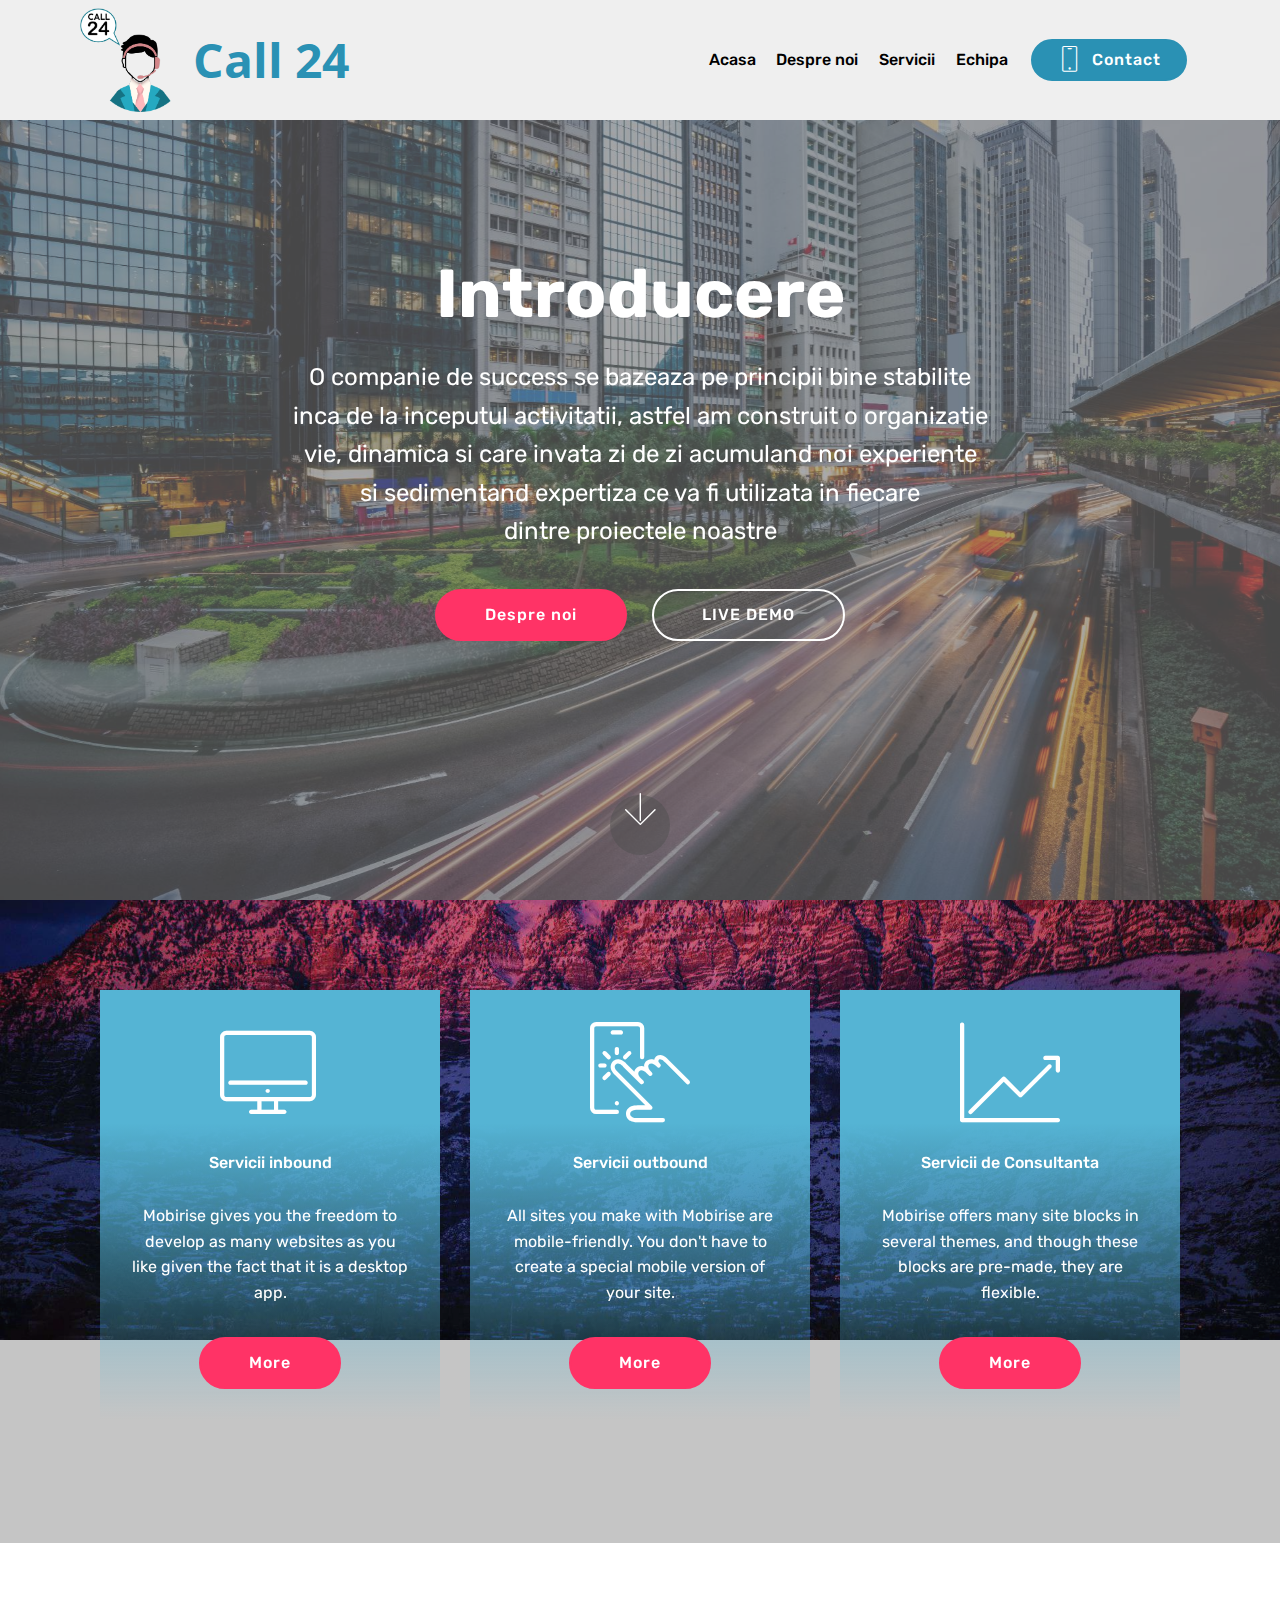
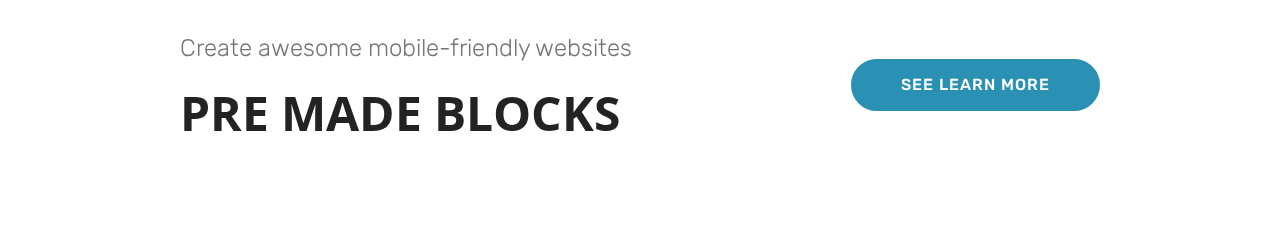
==== index.html @ bb1910de "create github pages" ====
<!DOCTYPE html>
<html>
<head>
  <!-- Site made with Mobirise Website Builder v4.4.1, https://mobirise.com -->
  <meta charset="UTF-8">
  <meta http-equiv="X-UA-Compatible" content="IE=edge">
  <meta name="generator" content="Mobirise v4.4.1, mobirise.com">
  <meta name="viewport" content="width=device-width, initial-scale=1">
  <link rel="shortcut icon" href="assets/images/logo-2-1500x1500.png" type="image/x-icon">
  <meta name="description" content="">
  <title>Home</title>
  <link rel="stylesheet" href="assets/web/assets/mobirise-icons/mobirise-icons.css">
  <link rel="stylesheet" href="assets/tether/tether.min.css">
  <link rel="stylesheet" href="assets/bootstrap/css/bootstrap.min.css">
  <link rel="stylesheet" href="assets/bootstrap/css/bootstrap-grid.min.css">
  <link rel="stylesheet" href="assets/bootstrap/css/bootstrap-reboot.min.css">
  <link rel="stylesheet" href="assets/dropdown/css/style.css">
  <link rel="stylesheet" href="assets/theme/css/style.css">
  <link rel="stylesheet" href="assets/mobirise/css/mbr-additional.css" type="text/css">
  
  
  
</head>
<body>
<section class="menu cid-qBas9Ush9Q" once="menu" id="menu2-4" data-rv-view="145">

    

    <nav class="navbar navbar-expand beta-menu navbar-dropdown align-items-center navbar-fixed-top navbar-toggleable-sm">
        <button class="navbar-toggler navbar-toggler-right" type="button" data-toggle="collapse" data-target="#navbarSupportedContent" aria-controls="navbarSupportedContent" aria-expanded="false" aria-label="Toggle navigation">
            <div class="hamburger">
                <span></span>
                <span></span>
                <span></span>
                <span></span>
            </div>
        </button>
        <div class="menu-logo">
            <div class="navbar-brand">
                <span class="navbar-logo">
                    <a href="https://mobirise.com">
                        <img src="assets/images/logo-2-1500x1500.png" alt="Mobirise" title="" media-simple="true" style="height: 6.5rem;">
                    </a>
                </span>
                <span class="navbar-caption-wrap"><a class="navbar-caption text-primary display-2" href="https://mobirise.com">Call 24</a></span>
            </div>
        </div>
        <div class="collapse navbar-collapse" id="navbarSupportedContent">
            <ul class="navbar-nav nav-dropdown" data-app-modern-menu="true"><li class="nav-item">
                    <a class="nav-link link text-black display-4" href="index.html">Acasa</a>
                </li>
                <li class="nav-item">
                    <a class="nav-link link text-black display-4" href="page1.html">Despre noi</a>
                </li><li class="nav-item"><a class="nav-link link text-black display-4" href="page3.html">Servicii</a></li><li class="nav-item"><a class="nav-link link text-black display-4" href="page2.html">Echipa</a></li></ul>
            <div class="navbar-buttons mbr-section-btn"><a class="btn btn-sm btn-primary display-4" href="page4.html">
                    <span class="btn-icon mbri-mobile mbr-iconfont mbr-iconfont-btn">
                    </span>Contact</a></div>
        </div>
    </nav>
</section>

<section class="engine"><a href="https://mobirise.co/a">free web page builder</a></section><section class="cid-qBateHZd2d mbr-fullscreen mbr-parallax-background" id="header2-6" data-rv-view="147">

    

    <div class="mbr-overlay" style="opacity: 0.6; background-color: rgb(118, 118, 118);"></div>

    <div class="container align-center">
        <div class="row justify-content-md-center">
            <div class="mbr-white col-md-10">
                <h1 class="mbr-section-title mbr-bold pb-3 mbr-fonts-style display-1">
                    Introducere</h1>
                
                <p class="mbr-text pb-3 mbr-fonts-style display-5">O companie de success se bazeaza pe principii bine stabilite
<br>inca de la inceputul activitatii, astfel am construit o organizatie
<br>vie, dinamica si care invata zi de zi acumuland noi experiente
<br>si sedimentand expertiza ce va fi utilizata in fiecare
<br>dintre proiectele noastre</p>
                <div class="mbr-section-btn"><a class="btn btn-md btn-secondary display-4" href="page1.html#features11-b">Despre noi</a>
                    <a class="btn btn-md btn-white-outline display-4" href="https://mobirise.com">LIVE DEMO</a></div>
            </div>
        </div>
    </div>
    <div class="mbr-arrow hidden-sm-down" aria-hidden="true">
        <a href="#next">
            <i class="mbri-down mbr-iconfont"></i>
        </a>
    </div>
</section>

<section class="features8 cid-qBavAEVb17 mbr-parallax-background" id="features8-c" data-rv-view="150">

    

    <div class="mbr-overlay" style="opacity: 0.2; background-color: rgb(35, 35, 35);">
    </div>

    <div class="container">
        <div class="media-container-row">

            <div class="card  col-12 col-md-6 col-lg-4">
                <div class="card-img">
                    <span class="mbri-desktop mbr-iconfont" media-simple="true"></span>
                </div>
                <div class="card-box align-center">
                    <h4 class="card-title mbr-fonts-style display-7">Servicii inbound</h4>
                    <p class="mbr-text mbr-fonts-style display-7">
                       Mobirise gives you the freedom to develop as many websites as you like given the fact that it is a desktop app.
                    </p>
                    <div class="mbr-section-btn text-center">
                        <a href="https://mobirise.com" class="btn btn-secondary display-4">
                            More
                        </a>
                    </div>
                </div>
            </div>

            <div class="card  col-12 col-md-6 col-lg-4">
                <div class="card-img">
                    <span class="mbri-touch mbr-iconfont" media-simple="true"></span>
                </div>
                <div class="card-box align-center">
                    <h4 class="card-title mbr-fonts-style display-7">Servicii outbound</h4>
                    <p class="mbr-text mbr-fonts-style display-7">
                       All sites you make with Mobirise are mobile-friendly. You don't have to create a special mobile version of your site.
                    </p>
                    <div class="mbr-section-btn text-center">
                        <a href="https://mobirise.com" class="btn btn-secondary display-4">
                            More
                        </a>
                    </div>
                </div>
            </div>

            <div class="card  col-12 col-md-6 col-lg-4">
                <div class="card-img">
                    <span class="mbr-iconfont mbri-growing-chart" media-simple="true"></span>
                </div>
                <div class="card-box align-center">
                    <h4 class="card-title mbr-fonts-style display-7">Servicii de Consultanta</h4>
                    <p class="mbr-text mbr-fonts-style display-7">
                       Mobirise offers many site blocks in several themes, and though these blocks are pre-made, they are flexible.
                    </p>
                    <div class="mbr-section-btn text-center">
                        <a href="https://mobirise.com" class="btn btn-secondary display-4">
                            More
                        </a>
                    </div>
                </div>
            </div>

            
        </div>
    </div>
</section>

<section class="mbr-section info1 cid-qBavGnkipW" id="info1-d" data-rv-view="153">

    

    
    <div class="container">
        <div class="row justify-content-center content-row">
            <div class="media-container-column title col-12 col-lg-7 col-md-6">
                <h3 class="mbr-section-subtitle align-left mbr-light pb-3 mbr-fonts-style display-5">
                    Create awesome mobile-friendly websites
                </h3>
                <h2 class="align-left mbr-bold mbr-fonts-style display-2">
                    PRE MADE BLOCKS
                </h2>
            </div>
            <div class="media-container-column col-12 col-lg-3 col-md-4">
                <div class="mbr-section-btn align-right py-4">
                    <a class="btn btn-primary display-4" href="https://mobirise.com">SEE LEARN MORE</a>
                </div>
            </div>
        </div>
    </div>
</section>


  <script src="assets/web/assets/jquery/jquery.min.js"></script>
  <script src="assets/popper/popper.min.js"></script>
  <script src="assets/tether/tether.min.js"></script>
  <script src="assets/bootstrap/js/bootstrap.min.js"></script>
  <script src="assets/smooth-scroll/smooth-scroll.js"></script>
  <script src="assets/dropdown/js/script.min.js"></script>
  <script src="assets/touch-swipe/jquery.touch-swipe.min.js"></script>
  <script src="assets/jarallax/jarallax.min.js"></script>
  <script src="assets/theme/js/script.js"></script>
  
  
</body>
</html>
---- assets/web/assets/mobirise-icons/mobirise-icons.css ----
@font-face {
  font-family: 'MobiriseIcons';
  src:  url('mobirise-icons.eot?spat4u');
  src:  url('mobirise-icons.eot?spat4u#iefix') format('embedded-opentype'),
    url('mobirise-icons.ttf?spat4u') format('truetype'),
    url('mobirise-icons.woff?spat4u') format('woff'),
    url('mobirise-icons.svg?spat4u#MobiriseIcons') format('svg');
  font-weight: normal;
  font-style: normal;
}

[class^="mbri-"], [class*=" mbri-"] {
  /* use !important to prevent issues with browser extensions that change fonts */
  font-family: MobiriseIcons !important;
  speak: none;
  font-style: normal;
  font-weight: normal;
  font-variant: normal;
  text-transform: none;
  line-height: 1;

  /* Better Font Rendering =========== */
  -webkit-font-smoothing: antialiased;
  -moz-osx-font-smoothing: grayscale;
}

.mbri-add-submenu:before {
  content: "\e900";
}
.mbri-alert:before {
  content: "\e901";
}
.mbri-align-center:before {
  content: "\e902";
}
.mbri-align-justify:before {
  content: "\e903";
}
.mbri-align-left:before {
  content: "\e904";
}
.mbri-align-right:before {
  content: "\e905";
}
.mbri-android:before {
  content: "\e906";
}
.mbri-apple:before {
  content: "\e907";
}
.mbri-arrow-down:before {
  content: "\e908";
}
.mbri-arrow-next:before {
  content: "\e909";
}
.mbri-arrow-prev:before {
  content: "\e90a";
}
.mbri-arrow-up:before {
  content: "\e90b";
}
.mbri-bold:before {
  content: "\e90c";
}
.mbri-bookmark:before {
  content: "\e90d";
}
.mbri-bootstrap:before {
  content: "\e90e";
}
.mbri-briefcase:before {
  content: "\e90f";
}
.mbri-browse:before {
  content: "\e910";
}
.mbri-bulleted-list:before {
  content: "\e911";
}
.mbri-calendar:before {
  content: "\e912";
}
.mbri-camera:before {
  content: "\e913";
}
.mbri-cart-add:before {
  content: "\e914";
}
.mbri-cart-full:before {
  content: "\e915";
}
.mbri-cash:before {
  content: "\e916";
}
.mbri-change-style:before {
  content: "\e917";
}
.mbri-chat:before {
  content: "\e918";
}
.mbri-clock:before {
  content: "\e919";
}
.mbri-close:before {
  content: "\e91a";
}
.mbri-cloud:before {
  content: "\e91b";
}
.mbri-code:before {
  content: "\e91c";
}
.mbri-contact-form:before {
  content: "\e91d";
}
.mbri-credit-card:before {
  content: "\e91e";
}
.mbri-cursor-click:before {
  content: "\e91f";
}
.mbri-cust-feedback:before {
  content: "\e920";
}
.mbri-database:before {
  content: "\e921";
}
.mbri-delivery:before {
  content: "\e922";
}
.mbri-desktop:before {
  content: "\e923";
}
.mbri-devices:before {
  content: "\e924";
}
.mbri-down:before {
  content: "\e925";
}
.mbri-download:before {
  content: "\e989";
}
.mbri-drag-n-drop:before {
  content: "\e927";
}
.mbri-drag-n-drop2:before {
  content: "\e928";
}
.mbri-edit:before {
  content: "\e929";
}
.mbri-edit2:before {
  content: "\e92a";
}
.mbri-error:before {
  content: "\e92b";
}
.mbri-extension:before {
  content: "\e92c";
}
.mbri-features:before {
  content: "\e92d";
}
.mbri-file:before {
  content: "\e92e";
}
.mbri-flag:before {
  content: "\e92f";
}
.mbri-folder:before {
  content: "\e930";
}
.mbri-gift:before {
  content: "\e931";
}
.mbri-github:before {
  content: "\e932";
}
.mbri-globe:before {
  content: "\e933";
}
.mbri-globe-2:before {
  content: "\e934";
}
.mbri-growing-chart:before {
  content: "\e935";
}
.mbri-hearth:before {
  content: "\e936";
}
.mbri-help:before {
  content: "\e937";
}
.mbri-home:before {
  content: "\e938";
}
.mbri-hot-cup:before {
  content: "\e939";
}
.mbri-idea:before {
  content: "\e93a";
}
.mbri-image-gallery:before {
  content: "\e93b";
}
.mbri-image-slider:before {
  content: "\e93c";
}
.mbri-info:before {
  content: "\e93d";
}
.mbri-italic:before {
  content: "\e93e";
}
.mbri-key:before {
  content: "\e93f";
}
.mbri-laptop:before {
  content: "\e940";
}
.mbri-layers:before {
  content: "\e941";
}
.mbri-left-right:before {
  content: "\e942";
}
.mbri-left:before {
  content: "\e943";
}
.mbri-letter:before {
  content: "\e944";
}
.mbri-like:before {
  content: "\e945";
}
.mbri-link:before {
  content: "\e946";
}
.mbri-lock:before {
  content: "\e947";
}
.mbri-login:before {
  content: "\e948";
}
.mbri-logout:before {
  content: "\e949";
}
.mbri-magic-stick:before {
  content: "\e94a";
}
.mbri-map-pin:before {
  content: "\e94b";
}
.mbri-menu:before {
  content: "\e94c";
}
.mbri-mobile:before {
  content: "\e94d";
}
.mbri-mobile2:before {
  content: "\e94e";
}
.mbri-mobirise:before {
  content: "\e94f";
}
.mbri-more-horizontal:before {
  content: "\e950";
}
.mbri-more-vertical:before {
  content: "\e951";
}
.mbri-music:before {
  content: "\e952";
}
.mbri-new-file:before {
  content: "\e953";
}
.mbri-numbered-list:before {
  content: "\e954";
}
.mbri-opened-folder:before {
  content: "\e955";
}
.mbri-pages:before {
  content: "\e956";
}
.mbri-paper-plane:before {
  content: "\e957";
}
.mbri-paperclip:before {
  content: "\e958";
}
.mbri-photo:before {
  content: "\e959";
}
.mbri-photos:before {
  content: "\e95a";
}
.mbri-pin:before {
  content: "\e95b";
}
.mbri-play:before {
  content: "\e95c";
}
.mbri-plus:before {
  content: "\e95d";
}
.mbri-preview:before {
  content: "\e95e";
}
.mbri-print:before {
  content: "\e95f";
}
.mbri-protect:before {
  content: "\e960";
}
.mbri-question:before {
  content: "\e961";
}
.mbri-quote-left:before {
  content: "\e962";
}
.mbri-quote-right:before {
  content: "\e963";
}
.mbri-refresh:before {
  content: "\e964";
}
.mbri-responsive:before {
  content: "\e965";
}
.mbri-right:before {
  content: "\e966";
}
.mbri-rocket:before {
  content: "\e967";
}
.mbri-sad-face:before {
  content: "\e968";
}
.mbri-sale:before {
  content: "\e969";
}
.mbri-save:before {
  content: "\e96a";
}
.mbri-search:before {
  content: "\e96b";
}
.mbri-setting:before {
  content: "\e96c";
}
.mbri-setting2:before {
  content: "\e96d";
}
.mbri-setting3:before {
  content: "\e96e";
}
.mbri-share:before {
  content: "\e96f";
}
.mbri-shopping-bag:before {
  content: "\e970";
}
.mbri-shopping-basket:before {
  content: "\e971";
}
.mbri-shopping-cart:before {
  content: "\e972";
}
.mbri-sites:before {
  content: "\e973";
}
.mbri-smile-face:before {
  content: "\e974";
}
.mbri-speed:before {
  content: "\e975";
}
.mbri-star:before {
  content: "\e976";
}
.mbri-success:before {
  content: "\e977";
}
.mbri-sun:before {
  content: "\e978";
}
.mbri-sun2:before {
  content: "\e979";
}
.mbri-tablet:before {
  content: "\e97a";
}
.mbri-tablet-vertical:before {
  content: "\e97b";
}
.mbri-target:before {
  content: "\e97c";
}
.mbri-timer:before {
  content: "\e97d";
}
.mbri-to-ftp:before {
  content: "\e97e";
}
.mbri-to-local-drive:before {
  content: "\e97f";
}
.mbri-touch-swipe:before {
  content: "\e980";
}
.mbri-touch:before {
  content: "\e981";
}
.mbri-trash:before {
  content: "\e982";
}
.mbri-underline:before {
  content: "\e983";
}
.mbri-unlink:before {
  content: "\e984";
}
.mbri-unlock:before {
  content: "\e985";
}
.mbri-up-down:before {
  content: "\e986";
}
.mbri-up:before {
  content: "\e987";
}
.mbri-update:before {
  content: "\e988";
}
.mbri-upload:before {
 content: "\e926"; 
}
.mbri-user:before {
  content: "\e98a";
}
.mbri-user2:before {
  content: "\e98b";
}
.mbri-users:before {
  content: "\e98c";
}
.mbri-video:before {
  content: "\e98d";
}
.mbri-video-play:before {
  content: "\e98e";
}
.mbri-watch:before {
  content: "\e98f";
}
.mbri-website-theme:before {
  content: "\e990";
}
.mbri-wifi:before {
  content: "\e991";
}
.mbri-windows:before {
  content: "\e992";
}
.mbri-zoom-out:before {
  content: "\e993";
}
.mbri-redo:before {
  content: "\e994";
}
.mbri-undo:before {
  content: "\e995";
}
---- assets/dropdown/css/style.css ----
.navbar-dropdown {
  left: 0;
  padding: 0;
  position: absolute;
  right: 0;
  top: 0;
  transition: all 0.45s ease;
  z-index: 1030;
  background: #282828; }
  .navbar-dropdown .navbar-logo {
    margin-right: 0.8rem;
    transition: margin 0.3s ease-in-out;
    vertical-align: middle; }
    .navbar-dropdown .navbar-logo img {
      height: 3.125rem;
      transition: all 0.3s ease-in-out; }
    .navbar-dropdown .navbar-logo.mbr-iconfont {
      font-size: 3.125rem;
      line-height: 3.125rem; }
  .navbar-dropdown .navbar-caption {
    font-weight: 700;
    white-space: normal;
    vertical-align: -4px;
    line-height: 3.125rem !important; }
    .navbar-dropdown .navbar-caption, .navbar-dropdown .navbar-caption:hover {
      color: inherit;
      text-decoration: none; }
  .navbar-dropdown .mbr-iconfont + .navbar-caption {
    vertical-align: -1px; }
  .navbar-dropdown.navbar-fixed-top {
    position: fixed; }
  .navbar-dropdown .navbar-brand span {
    vertical-align: -4px; }
  .navbar-dropdown.bg-color.transparent {
    background: none; }
  .navbar-dropdown.navbar-short .navbar-brand {
    padding: 0.625rem 0; }
    .navbar-dropdown.navbar-short .navbar-brand span {
      vertical-align: -1px; }
  .navbar-dropdown.navbar-short .navbar-caption {
    line-height: 2.375rem !important;
    vertical-align: -2px; }
  .navbar-dropdown.navbar-short .navbar-logo {
    margin-right: 0.5rem; }
    .navbar-dropdown.navbar-short .navbar-logo img {
      height: 2.375rem; }
    .navbar-dropdown.navbar-short .navbar-logo.mbr-iconfont {
      font-size: 2.375rem;
      line-height: 2.375rem; }
  .navbar-dropdown.navbar-short .mbr-table-cell {
    height: 3.625rem; }
  .navbar-dropdown .navbar-close {
    left: 0.6875rem;
    position: fixed;
    top: 0.75rem;
    z-index: 1000; }
  .navbar-dropdown .hamburger-icon {
    content: "";
    display: inline-block;
    vertical-align: middle;
    width: 16px;
    -webkit-box-shadow: 0 -6px 0 1px #282828,0 0 0 1px #282828,0 6px 0 1px #282828;
    -moz-box-shadow: 0 -6px 0 1px #282828,0 0 0 1px #282828,0 6px 0 1px #282828;
    box-shadow: 0 -6px 0 1px #282828,0 0 0 1px #282828,0 6px 0 1px #282828; }

.dropdown-menu .dropdown-toggle[data-toggle="dropdown-submenu"]::after {
  border-bottom: 0.35em solid transparent;
  border-left: 0.35em solid;
  border-right: 0;
  border-top: 0.35em solid transparent;
  margin-left: 0.3rem; }

.dropdown-menu .dropdown-item:focus {
  outline: 0; }

.nav-dropdown {
  font-size: 0.75rem;
  font-weight: 500;
  height: auto !important; }
  .nav-dropdown .nav-btn {
    padding-left: 1rem; }
  .nav-dropdown .link {
    margin: .667em 1.667em;
    font-weight: 500;
    padding: 0;
    transition: color .2s ease-in-out; }
    .nav-dropdown .link.dropdown-toggle {
      margin-right: 2.583em; }
      .nav-dropdown .link.dropdown-toggle::after {
        margin-left: .25rem;
        border-top: 0.35em solid;
        border-right: 0.35em solid transparent;
        border-left: 0.35em solid transparent;
        border-bottom: 0; }
      .nav-dropdown .link.dropdown-toggle[aria-expanded="true"] {
        margin: 0;
        padding: 0.667em 3.263em  0.667em 1.667em; }
  .nav-dropdown .link::after,
  .nav-dropdown .dropdown-item::after {
    color: inherit; }
  .nav-dropdown .btn {
    font-size: 0.75rem;
    font-weight: 700;
    letter-spacing: 0;
    margin-bottom: 0;
    padding-left: 1.25rem;
    padding-right: 1.25rem; }
  .nav-dropdown .dropdown-menu {
    border-radius: 0;
    border: 0;
    left: 0;
    margin: 0;
    padding-bottom: 1.25rem;
    padding-top: 1.25rem;
    position: relative; }
  .nav-dropdown .dropdown-submenu {
    margin-left: 0.125rem;
    top: 0; }
  .nav-dropdown .dropdown-item {
    font-weight: 500;
    line-height: 2;
    padding: 0.3846em 4.615em 0.3846em 1.5385em;
    position: relative;
    transition: color .2s ease-in-out, background-color .2s ease-in-out; }
    .nav-dropdown .dropdown-item::after {
      margin-top: -0.3077em;
      position: absolute;
      right: 1.1538em;
      top: 50%; }
    .nav-dropdown .dropdown-item:focus, .nav-dropdown .dropdown-item:hover {
      background: none; }

@media (max-width: 767px) {
  .nav-dropdown.navbar-toggleable-sm {
    bottom: 0;
    display: none;
    left: 0;
    overflow-x: hidden;
    position: fixed;
    top: 0;
    transform: translateX(-100%);
    -ms-transform: translateX(-100%);
    -webkit-transform: translateX(-100%);
    width: 18.75rem;
    z-index: 999; } }
.nav-dropdown.navbar-toggleable-xl {
  bottom: 0;
  display: none;
  left: 0;
  overflow-x: hidden;
  position: fixed;
  top: 0;
  transform: translateX(-100%);
  -ms-transform: translateX(-100%);
  -webkit-transform: translateX(-100%);
  width: 18.75rem;
  z-index: 999; }

.nav-dropdown-sm {
  display: block !important;
  overflow-x: hidden;
  overflow: auto;
  padding-top: 3.875rem; }
  .nav-dropdown-sm::after {
    content: "";
    display: block;
    height: 3rem;
    width: 100%; }
  .nav-dropdown-sm.collapse.in ~ .navbar-close {
    display: block !important; }
  .nav-dropdown-sm.collapsing, .nav-dropdown-sm.collapse.in {
    transform: translateX(0);
    -ms-transform: translateX(0);
    -webkit-transform: translateX(0);
    transition: all 0.25s ease-out;
    -webkit-transition: all 0.25s ease-out;
    background: #282828; }
  .nav-dropdown-sm.collapsing[aria-expanded="false"] {
    transform: translateX(-100%);
    -ms-transform: translateX(-100%);
    -webkit-transform: translateX(-100%); }
  .nav-dropdown-sm .nav-item {
    display: block;
    margin-left: 0 !important;
    padding-left: 0; }
  .nav-dropdown-sm .link,
  .nav-dropdown-sm .dropdown-item {
    border-top: 1px dotted rgba(255, 255, 255, 0.1);
    font-size: 0.8125rem;
    line-height: 1.6;
    margin: 0 !important;
    padding: 0.875rem 2.4rem 0.875rem 1.5625rem !important;
    position: relative;
    white-space: normal; }
    .nav-dropdown-sm .link:focus, .nav-dropdown-sm .link:hover,
    .nav-dropdown-sm .dropdown-item:focus,
    .nav-dropdown-sm .dropdown-item:hover {
      background: rgba(0, 0, 0, 0.2) !important;
      color: #c0a375; }
  .nav-dropdown-sm .nav-btn {
    position: relative;
    padding: 1.5625rem 1.5625rem 0 1.5625rem; }
    .nav-dropdown-sm .nav-btn::before {
      border-top: 1px dotted rgba(255, 255, 255, 0.1);
      content: "";
      left: 0;
      position: absolute;
      top: 0;
      width: 100%; }
    .nav-dropdown-sm .nav-btn + .nav-btn {
      padding-top: 0.625rem; }
      .nav-dropdown-sm .nav-btn + .nav-btn::before {
        display: none; }
  .nav-dropdown-sm .btn {
    padding: 0.625rem 0; }
  .nav-dropdown-sm .dropdown-toggle[data-toggle="dropdown-submenu"]::after {
    margin-left: .25rem;
    border-top: 0.35em solid;
    border-right: 0.35em solid transparent;
    border-left: 0.35em solid transparent;
    border-bottom: 0; }
  .nav-dropdown-sm .dropdown-toggle[data-toggle="dropdown-submenu"][aria-expanded="true"]::after {
    border-top: 0;
    border-right: 0.35em solid transparent;
    border-left: 0.35em solid transparent;
    border-bottom: 0.35em solid; }
  .nav-dropdown-sm .dropdown-menu {
    margin: 0;
    padding: 0;
    position: relative;
    top: 0;
    left: 0;
    width: 100%;
    border: 0;
    float: none;
    border-radius: 0;
    background: none; }
  .nav-dropdown-sm .dropdown-submenu {
    left: 100%;
    margin-left: 0.125rem;
    margin-top: -1.25rem;
    top: 0; }

.navbar-toggleable-sm .nav-dropdown .dropdown-menu {
  position: absolute; }

.navbar-toggleable-sm .nav-dropdown .dropdown-submenu {
  left: 100%;
  margin-left: 0.125rem;
  margin-top: -1.25rem;
  top: 0; }

.navbar-toggleable-sm.opened .nav-dropdown .dropdown-menu {
  position: relative; }

.navbar-toggleable-sm.opened .nav-dropdown .dropdown-submenu {
  left: 0;
  margin-left: 00rem;
  margin-top: 0rem;
  top: 0; }

.is-builder .nav-dropdown.collapsing {
  transition: none !important; }

/*# sourceMappingURL=style.css.map */
---- assets/theme/css/style.css ----
/*!
 * Mobirise v4 theme (https://mobirise.com/)
 * Copyright 2017 Mobirise
 */
section {
  background-color: #eeeeee; }

section,
.container,
.container-fluid {
  position: relative;
  word-wrap: break-word; }

a.mbr-iconfont:hover {
  text-decoration: none; }

.article .lead p, .article .lead ul, .article .lead ol, .article .lead pre, .article .lead blockquote {
  margin-bottom: 0; }

a {
  font-style: normal;
  font-weight: 400;
  cursor: pointer; }
  a, a:hover {
    text-decoration: none; }

figure {
  margin-bottom: 0; }

body {
  color: #232323; }

h1, h2, h3, h4, h5, h6,
.h1, .h2, .h3, .h4, .h5, .h6,
.display-1, .display-2, .display-3, .display-4 {
  line-height: 1;
  word-break: break-word;
  word-wrap: break-word; }

b, strong {
  font-weight: bold; }

blockquote {
  padding: 10px 0 10px 20px;
  position: relative;
  border-left: 2px solid;
  border-color: #ff3366; }

input:-webkit-autofill, input:-webkit-autofill:hover, input:-webkit-autofill:focus, input:-webkit-autofill:active {
  transition-delay: 9999s;
  transition-property: background-color, color; }

textarea[type="hidden"] {
  display: none; }

body {
  position: relative; }

section {
  background-position: 50% 50%;
  background-repeat: no-repeat;
  background-size: cover; }
  section .mbr-background-video,
  section .mbr-background-video-preview {
    position: absolute;
    bottom: 0;
    left: 0;
    right: 0;
    top: 0; }

.hidden {
  visibility: hidden; }

.mbr-z-index20 {
  z-index: 20; }

/*! Base colors */
.mbr-white {
  color: #ffffff; }

.mbr-black {
  color: #000000; }

.mbr-bg-white {
  background-color: #ffffff; }

.mbr-bg-black {
  background-color: #000000; }

/*! Text-aligns */
.align-left {
  text-align: left; }

.align-center {
  text-align: center; }

.align-right {
  text-align: right; }

@media (max-width: 767px) {
  .align-left, .align-center, .align-right, .mbr-section-btn, .mbr-section-title {
    text-align: center; } }
/*! Font-weight  */
.mbr-light {
  font-weight: 300; }

.mbr-regular {
  font-weight: 400; }

.mbr-semibold {
  font-weight: 500; }

.mbr-bold {
  font-weight: 700; }

/*! Media  */
.media-size-item {
  -webkit-flex: 1 1 auto;
  -moz-flex: 1 1 auto;
  -ms-flex: 1 1 auto;
  -o-flex: 1 1 auto;
  flex: 1 1 auto; }

.media-content {
  -webkit-flex-basis: 100%;
  flex-basis: 100%; }

.media-container-row {
  display: -ms-flexbox;
  display: -webkit-flex;
  display: flex;
  -webkit-flex-direction: row;
  -ms-flex-direction: row;
  flex-direction: row;
  -webkit-flex-wrap: wrap;
  -ms-flex-wrap: wrap;
  flex-wrap: wrap;
  -webkit-justify-content: center;
  -ms-flex-pack: center;
  justify-content: center;
  -webkit-align-content: center;
  -ms-flex-line-pack: center;
  align-content: center;
  -webkit-align-items: start;
  -ms-flex-align: start;
  align-items: start; }
  .media-container-row .media-size-item {
    width: 400px; }

.media-container-column {
  display: -ms-flexbox;
  display: -webkit-flex;
  display: flex;
  -webkit-flex-direction: column;
  -ms-flex-direction: column;
  flex-direction: column;
  -webkit-flex-wrap: wrap;
  -ms-flex-wrap: wrap;
  flex-wrap: wrap;
  -webkit-justify-content: center;
  -ms-flex-pack: center;
  justify-content: center;
  -webkit-align-content: center;
  -ms-flex-line-pack: center;
  align-content: center;
  -webkit-align-items: stretch;
  -ms-flex-align: stretch;
  align-items: stretch; }
  .media-container-column > * {
    width: 100%; }

@media (min-width: 992px) {
  .media-container-row {
    -webkit-flex-wrap: nowrap;
    -ms-flex-wrap: nowrap;
    flex-wrap: nowrap; } }
figure {
  overflow: hidden; }

figure[mbr-media-size] {
  transition: width 0.1s; }

.mbr-figure img, .mbr-figure iframe {
  display: block;
  width: 100%; }

.card {
  background-color: transparent;
  border: none; }

.card-img {
  text-align: center;
  flex-shrink: 0; }

.media {
  max-width: 100%;
  margin: 0 auto; }

.mbr-figure {
  -ms-flex-item-align: center;
  -ms-grid-row-align: center;
  -webkit-align-self: center;
  align-self: center; }

.media-container > div {
  max-width: 100%; }

.mbr-figure img, .card-img img {
  width: 100%; }

@media (max-width: 991px) {
  .media-size-item {
    width: auto !important; }

  .media {
    width: auto; }

  .mbr-figure {
    width: 100% !important; } }
/*! Buttons */
.mbr-section-btn {
  margin-left: -.25rem;
  margin-right: -.25rem;
  font-size: 0; }

nav .mbr-section-btn {
  margin-left: 0rem;
  margin-right: 0rem; }

/*! Btn icon margin */
.btn .mbr-iconfont, .btn.btn-sm .mbr-iconfont {
  cursor: pointer;
  margin-right: 0.5rem; }

.btn.btn-md .mbr-iconfont, .btn.btn-md .mbr-iconfont {
  margin-right: 0.8rem; }

.mbr-regular {
  font-weight: 400; }

.mbr-semibold {
  font-weight: 500; }

.mbr-bold {
  font-weight: 700; }

[type="submit"] {
  -webkit-appearance: none; }

/*! Full-screen */
.mbr-fullscreen .mbr-overlay {
  min-height: 100vh; }

.mbr-fullscreen {
  display: flex;
  display: -webkit-flex;
  display: -moz-flex;
  display: -ms-flex;
  display: -o-flex;
  align-items: center;
  -webkit-align-items: center;
  min-height: 100vh;
  padding-top: 3rem;
  padding-bottom: 3rem; }

/*! Map */
.map {
  height: 25rem;
  position: relative; }
  .map iframe {
    width: 100%;
    height: 100%; }

/* Form */
.form-asterisk {
  font-family: initial;
  position: absolute;
  top: -2px;
  font-weight: normal; }

/*! Scroll to top arrow */
.mbr-arrow-up {
  bottom: 25px;
  right: 90px;
  position: fixed;
  text-align: right;
  z-index: 5000;
  color: #ffffff;
  font-size: 32px;
  transform: rotate(180deg);
  -webkit-transform: rotate(180deg); }

.mbr-arrow-up a {
  background: rgba(0, 0, 0, 0.2);
  border-radius: 3px;
  color: #fff;
  display: inline-block;
  height: 60px;
  width: 60px;
  outline-style: none !important;
  position: relative;
  text-decoration: none;
  transition: all .3s ease-in-out;
  cursor: pointer;
  text-align: center; }
  .mbr-arrow-up a:hover {
    background-color: rgba(0, 0, 0, 0.4); }
  .mbr-arrow-up a i {
    line-height: 60px; }

.mbr-arrow-up-icon {
  display: block;
  color: #fff; }

.mbr-arrow-up-icon::before {
  content: "\203a";
  display: inline-block;
  font-family: serif;
  font-size: 32px;
  line-height: 1;
  font-style: normal;
  position: relative;
  top: 6px;
  left: -4px;
  -webkit-transform: rotate(-90deg);
  transform: rotate(-90deg); }

/*! Arrow Down */
.mbr-arrow {
  position: absolute;
  bottom: 45px;
  left: 50%;
  width: 60px;
  height: 60px;
  cursor: pointer;
  background-color: rgba(80, 80, 80, 0.5);
  border-radius: 50%;
  -webkit-transform: translateX(-50%);
  transform: translateX(-50%); }
  .mbr-arrow > a {
    display: inline-block;
    text-decoration: none;
    outline-style: none;
    -webkit-animation: arrowdown 1.7s ease-in-out infinite;
    animation: arrowdown 1.7s ease-in-out infinite; }
    .mbr-arrow > a > i {
      position: absolute;
      top: -2px;
      left: 15px;
      font-size: 2rem; }

@keyframes arrowdown {
  0% {
    transform: translateY(0px);
    -webkit-transform: translateY(0px); }
  50% {
    transform: translateY(-5px);
    -webkit-transform: translateY(-5px); }
  100% {
    transform: translateY(0px);
    -webkit-transform: translateY(0px); } }
@-webkit-keyframes arrowdown {
  0% {
    transform: translateY(0px);
    -webkit-transform: translateY(0px); }
  50% {
    transform: translateY(-5px);
    -webkit-transform: translateY(-5px); }
  100% {
    transform: translateY(0px);
    -webkit-transform: translateY(0px); } }
@media (max-width: 500px) {
  .mbr-arrow-up {
    left: 50%;
    right: auto;
    transform: translateX(-50%) rotate(180deg);
    -webkit-transform: translateX(-50%) rotate(180deg); } }
/*Gradients animation*/
@keyframes gradient-animation {
  from {
    background-position: 0% 100%;
    animation-timing-function: ease-in-out; }
  to {
    background-position: 100% 0%;
    animation-timing-function: ease-in-out; } }
@-webkit-keyframes gradient-animation {
  from {
    background-position: 0% 100%;
    animation-timing-function: ease-in-out; }
  to {
    background-position: 100% 0%;
    animation-timing-function: ease-in-out; } }
.bg-gradient {
  background-size: 200% 200%;
  animation: gradient-animation 5s infinite alternate;
  -webkit-animation: gradient-animation 5s infinite alternate; }

.menu .navbar-brand {
  display: -webkit-flex; }
  .menu .navbar-brand span {
    display: flex;
    display: -webkit-flex; }
  .menu .navbar-brand .navbar-caption-wrap {
    display: -webkit-flex; }
  .menu .navbar-brand .navbar-logo img {
    display: -webkit-flex; }
@media (min-width: 768px) and (max-width: 991px) {
  .menu .navbar-toggleable-sm .navbar-nav {
    display: -webkit-box;
    display: -webkit-flex;
    display: -ms-flexbox; } }
@media (min-width: 992px) {
  .menu .navbar-nav.nav-dropdown {
    display: -webkit-flex; }
  .menu .navbar-toggleable-sm .navbar-collapse {
    display: -webkit-flex !important; } }

/*# sourceMappingURL=style.css.map */
.engine {
	position: absolute;
	text-indent: -2400px;
	text-align: center;
	padding: 0;
	top: 0;
	left: -2400px;
}
---- assets/mobirise/css/mbr-additional.css ----
@import url(https://fonts.googleapis.com/css?family=Rubik:300,300i,400,400i,500,500i,700,700i,900,900i);
@import url(https://fonts.googleapis.com/css?family=Open+Sans:300,300i,400,400i,600,600i,700,700i,800,800i);





body {
  font-style: normal;
  line-height: 1.5;
}
.mbr-section-title {
  font-style: normal;
  line-height: 1.2;
}
.mbr-section-subtitle {
  line-height: 1.3;
}
.mbr-text {
  font-style: normal;
  line-height: 1.6;
}
.display-1 {
  font-family: 'Rubik', sans-serif;
  font-size: 4.25rem;
}
.display-1 > .mbr-iconfont {
  font-size: 6.8rem;
}
.display-2 {
  font-family: 'Open Sans', sans-serif;
  font-size: 3rem;
}
.display-2 > .mbr-iconfont {
  font-size: 4.8rem;
}
.display-4 {
  font-family: 'Rubik', sans-serif;
  font-size: 1rem;
}
.display-4 > .mbr-iconfont {
  font-size: 1.6rem;
}
.display-5 {
  font-family: 'Rubik', sans-serif;
  font-size: 1.5rem;
}
.display-5 > .mbr-iconfont {
  font-size: 2.4rem;
}
.display-7 {
  font-family: 'Rubik', sans-serif;
  font-size: 1rem;
}
.display-7 > .mbr-iconfont {
  font-size: 1.6rem;
}
/* ---- Fluid typography for mobile devices ---- */
/* 1.4 - font scale ratio ( bootstrap == 1.42857 ) */
/* 100vw - current viewport width */
/* (48 - 20)  48 == 48rem == 768px, 20 == 20rem == 320px(minimal supported viewport) */
/* 0.65 - min scale variable, may vary */
@media (max-width: 768px) {
  .display-1 {
    font-size: 3.4rem;
    font-size: calc( 2.1374999999999997rem + (4.25 - 2.1374999999999997) * ((100vw - 20rem) / (48 - 20)));
    line-height: calc( 1.4 * (2.1374999999999997rem + (4.25 - 2.1374999999999997) * ((100vw - 20rem) / (48 - 20))));
  }
  .display-2 {
    font-size: 2.4rem;
    font-size: calc( 1.7rem + (3 - 1.7) * ((100vw - 20rem) / (48 - 20)));
    line-height: calc( 1.4 * (1.7rem + (3 - 1.7) * ((100vw - 20rem) / (48 - 20))));
  }
  .display-4 {
    font-size: 0.8rem;
    font-size: calc( 1rem + (1 - 1) * ((100vw - 20rem) / (48 - 20)));
    line-height: calc( 1.4 * (1rem + (1 - 1) * ((100vw - 20rem) / (48 - 20))));
  }
  .display-5 {
    font-size: 1.2rem;
    font-size: calc( 1.175rem + (1.5 - 1.175) * ((100vw - 20rem) / (48 - 20)));
    line-height: calc( 1.4 * (1.175rem + (1.5 - 1.175) * ((100vw - 20rem) / (48 - 20))));
  }
}
/* Buttons */
.btn {
  font-weight: 500;
  border-width: 2px;
  font-style: normal;
  letter-spacing: 1px;
  margin: .4rem .8rem;
  white-space: normal;
  -webkit-transition: all 0.3s ease-in-out;
  -moz-transition: all 0.3s ease-in-out;
  transition: all 0.3s ease-in-out;
  padding: 1rem 3rem;
  border-radius: 3px;
  display: inline-flex;
  align-items: center;
  justify-content: center;
  word-break: break-word;
}
.btn-sm {
  font-weight: 500;
  letter-spacing: 1px;
  -webkit-transition: all 0.3s ease-in-out;
  -moz-transition: all 0.3s ease-in-out;
  transition: all 0.3s ease-in-out;
  padding: 0.6rem 1.5rem;
  border-radius: 3px;
}
.btn-md {
  font-weight: 500;
  letter-spacing: 1px;
  margin: .4rem .8rem !important;
  -webkit-transition: all 0.3s ease-in-out;
  -moz-transition: all 0.3s ease-in-out;
  transition: all 0.3s ease-in-out;
  padding: 1rem 3rem;
  border-radius: 3px;
}
.btn-lg {
  font-weight: 500;
  letter-spacing: 1px;
  margin: .4rem .8rem !important;
  -webkit-transition: all 0.3s ease-in-out;
  -moz-transition: all 0.3s ease-in-out;
  transition: all 0.3s ease-in-out;
  padding: 1.2rem 3.2rem;
  border-radius: 3px;
}
.bg-primary {
  background-color: #2a91b4 !important;
}
.bg-success {
  background-color: #f7ed4a !important;
}
.bg-info {
  background-color: #82786e !important;
}
.bg-warning {
  background-color: #879a9f !important;
}
.bg-danger {
  background-color: #b1a374 !important;
}
.btn-primary,
.btn-primary:active {
  background-color: #2a91b4;
  border-color: #2a91b4;
  color: #ffffff;
}
.btn-primary:hover,
.btn-primary:focus,
.btn-primary.focus,
.btn-primary.active {
  color: #ffffff;
  background-color: #1c5f76;
  border-color: #1c5f76;
}
.btn-primary.disabled,
.btn-primary:disabled {
  color: #ffffff !important;
  background-color: #1c5f76 !important;
  border-color: #1c5f76 !important;
}
.btn-secondary,
.btn-secondary:active {
  background-color: #ff3366;
  border-color: #ff3366;
  color: #ffffff;
}
.btn-secondary:hover,
.btn-secondary:focus,
.btn-secondary.focus,
.btn-secondary.active {
  color: #ffffff;
  background-color: #e50039;
  border-color: #e50039;
}
.btn-secondary.disabled,
.btn-secondary:disabled {
  color: #ffffff !important;
  background-color: #e50039 !important;
  border-color: #e50039 !important;
}
.btn-info,
.btn-info:active {
  background-color: #82786e;
  border-color: #82786e;
  color: #ffffff;
}
.btn-info:hover,
.btn-info:focus,
.btn-info.focus,
.btn-info.active {
  color: #ffffff;
  background-color: #59524b;
  border-color: #59524b;
}
.btn-info.disabled,
.btn-info:disabled {
  color: #ffffff !important;
  background-color: #59524b !important;
  border-color: #59524b !important;
}
.btn-success,
.btn-success:active {
  background-color: #f7ed4a;
  border-color: #f7ed4a;
  color: #ffffff;
}
.btn-success:hover,
.btn-success:focus,
.btn-success.focus,
.btn-success.active {
  color: #ffffff;
  background-color: #eadd0a;
  border-color: #eadd0a;
}
.btn-success.disabled,
.btn-success:disabled {
  color: #ffffff !important;
  background-color: #eadd0a !important;
  border-color: #eadd0a !important;
}
.btn-warning,
.btn-warning:active {
  background-color: #879a9f;
  border-color: #879a9f;
  color: #ffffff;
}
.btn-warning:hover,
.btn-warning:focus,
.btn-warning.focus,
.btn-warning.active {
  color: #ffffff;
  background-color: #617479;
  border-color: #617479;
}
.btn-warning.disabled,
.btn-warning:disabled {
  color: #ffffff !important;
  background-color: #617479 !important;
  border-color: #617479 !important;
}
.btn-danger,
.btn-danger:active {
  background-color: #b1a374;
  border-color: #b1a374;
  color: #ffffff;
}
.btn-danger:hover,
.btn-danger:focus,
.btn-danger.focus,
.btn-danger.active {
  color: #ffffff;
  background-color: #8b7d4e;
  border-color: #8b7d4e;
}
.btn-danger.disabled,
.btn-danger:disabled {
  color: #ffffff !important;
  background-color: #8b7d4e !important;
  border-color: #8b7d4e !important;
}
.btn-white {
  color: #333333 !important;
}
.btn-white,
.btn-white:active {
  background-color: #ffffff;
  border-color: #ffffff;
  color: #ffffff;
}
.btn-white:hover,
.btn-white:focus,
.btn-white.focus,
.btn-white.active {
  color: #ffffff;
  background-color: #d4d4d4;
  border-color: #d4d4d4;
}
.btn-white.disabled,
.btn-white:disabled {
  color: #ffffff !important;
  background-color: #d4d4d4 !important;
  border-color: #d4d4d4 !important;
}
.btn-black,
.btn-black:active {
  background-color: #333333;
  border-color: #333333;
  color: #ffffff;
}
.btn-black:hover,
.btn-black:focus,
.btn-black.focus,
.btn-black.active {
  color: #ffffff;
  background-color: #0d0d0d;
  border-color: #0d0d0d;
}
.btn-black.disabled,
.btn-black:disabled {
  color: #ffffff !important;
  background-color: #0d0d0d !important;
  border-color: #0d0d0d !important;
}
.btn-primary-outline,
.btn-primary-outline:active {
  background: none;
  border-color: #174e61;
  color: #174e61;
}
.btn-primary-outline:hover,
.btn-primary-outline:focus,
.btn-primary-outline.focus,
.btn-primary-outline.active {
  color: #ffffff;
  background-color: #2a91b4;
  border-color: #2a91b4;
}
.btn-primary-outline.disabled,
.btn-primary-outline:disabled {
  color: #ffffff !important;
  background-color: #2a91b4 !important;
  border-color: #2a91b4 !important;
}
.btn-secondary-outline,
.btn-secondary-outline:active {
  background: none;
  border-color: #cc0033;
  color: #cc0033;
}
.btn-secondary-outline:hover,
.btn-secondary-outline:focus,
.btn-secondary-outline.focus,
.btn-secondary-outline.active {
  color: #ffffff;
  background-color: #ff3366;
  border-color: #ff3366;
}
.btn-secondary-outline.disabled,
.btn-secondary-outline:disabled {
  color: #ffffff !important;
  background-color: #ff3366 !important;
  border-color: #ff3366 !important;
}
.btn-info-outline,
.btn-info-outline:active {
  background: none;
  border-color: #4b453f;
  color: #4b453f;
}
.btn-info-outline:hover,
.btn-info-outline:focus,
.btn-info-outline.focus,
.btn-info-outline.active {
  color: #ffffff;
  background-color: #82786e;
  border-color: #82786e;
}
.btn-info-outline.disabled,
.btn-info-outline:disabled {
  color: #ffffff !important;
  background-color: #82786e !important;
  border-color: #82786e !important;
}
.btn-success-outline,
.btn-success-outline:active {
  background: none;
  border-color: #d2c609;
  color: #d2c609;
}
.btn-success-outline:hover,
.btn-success-outline:focus,
.btn-success-outline.focus,
.btn-success-outline.active {
  color: #ffffff;
  background-color: #f7ed4a;
  border-color: #f7ed4a;
}
.btn-success-outline.disabled,
.btn-success-outline:disabled {
  color: #ffffff !important;
  background-color: #f7ed4a !important;
  border-color: #f7ed4a !important;
}
.btn-warning-outline,
.btn-warning-outline:active {
  background: none;
  border-color: #55666b;
  color: #55666b;
}
.btn-warning-outline:hover,
.btn-warning-outline:focus,
.btn-warning-outline.focus,
.btn-warning-outline.active {
  color: #ffffff;
  background-color: #879a9f;
  border-color: #879a9f;
}
.btn-warning-outline.disabled,
.btn-warning-outline:disabled {
  color: #ffffff !important;
  background-color: #879a9f !important;
  border-color: #879a9f !important;
}
.btn-danger-outline,
.btn-danger-outline:active {
  background: none;
  border-color: #7a6e45;
  color: #7a6e45;
}
.btn-danger-outline:hover,
.btn-danger-outline:focus,
.btn-danger-outline.focus,
.btn-danger-outline.active {
  color: #ffffff;
  background-color: #b1a374;
  border-color: #b1a374;
}
.btn-danger-outline.disabled,
.btn-danger-outline:disabled {
  color: #ffffff !important;
  background-color: #b1a374 !important;
  border-color: #b1a374 !important;
}
.btn-black-outline,
.btn-black-outline:active {
  background: none;
  border-color: #000000;
  color: #000000;
}
.btn-black-outline:hover,
.btn-black-outline:focus,
.btn-black-outline.focus,
.btn-black-outline.active {
  color: #ffffff;
  background-color: #333333;
  border-color: #333333;
}
.btn-black-outline.disabled,
.btn-black-outline:disabled {
  color: #ffffff !important;
  background-color: #333333 !important;
  border-color: #333333 !important;
}
.btn-white-outline,
.btn-white-outline:active,
.btn-white-outline.active {
  background: none;
  border-color: #ffffff;
  color: #ffffff;
}
.btn-white-outline:hover,
.btn-white-outline:focus,
.btn-white-outline.focus {
  color: #333333;
  background-color: #ffffff;
  border-color: #ffffff;
}
.text-primary {
  color: #2a91b4 !important;
}
.text-secondary {
  color: #ff3366 !important;
}
.text-success {
  color: #f7ed4a !important;
}
.text-info {
  color: #82786e !important;
}
.text-warning {
  color: #879a9f !important;
}
.text-danger {
  color: #b1a374 !important;
}
.text-white {
  color: #ffffff !important;
}
.text-black {
  color: #000000 !important;
}
a.text-primary:hover,
a.text-primary:focus {
  color: #174e61 !important;
}
a.text-secondary:hover,
a.text-secondary:focus {
  color: #cc0033 !important;
}
a.text-success:hover,
a.text-success:focus {
  color: #d2c609 !important;
}
a.text-info:hover,
a.text-info:focus {
  color: #4b453f !important;
}
a.text-warning:hover,
a.text-warning:focus {
  color: #55666b !important;
}
a.text-danger:hover,
a.text-danger:focus {
  color: #7a6e45 !important;
}
a.text-white:hover,
a.text-white:focus {
  color: #b3b3b3 !important;
}
a.text-black:hover,
a.text-black:focus {
  color: #4d4d4d !important;
}
.alert-success {
  background-color: #70c770;
}
.alert-info {
  background-color: #82786e;
}
.alert-warning {
  background-color: #879a9f;
}
.alert-danger {
  background-color: #b1a374;
}
.mbr-section-btn a.btn:not(.btn-form) {
  border-radius: 100px;
}
.mbr-section-btn a.btn:not(.btn-form):hover {
  box-shadow: 0 10px 40px 0 rgba(0, 0, 0, 0.2);
}
.mbr-gallery-filter li a {
  border-radius: 100px !important;
}
.mbr-gallery-filter li.active .btn {
  background-color: #2a91b4;
  border-color: #2a91b4;
  color: #ffffff;
}
.mbr-gallery-filter li.active .btn:focus {
  box-shadow: none;
}
.nav-tabs .nav-link {
  border-radius: 100px !important;
}
.btn-form {
  border-radius: 0;
}
.btn-form:hover {
  cursor: pointer;
}
a,
a:hover {
  color: #2a91b4;
}
.mbr-plan-header.bg-primary .mbr-plan-subtitle,
.mbr-plan-header.bg-primary .mbr-plan-price-desc {
  color: #7dc7e1;
}
.mbr-plan-header.bg-success .mbr-plan-subtitle,
.mbr-plan-header.bg-success .mbr-plan-price-desc {
  color: #ffffff;
}
.mbr-plan-header.bg-info .mbr-plan-subtitle,
.mbr-plan-header.bg-info .mbr-plan-price-desc {
  color: #beb8b2;
}
.mbr-plan-header.bg-warning .mbr-plan-subtitle,
.mbr-plan-header.bg-warning .mbr-plan-price-desc {
  color: #ced6d8;
}
.mbr-plan-header.bg-danger .mbr-plan-subtitle,
.mbr-plan-header.bg-danger .mbr-plan-price-desc {
  color: #dfd9c6;
}
/* Scroll to top button*/
.scrollToTop_wraper {
  opacity: 0 !important;
}
/* Others*/
.note-check a[data-value=Rubik] {
  font-style: normal;
}
.mbr-arrow a {
  color: #ffffff;
}
.form-control-label {
  position: relative;
  cursor: pointer;
  margin-bottom: .357em;
  padding: 0;
}
.alert {
  color: #ffffff;
  border-radius: 0;
  border: 0;
  font-size: .875rem;
  line-height: 1.5;
  margin-bottom: 1.875rem;
  padding: 1.25rem;
  position: relative;
}
.alert.alert-form::after {
  background-color: inherit;
  bottom: -7px;
  content: "";
  display: block;
  height: 14px;
  left: 50%;
  margin-left: -7px;
  position: absolute;
  transform: rotate(45deg);
  width: 14px;
}
.form-control {
  background-color: #f5f5f5;
  box-shadow: none;
  color: #565656;
  font-family: 'Rubik', sans-serif;
  font-size: 1rem;
  line-height: 1.43;
  min-height: 3.5em;
  padding: 1.07em .5em;
}
.form-control > .mbr-iconfont {
  font-size: 1.6rem;
}
.form-control,
.form-control:focus {
  border: 1px solid #e8e8e8;
}
.form-active .form-control:invalid {
  border-color: red;
}
.mbr-overlay {
  background-color: #000;
  bottom: 0;
  left: 0;
  opacity: .5;
  position: absolute;
  right: 0;
  top: 0;
  z-index: 0;
}
blockquote {
  font-style: italic;
  padding: 10px 0 10px 20px;
  font-size: 1.09rem;
  position: relative;
  border-color: #2a91b4;
  border-width: 3px;
}
ul,
ol,
pre,
blockquote {
  margin-bottom: 2.3125rem;
}
pre {
  background: #f4f4f4;
  padding: 10px 24px;
  white-space: pre-wrap;
}
.inactive {
  -webkit-user-select: none;
  -moz-user-select: none;
  -ms-user-select: none;
  user-select: none;
  pointer-events: none;
  -webkit-user-drag: none;
  user-drag: none;
}
.mbr-section__comments .row {
  justify-content: center;
}
/* Forms */
.mbr-form .btn {
  margin: .4rem 0;
}
.mbr-form .input-group-btn a.btn {
  border-radius: 100px !important;
}
.mbr-form .input-group-btn a.btn:hover {
  box-shadow: 0 10px 40px 0 rgba(0, 0, 0, 0.2);
}
.mbr-form .input-group-btn button[type="submit"] {
  border-radius: 100px !important;
  padding: 1rem 3rem;
}
.mbr-form .input-group-btn button[type="submit"]:hover {
  box-shadow: 0 10px 40px 0 rgba(0, 0, 0, 0.2);
}
.form2 .form-control {
  border-top-left-radius: 100px;
  border-bottom-left-radius: 100px;
}
.form2 .input-group-btn a.btn {
  border-top-left-radius: 0 !important;
  border-bottom-left-radius: 0 !important;
}
.form2 .input-group-btn button[type="submit"] {
  border-top-left-radius: 0 !important;
  border-bottom-left-radius: 0 !important;
}
.form3 input[type="email"] {
  border-radius: 100px !important;
}
@media (max-width: 349px) {
  .form2 input[type="email"] {
    border-radius: 100px !important;
  }
  .form2 .input-group-btn a.btn {
    border-radius: 100px !important;
  }
  .form2 .input-group-btn button[type="submit"] {
    border-radius: 100px !important;
  }
}
@media (max-width: 767px) {
  .btn {
    font-size: .75rem !important;
  }
  .btn .mbr-iconfont {
    font-size: 1rem !important;
  }
}
/* Social block */
.btn-social {
  font-size: 20px;
  border-radius: 50%;
  padding: 0;
  width: 44px;
  height: 44px;
  line-height: 44px;
  text-align: center;
  position: relative;
  border: 2px solid #c0a375;
  border-color: #2a91b4;
  color: #232323;
  cursor: pointer;
}
.btn-social i {
  top: 0;
  line-height: 44px;
  width: 44px;
}
.btn-social:hover {
  color: #fff;
  background: #2a91b4;
}
.btn-social + .btn {
  margin-left: .1rem;
}
/* Footer */
.mbr-footer-content li::before,
.mbr-footer .mbr-contacts li::before {
  background: #2a91b4;
}
.mbr-footer-content li a:hover,
.mbr-footer .mbr-contacts li a:hover {
  color: #2a91b4;
}
.footer3 input[type="email"],
.footer4 input[type="email"] {
  border-radius: 100px !important;
}
.footer3 .input-group-btn a.btn,
.footer4 .input-group-btn a.btn {
  border-radius: 100px !important;
}
.footer3 .input-group-btn button[type="submit"],
.footer4 .input-group-btn button[type="submit"] {
  border-radius: 100px !important;
}
/* Headers*/
.header13 .form-inline input[type="email"],
.header14 .form-inline input[type="email"] {
  border-radius: 100px;
}
.header13 .form-inline input[type="text"],
.header14 .form-inline input[type="text"] {
  border-radius: 100px;
}
.header13 .form-inline input[type="tel"],
.header14 .form-inline input[type="tel"] {
  border-radius: 100px;
}
.header13 .form-inline a.btn,
.header14 .form-inline a.btn {
  border-radius: 100px;
}
.header13 .form-inline button,
.header14 .form-inline button {
  border-radius: 100px !important;
}
.offset-1 {
  margin-left: 8.33333%;
}
.offset-2 {
  margin-left: 16.66667%;
}
.offset-3 {
  margin-left: 25%;
}
.offset-4 {
  margin-left: 33.33333%;
}
.offset-5 {
  margin-left: 41.66667%;
}
.offset-6 {
  margin-left: 50%;
}
.offset-7 {
  margin-left: 58.33333%;
}
.offset-8 {
  margin-left: 66.66667%;
}
.offset-9 {
  margin-left: 75%;
}
.offset-10 {
  margin-left: 83.33333%;
}
.offset-11 {
  margin-left: 91.66667%;
}
@media (min-width: 576px) {
  .offset-sm-0 {
    margin-left: 0%;
  }
  .offset-sm-1 {
    margin-left: 8.33333%;
  }
  .offset-sm-2 {
    margin-left: 16.66667%;
  }
  .offset-sm-3 {
    margin-left: 25%;
  }
  .offset-sm-4 {
    margin-left: 33.33333%;
  }
  .offset-sm-5 {
    margin-left: 41.66667%;
  }
  .offset-sm-6 {
    margin-left: 50%;
  }
  .offset-sm-7 {
    margin-left: 58.33333%;
  }
  .offset-sm-8 {
    margin-left: 66.66667%;
  }
  .offset-sm-9 {
    margin-left: 75%;
  }
  .offset-sm-10 {
    margin-left: 83.33333%;
  }
  .offset-sm-11 {
    margin-left: 91.66667%;
  }
}
@media (min-width: 768px) {
  .offset-md-0 {
    margin-left: 0%;
  }
  .offset-md-1 {
    margin-left: 8.33333%;
  }
  .offset-md-2 {
    margin-left: 16.66667%;
  }
  .offset-md-3 {
    margin-left: 25%;
  }
  .offset-md-4 {
    margin-left: 33.33333%;
  }
  .offset-md-5 {
    margin-left: 41.66667%;
  }
  .offset-md-6 {
    margin-left: 50%;
  }
  .offset-md-7 {
    margin-left: 58.33333%;
  }
  .offset-md-8 {
    margin-left: 66.66667%;
  }
  .offset-md-9 {
    margin-left: 75%;
  }
  .offset-md-10 {
    margin-left: 83.33333%;
  }
  .offset-md-11 {
    margin-left: 91.66667%;
  }
}
@media (min-width: 992px) {
  .offset-lg-0 {
    margin-left: 0%;
  }
  .offset-lg-1 {
    margin-left: 8.33333%;
  }
  .offset-lg-2 {
    margin-left: 16.66667%;
  }
  .offset-lg-3 {
    margin-left: 25%;
  }
  .offset-lg-4 {
    margin-left: 33.33333%;
  }
  .offset-lg-5 {
    margin-left: 41.66667%;
  }
  .offset-lg-6 {
    margin-left: 50%;
  }
  .offset-lg-7 {
    margin-left: 58.33333%;
  }
  .offset-lg-8 {
    margin-left: 66.66667%;
  }
  .offset-lg-9 {
    margin-left: 75%;
  }
  .offset-lg-10 {
    margin-left: 83.33333%;
  }
  .offset-lg-11 {
    margin-left: 91.66667%;
  }
}
@media (min-width: 1200px) {
  .offset-xl-0 {
    margin-left: 0%;
  }
  .offset-xl-1 {
    margin-left: 8.33333%;
  }
  .offset-xl-2 {
    margin-left: 16.66667%;
  }
  .offset-xl-3 {
    margin-left: 25%;
  }
  .offset-xl-4 {
    margin-left: 33.33333%;
  }
  .offset-xl-5 {
    margin-left: 41.66667%;
  }
  .offset-xl-6 {
    margin-left: 50%;
  }
  .offset-xl-7 {
    margin-left: 58.33333%;
  }
  .offset-xl-8 {
    margin-left: 66.66667%;
  }
  .offset-xl-9 {
    margin-left: 75%;
  }
  .offset-xl-10 {
    margin-left: 83.33333%;
  }
  .offset-xl-11 {
    margin-left: 91.66667%;
  }
}
.navbar-toggler {
  -webkit-align-self: flex-start;
  -ms-flex-item-align: start;
  align-self: flex-start;
  padding: 0.25rem 0.75rem;
  font-size: 1.25rem;
  line-height: 1;
  background: transparent;
  border: 1px solid transparent;
  -webkit-border-radius: 0.25rem;
  border-radius: 0.25rem;
}
.navbar-toggler:focus,
.navbar-toggler:hover {
  text-decoration: none;
}
.navbar-toggler-icon {
  display: inline-block;
  width: 1.5em;
  height: 1.5em;
  vertical-align: middle;
  content: "";
  background: no-repeat center center;
  -webkit-background-size: 100% 100%;
  -o-background-size: 100% 100%;
  background-size: 100% 100%;
}
.navbar-toggler-left {
  position: absolute;
  left: 1rem;
}
.navbar-toggler-right {
  position: absolute;
  right: 1rem;
}
@media (max-width: 575px) {
  .navbar-toggleable .navbar-nav .dropdown-menu {
    position: static;
    float: none;
  }
  .navbar-toggleable > .container {
    padding-right: 0;
    padding-left: 0;
  }
}
@media (min-width: 576px) {
  .navbar-toggleable {
    -webkit-box-orient: horizontal;
    -webkit-box-direction: normal;
    -webkit-flex-direction: row;
    -ms-flex-direction: row;
    flex-direction: row;
    -webkit-flex-wrap: nowrap;
    -ms-flex-wrap: nowrap;
    flex-wrap: nowrap;
    -webkit-box-align: center;
    -webkit-align-items: center;
    -ms-flex-align: center;
    align-items: center;
  }
  .navbar-toggleable .navbar-nav {
    -webkit-box-orient: horizontal;
    -webkit-box-direction: normal;
    -webkit-flex-direction: row;
    -ms-flex-direction: row;
    flex-direction: row;
  }
  .navbar-toggleable .navbar-nav .nav-link {
    padding-right: .5rem;
    padding-left: .5rem;
  }
  .navbar-toggleable > .container {
    display: -webkit-box;
    display: -webkit-flex;
    display: -ms-flexbox;
    display: flex;
    -webkit-flex-wrap: nowrap;
    -ms-flex-wrap: nowrap;
    flex-wrap: nowrap;
    -webkit-box-align: center;
    -webkit-align-items: center;
    -ms-flex-align: center;
    align-items: center;
  }
  .navbar-toggleable .navbar-collapse {
    display: -webkit-box !important;
    display: -webkit-flex !important;
    display: -ms-flexbox !important;
    display: flex !important;
    width: 100%;
  }
  .navbar-toggleable .navbar-toggler {
    display: none;
  }
}
@media (max-width: 767px) {
  .navbar-toggleable-sm .navbar-nav .dropdown-menu {
    position: static;
    float: none;
  }
  .navbar-toggleable-sm > .container {
    padding-right: 0;
    padding-left: 0;
  }
}
@media (min-width: 768px) {
  .navbar-toggleable-sm {
    -webkit-box-orient: horizontal;
    -webkit-box-direction: normal;
    -webkit-flex-direction: row;
    -ms-flex-direction: row;
    flex-direction: row;
    -webkit-flex-wrap: nowrap;
    -ms-flex-wrap: nowrap;
    flex-wrap: nowrap;
    -webkit-box-align: center;
    -webkit-align-items: center;
    -ms-flex-align: center;
    align-items: center;
  }
  .navbar-toggleable-sm .navbar-nav {
    -webkit-box-orient: horizontal;
    -webkit-box-direction: normal;
    -webkit-flex-direction: row;
    -ms-flex-direction: row;
    flex-direction: row;
  }
  .navbar-toggleable-sm .navbar-nav .nav-link {
    padding-right: .5rem;
    padding-left: .5rem;
  }
  .navbar-toggleable-sm > .container {
    display: -webkit-box;
    display: -webkit-flex;
    display: -ms-flexbox;
    display: flex;
    -webkit-flex-wrap: nowrap;
    -ms-flex-wrap: nowrap;
    flex-wrap: nowrap;
    -webkit-box-align: center;
    -webkit-align-items: center;
    -ms-flex-align: center;
    align-items: center;
  }
  .navbar-toggleable-sm .navbar-collapse {
    display: -webkit-box !important;
    display: -webkit-flex !important;
    display: -ms-flexbox !important;
    display: flex !important;
    width: 100%;
  }
  .navbar-toggleable-sm .navbar-toggler {
    display: none;
  }
}
@media (max-width: 991px) {
  .navbar-toggleable-md .navbar-nav .dropdown-menu {
    position: static;
    float: none;
  }
  .navbar-toggleable-md > .container {
    padding-right: 0;
    padding-left: 0;
  }
}
@media (min-width: 992px) {
  .navbar-toggleable-md {
    -webkit-box-orient: horizontal;
    -webkit-box-direction: normal;
    -webkit-flex-direction: row;
    -ms-flex-direction: row;
    flex-direction: row;
    -webkit-flex-wrap: nowrap;
    -ms-flex-wrap: nowrap;
    flex-wrap: nowrap;
    -webkit-box-align: center;
    -webkit-align-items: center;
    -ms-flex-align: center;
    align-items: center;
  }
  .navbar-toggleable-md .navbar-nav {
    -webkit-box-orient: horizontal;
    -webkit-box-direction: normal;
    -webkit-flex-direction: row;
    -ms-flex-direction: row;
    flex-direction: row;
  }
  .navbar-toggleable-md .navbar-nav .nav-link {
    padding-right: .5rem;
    padding-left: .5rem;
  }
  .navbar-toggleable-md > .container {
    display: -webkit-box;
    display: -webkit-flex;
    display: -ms-flexbox;
    display: flex;
    -webkit-flex-wrap: nowrap;
    -ms-flex-wrap: nowrap;
    flex-wrap: nowrap;
    -webkit-box-align: center;
    -webkit-align-items: center;
    -ms-flex-align: center;
    align-items: center;
  }
  .navbar-toggleable-md .navbar-collapse {
    display: -webkit-box !important;
    display: -webkit-flex !important;
    display: -ms-flexbox !important;
    display: flex !important;
    width: 100%;
  }
  .navbar-toggleable-md .navbar-toggler {
    display: none;
  }
}
@media (max-width: 1199px) {
  .navbar-toggleable-lg .navbar-nav .dropdown-menu {
    position: static;
    float: none;
  }
  .navbar-toggleable-lg > .container {
    padding-right: 0;
    padding-left: 0;
  }
}
@media (min-width: 1200px) {
  .navbar-toggleable-lg {
    -webkit-box-orient: horizontal;
    -webkit-box-direction: normal;
    -webkit-flex-direction: row;
    -ms-flex-direction: row;
    flex-direction: row;
    -webkit-flex-wrap: nowrap;
    -ms-flex-wrap: nowrap;
    flex-wrap: nowrap;
    -webkit-box-align: center;
    -webkit-align-items: center;
    -ms-flex-align: center;
    align-items: center;
  }
  .navbar-toggleable-lg .navbar-nav {
    -webkit-box-orient: horizontal;
    -webkit-box-direction: normal;
    -webkit-flex-direction: row;
    -ms-flex-direction: row;
    flex-direction: row;
  }
  .navbar-toggleable-lg .navbar-nav .nav-link {
    padding-right: .5rem;
    padding-left: .5rem;
  }
  .navbar-toggleable-lg > .container {
    display: -webkit-box;
    display: -webkit-flex;
    display: -ms-flexbox;
    display: flex;
    -webkit-flex-wrap: nowrap;
    -ms-flex-wrap: nowrap;
    flex-wrap: nowrap;
    -webkit-box-align: center;
    -webkit-align-items: center;
    -ms-flex-align: center;
    align-items: center;
  }
  .navbar-toggleable-lg .navbar-collapse {
    display: -webkit-box !important;
    display: -webkit-flex !important;
    display: -ms-flexbox !important;
    display: flex !important;
    width: 100%;
  }
  .navbar-toggleable-lg .navbar-toggler {
    display: none;
  }
}
.navbar-toggleable-xl {
  -webkit-box-orient: horizontal;
  -webkit-box-direction: normal;
  -webkit-flex-direction: row;
  -ms-flex-direction: row;
  flex-direction: row;
  -webkit-flex-wrap: nowrap;
  -ms-flex-wrap: nowrap;
  flex-wrap: nowrap;
  -webkit-box-align: center;
  -webkit-align-items: center;
  -ms-flex-align: center;
  align-items: center;
}
.navbar-toggleable-xl .navbar-nav .dropdown-menu {
  position: static;
  float: none;
}
.navbar-toggleable-xl > .container {
  padding-right: 0;
  padding-left: 0;
}
.navbar-toggleable-xl .navbar-nav {
  -webkit-box-orient: horizontal;
  -webkit-box-direction: normal;
  -webkit-flex-direction: row;
  -ms-flex-direction: row;
  flex-direction: row;
}
.navbar-toggleable-xl .navbar-nav .nav-link {
  padding-right: .5rem;
  padding-left: .5rem;
}
.navbar-toggleable-xl > .container {
  display: -webkit-box;
  display: -webkit-flex;
  display: -ms-flexbox;
  display: flex;
  -webkit-flex-wrap: nowrap;
  -ms-flex-wrap: nowrap;
  flex-wrap: nowrap;
  -webkit-box-align: center;
  -webkit-align-items: center;
  -ms-flex-align: center;
  align-items: center;
}
.navbar-toggleable-xl .navbar-collapse {
  display: -webkit-box !important;
  display: -webkit-flex !important;
  display: -ms-flexbox !important;
  display: flex !important;
  width: 100%;
}
.navbar-toggleable-xl .navbar-toggler {
  display: none;
}
.card-img {
  width: auto;
}
.menu .navbar.collapsed:not(.beta-menu) {
  flex-direction: column;
}
.carousel-item.active,
.carousel-item-next,
.carousel-item-prev {
  display: -webkit-box;
  display: -webkit-flex;
  display: -ms-flexbox;
  display: flex;
}
.note-air-layout .dropup .dropdown-menu,
.note-air-layout .navbar-fixed-bottom .dropdown .dropdown-menu {
  bottom: initial !important;
}
html,
body {
  height: auto;
  min-height: 100vh;
}
.cid-qBas9Ush9Q .navbar {
  background: #efefef;
  transition: none;
  min-height: 77px;
  padding: .5rem 0;
}
.cid-qBas9Ush9Q .navbar-dropdown.bg-color.transparent.opened {
  background: #efefef;
}
.cid-qBas9Ush9Q a {
  font-style: normal;
}
.cid-qBas9Ush9Q .nav-item span {
  padding-right: 0.4em;
  line-height: 0.5em;
  vertical-align: text-bottom;
  position: relative;
  text-decoration: none;
}
.cid-qBas9Ush9Q .nav-item a {
  display: flex;
  align-items: center;
  justify-content: center;
  padding: 0.7rem 0 !important;
  margin: 0rem .65rem !important;
}
.cid-qBas9Ush9Q .nav-item:focus,
.cid-qBas9Ush9Q .nav-link:focus {
  outline: none;
}
.cid-qBas9Ush9Q .btn {
  padding: 0.4rem 1.5rem;
  display: inline-flex;
  align-items: center;
}
.cid-qBas9Ush9Q .btn .mbr-iconfont {
  font-size: 1.6rem;
}
.cid-qBas9Ush9Q .menu-logo {
  margin-right: auto;
}
.cid-qBas9Ush9Q .menu-logo .navbar-brand {
  display: flex;
  margin-left: 5rem;
  padding: 0;
  transition: padding .2s;
  min-height: 3.8rem;
  align-items: center;
}
.cid-qBas9Ush9Q .menu-logo .navbar-brand .navbar-caption-wrap {
  display: flex;
  -webkit-align-items: center;
  align-items: center;
  word-break: break-word;
  min-width: 7rem;
  margin: .3rem 0;
}
.cid-qBas9Ush9Q .menu-logo .navbar-brand .navbar-caption-wrap .navbar-caption {
  line-height: 1.2rem !important;
  padding-right: 2rem;
}
.cid-qBas9Ush9Q .menu-logo .navbar-brand .navbar-logo {
  font-size: 4rem;
  transition: font-size 0.25s;
}
.cid-qBas9Ush9Q .menu-logo .navbar-brand .navbar-logo img {
  display: flex;
}
.cid-qBas9Ush9Q .menu-logo .navbar-brand .navbar-logo .mbr-iconfont {
  transition: font-size 0.25s;
}
.cid-qBas9Ush9Q .navbar-toggleable-sm .navbar-collapse {
  justify-content: flex-end;
  -webkit-justify-content: flex-end;
  padding-right: 5rem;
  width: auto;
}
.cid-qBas9Ush9Q .navbar-toggleable-sm .navbar-collapse .navbar-nav {
  flex-wrap: wrap;
  -webkit-flex-wrap: wrap;
  padding-left: 0;
}
.cid-qBas9Ush9Q .navbar-toggleable-sm .navbar-collapse .navbar-nav .nav-item {
  -webkit-align-self: center;
  align-self: center;
}
.cid-qBas9Ush9Q .navbar-toggleable-sm .navbar-collapse .navbar-buttons {
  padding-left: 0;
  padding-bottom: 0;
}
.cid-qBas9Ush9Q .dropdown .dropdown-menu {
  background: #efefef;
  display: none;
  position: absolute;
  min-width: 5rem;
  padding-top: 1.4rem;
  padding-bottom: 1.4rem;
  text-align: left;
}
.cid-qBas9Ush9Q .dropdown .dropdown-menu .dropdown-item {
  width: auto;
  padding: 0.235em 1.5385em 0.235em 1.5385em !important;
}
.cid-qBas9Ush9Q .dropdown .dropdown-menu .dropdown-item::after {
  right: 0.5rem;
}
.cid-qBas9Ush9Q .dropdown .dropdown-menu .dropdown-submenu {
  margin: 0;
}
.cid-qBas9Ush9Q .dropdown.open > .dropdown-menu {
  display: block;
}
.cid-qBas9Ush9Q .navbar-toggleable-sm.opened:after {
  position: absolute;
  width: 100vw;
  height: 100vh;
  content: '';
  background-color: rgba(0, 0, 0, 0.1);
  left: 0;
  bottom: 0;
  transform: translateY(100%);
  -webkit-transform: translateY(100%);
  z-index: 1000;
}
.cid-qBas9Ush9Q .navbar.navbar-short {
  min-height: 60px;
  transition: all .2s;
}
.cid-qBas9Ush9Q .navbar.navbar-short .navbar-toggler-right {
  top: 20px;
}
.cid-qBas9Ush9Q .navbar.navbar-short .navbar-logo a {
  font-size: 2.5rem !important;
  line-height: 2.5rem;
  transition: font-size 0.25s;
}
.cid-qBas9Ush9Q .navbar.navbar-short .navbar-logo a .mbr-iconfont {
  font-size: 2.5rem !important;
}
.cid-qBas9Ush9Q .navbar.navbar-short .navbar-logo a img {
  height: 3rem !important;
}
.cid-qBas9Ush9Q .navbar.navbar-short .navbar-brand {
  min-height: 3rem;
}
.cid-qBas9Ush9Q button.navbar-toggler {
  width: 31px;
  height: 18px;
  cursor: pointer;
  transition: all .2s;
  top: 1.5rem;
  right: 1rem;
}
.cid-qBas9Ush9Q button.navbar-toggler:focus {
  outline: none;
}
.cid-qBas9Ush9Q button.navbar-toggler .hamburger span {
  position: absolute;
  right: 0;
  width: 30px;
  height: 2px;
  border-right: 5px;
  background-color: #333333;
}
.cid-qBas9Ush9Q button.navbar-toggler .hamburger span:nth-child(1) {
  top: 0;
  transition: all .2s;
}
.cid-qBas9Ush9Q button.navbar-toggler .hamburger span:nth-child(2) {
  top: 8px;
  transition: all .15s;
}
.cid-qBas9Ush9Q button.navbar-toggler .hamburger span:nth-child(3) {
  top: 8px;
  transition: all .15s;
}
.cid-qBas9Ush9Q button.navbar-toggler .hamburger span:nth-child(4) {
  top: 16px;
  transition: all .2s;
}
.cid-qBas9Ush9Q nav.opened .hamburger span:nth-child(1) {
  top: 8px;
  width: 0;
  opacity: 0;
  right: 50%;
  transition: all .2s;
}
.cid-qBas9Ush9Q nav.opened .hamburger span:nth-child(2) {
  -webkit-transform: rotate(45deg);
  transform: rotate(45deg);
  transition: all .25s;
}
.cid-qBas9Ush9Q nav.opened .hamburger span:nth-child(3) {
  -webkit-transform: rotate(-45deg);
  transform: rotate(-45deg);
  transition: all .25s;
}
.cid-qBas9Ush9Q nav.opened .hamburger span:nth-child(4) {
  top: 8px;
  width: 0;
  opacity: 0;
  right: 50%;
  transition: all .2s;
}
.cid-qBas9Ush9Q .collapsed.navbar-expand {
  flex-direction: column;
}
.cid-qBas9Ush9Q .collapsed .btn {
  display: flex;
}
.cid-qBas9Ush9Q .collapsed .navbar-collapse {
  display: none !important;
  padding-right: 0 !important;
}
.cid-qBas9Ush9Q .collapsed .navbar-collapse.collapsing,
.cid-qBas9Ush9Q .collapsed .navbar-collapse.show {
  display: block !important;
}
.cid-qBas9Ush9Q .collapsed .navbar-collapse.collapsing .navbar-nav,
.cid-qBas9Ush9Q .collapsed .navbar-collapse.show .navbar-nav {
  display: block;
  text-align: center;
}
.cid-qBas9Ush9Q .collapsed .navbar-collapse.collapsing .navbar-nav .nav-item,
.cid-qBas9Ush9Q .collapsed .navbar-collapse.show .navbar-nav .nav-item {
  clear: both;
}
.cid-qBas9Ush9Q .collapsed .navbar-collapse.collapsing .navbar-buttons,
.cid-qBas9Ush9Q .collapsed .navbar-collapse.show .navbar-buttons {
  text-align: center;
}
.cid-qBas9Ush9Q .collapsed .navbar-collapse.collapsing .navbar-buttons:last-child,
.cid-qBas9Ush9Q .collapsed .navbar-collapse.show .navbar-buttons:last-child {
  margin-bottom: 1rem;
}
.cid-qBas9Ush9Q .collapsed button.navbar-toggler {
  display: block;
}
.cid-qBas9Ush9Q .collapsed .navbar-brand {
  margin-left: 1rem !important;
}
.cid-qBas9Ush9Q .collapsed .navbar-toggleable-sm {
  flex-direction: column;
  -webkit-flex-direction: column;
}
.cid-qBas9Ush9Q .collapsed .dropdown .dropdown-menu {
  width: 100%;
  text-align: center;
  position: relative;
  opacity: 0;
  display: block;
  height: 0;
  visibility: hidden;
  padding: 0;
  transition-duration: .5s;
  transition-property: opacity,padding,height;
}
.cid-qBas9Ush9Q .collapsed .dropdown.open > .dropdown-menu {
  position: relative;
  opacity: 1;
  height: auto;
  padding: 1.4rem 0;
  visibility: visible;
}
.cid-qBas9Ush9Q .collapsed .dropdown .dropdown-submenu {
  left: 0;
  text-align: center;
  width: 100%;
}
.cid-qBas9Ush9Q .collapsed .dropdown .dropdown-toggle[data-toggle="dropdown-submenu"]::after {
  margin-top: 0;
  position: inherit;
  right: 0;
  top: 50%;
  display: inline-block;
  width: 0;
  height: 0;
  margin-left: .3em;
  vertical-align: middle;
  content: "";
  border-top: .30em solid;
  border-right: .30em solid transparent;
  border-left: .30em solid transparent;
}
@media (max-width: 991px) {
  .cid-qBas9Ush9Q.navbar-expand {
    flex-direction: column;
  }
  .cid-qBas9Ush9Q img {
    height: 3.8rem !important;
  }
  .cid-qBas9Ush9Q .btn {
    display: flex;
  }
  .cid-qBas9Ush9Q button.navbar-toggler {
    display: block;
  }
  .cid-qBas9Ush9Q .navbar-brand {
    margin-left: 1rem !important;
  }
  .cid-qBas9Ush9Q .navbar-toggleable-sm {
    flex-direction: column;
    -webkit-flex-direction: column;
  }
  .cid-qBas9Ush9Q .navbar-collapse {
    display: none !important;
    padding-right: 0 !important;
  }
  .cid-qBas9Ush9Q .navbar-collapse.collapsing,
  .cid-qBas9Ush9Q .navbar-collapse.show {
    display: block !important;
  }
  .cid-qBas9Ush9Q .navbar-collapse.collapsing .navbar-nav,
  .cid-qBas9Ush9Q .navbar-collapse.show .navbar-nav {
    display: block;
    text-align: center;
  }
  .cid-qBas9Ush9Q .navbar-collapse.collapsing .navbar-nav .nav-item,
  .cid-qBas9Ush9Q .navbar-collapse.show .navbar-nav .nav-item {
    clear: both;
  }
  .cid-qBas9Ush9Q .navbar-collapse.collapsing .navbar-buttons,
  .cid-qBas9Ush9Q .navbar-collapse.show .navbar-buttons {
    text-align: center;
  }
  .cid-qBas9Ush9Q .navbar-collapse.collapsing .navbar-buttons:last-child,
  .cid-qBas9Ush9Q .navbar-collapse.show .navbar-buttons:last-child {
    margin-bottom: 1rem;
  }
  .cid-qBas9Ush9Q .dropdown .dropdown-menu {
    width: 100%;
    text-align: center;
    position: relative;
    opacity: 0;
    display: block;
    height: 0;
    visibility: hidden;
    padding: 0;
    transition-duration: .5s;
    transition-property: opacity,padding,height;
  }
  .cid-qBas9Ush9Q .dropdown.open > .dropdown-menu {
    position: relative;
    opacity: 1;
    height: auto;
    padding: 1.4rem 0;
    visibility: visible;
  }
  .cid-qBas9Ush9Q .dropdown .dropdown-submenu {
    left: 0;
    text-align: center;
    width: 100%;
  }
  .cid-qBas9Ush9Q .dropdown .dropdown-toggle[data-toggle="dropdown-submenu"]::after {
    margin-top: 0;
    position: inherit;
    right: 0;
    top: 50%;
    display: inline-block;
    width: 0;
    height: 0;
    margin-left: .3em;
    vertical-align: middle;
    content: "";
    border-top: .30em solid;
    border-right: .30em solid transparent;
    border-left: .30em solid transparent;
  }
}
@media (min-width: 767px) {
  .cid-qBas9Ush9Q .menu-logo {
    flex-shrink: 0;
  }
}
.cid-qBas9Ush9Q .navbar-collapse {
  flex-basis: auto;
}
.cid-qBateHZd2d {
  background-image: url("../../../assets/images/915-2000x1334.jpg");
}
.cid-qBavAEVb17 {
  padding-top: 90px;
  padding-bottom: 90px;
  background-image: url("../../../assets/images/background6.jpg");
}
.cid-qBavAEVb17 h4 {
  font-weight: 500;
  color: #ffffff;
}
.cid-qBavAEVb17 p {
  color: #ffffff;
}
.cid-qBavAEVb17 .card {
  margin-bottom: 2rem;
}
.cid-qBavAEVb17 .card-img {
  border-radius: 0;
  padding: 2rem 2rem 0 2rem;
  background-color: #55b4d4;
}
.cid-qBavAEVb17 .card-img span {
  font-size: 100px;
  color: #ffffff;
}
.cid-qBavAEVb17 .card-box {
  padding-bottom: 2rem;
  background-color: #55b4d4;
  background: linear-gradient(#55b4d4, transparent);
}
.cid-qBavAEVb17 .card-box .card-title {
  margin: 0;
  padding: 2rem 2rem 0 2rem;
}
.cid-qBavAEVb17 .card-box .mbr-text {
  margin-bottom: 0;
  padding: 2rem 2rem 0 2rem;
}
.cid-qBavAEVb17 .card-box .mbr-section-btn {
  padding-top: 1rem;
}
.cid-qBavAEVb17 .card-box .mbr-section-btn a {
  margin-top: 1rem;
  margin-bottom: 0;
}
.cid-qBavGnkipW {
  padding-top: 90px;
  padding-bottom: 90px;
  background-color: #ffffff;
}
.cid-qBavGnkipW .mbr-section-subtitle {
  color: #767676;
}
.cid-qBavGnkipW .btn {
  margin: 0 0 .5rem 0;
}
.cid-qBavedbnnl {
  padding-top: 90px;
  padding-bottom: 90px;
  background-color: #f9f9f9;
}
.cid-qBavedbnnl h2 {
  text-align: left;
}
.cid-qBavedbnnl h4 {
  text-align: left;
  font-weight: 500;
}
.cid-qBavedbnnl p {
  color: #767676;
  text-align: left;
}
.cid-qBavedbnnl .aside-content {
  flex-basis: 100%;
}
.cid-qBavedbnnl .block-content {
  display: -webkit-flex;
  flex-direction: column;
  -webkit-flex-direction: column;
  word-break: break-word;
}
.cid-qBavedbnnl .media {
  margin: initial;
  align-items: center;
}
.cid-qBavedbnnl .mbr-figure {
  align-self: flex-start;
  -webkit-align-self: flex-start;
  -webkit-flex-shrink: 0;
  flex-shrink: 0;
}
.cid-qBavedbnnl .card-img {
  padding-right: 2rem;
  width: auto;
}
.cid-qBavedbnnl .card-img span {
  font-size: 72px;
  color: #707070;
}
@media (min-width: 992px) {
  .cid-qBavedbnnl .mbr-figure {
    padding-right: 4rem;
  }
}
@media (max-width: 991px) {
  .cid-qBavedbnnl .mbr-figure {
    padding-right: 0;
    padding-bottom: 1rem;
    margin-bottom: 2rem;
  }
}
@media (max-width: 300px) {
  .cid-qBavedbnnl .card-img span {
    font-size: 40px !important;
  }
}
.cid-qBas9Ush9Q .navbar {
  background: #efefef;
  transition: none;
  min-height: 77px;
  padding: .5rem 0;
}
.cid-qBas9Ush9Q .navbar-dropdown.bg-color.transparent.opened {
  background: #efefef;
}
.cid-qBas9Ush9Q a {
  font-style: normal;
}
.cid-qBas9Ush9Q .nav-item span {
  padding-right: 0.4em;
  line-height: 0.5em;
  vertical-align: text-bottom;
  position: relative;
  text-decoration: none;
}
.cid-qBas9Ush9Q .nav-item a {
  display: flex;
  align-items: center;
  justify-content: center;
  padding: 0.7rem 0 !important;
  margin: 0rem .65rem !important;
}
.cid-qBas9Ush9Q .nav-item:focus,
.cid-qBas9Ush9Q .nav-link:focus {
  outline: none;
}
.cid-qBas9Ush9Q .btn {
  padding: 0.4rem 1.5rem;
  display: inline-flex;
  align-items: center;
}
.cid-qBas9Ush9Q .btn .mbr-iconfont {
  font-size: 1.6rem;
}
.cid-qBas9Ush9Q .menu-logo {
  margin-right: auto;
}
.cid-qBas9Ush9Q .menu-logo .navbar-brand {
  display: flex;
  margin-left: 5rem;
  padding: 0;
  transition: padding .2s;
  min-height: 3.8rem;
  align-items: center;
}
.cid-qBas9Ush9Q .menu-logo .navbar-brand .navbar-caption-wrap {
  display: flex;
  -webkit-align-items: center;
  align-items: center;
  word-break: break-word;
  min-width: 7rem;
  margin: .3rem 0;
}
.cid-qBas9Ush9Q .menu-logo .navbar-brand .navbar-caption-wrap .navbar-caption {
  line-height: 1.2rem !important;
  padding-right: 2rem;
}
.cid-qBas9Ush9Q .menu-logo .navbar-brand .navbar-logo {
  font-size: 4rem;
  transition: font-size 0.25s;
}
.cid-qBas9Ush9Q .menu-logo .navbar-brand .navbar-logo img {
  display: flex;
}
.cid-qBas9Ush9Q .menu-logo .navbar-brand .navbar-logo .mbr-iconfont {
  transition: font-size 0.25s;
}
.cid-qBas9Ush9Q .navbar-toggleable-sm .navbar-collapse {
  justify-content: flex-end;
  -webkit-justify-content: flex-end;
  padding-right: 5rem;
  width: auto;
}
.cid-qBas9Ush9Q .navbar-toggleable-sm .navbar-collapse .navbar-nav {
  flex-wrap: wrap;
  -webkit-flex-wrap: wrap;
  padding-left: 0;
}
.cid-qBas9Ush9Q .navbar-toggleable-sm .navbar-collapse .navbar-nav .nav-item {
  -webkit-align-self: center;
  align-self: center;
}
.cid-qBas9Ush9Q .navbar-toggleable-sm .navbar-collapse .navbar-buttons {
  padding-left: 0;
  padding-bottom: 0;
}
.cid-qBas9Ush9Q .dropdown .dropdown-menu {
  background: #efefef;
  display: none;
  position: absolute;
  min-width: 5rem;
  padding-top: 1.4rem;
  padding-bottom: 1.4rem;
  text-align: left;
}
.cid-qBas9Ush9Q .dropdown .dropdown-menu .dropdown-item {
  width: auto;
  padding: 0.235em 1.5385em 0.235em 1.5385em !important;
}
.cid-qBas9Ush9Q .dropdown .dropdown-menu .dropdown-item::after {
  right: 0.5rem;
}
.cid-qBas9Ush9Q .dropdown .dropdown-menu .dropdown-submenu {
  margin: 0;
}
.cid-qBas9Ush9Q .dropdown.open > .dropdown-menu {
  display: block;
}
.cid-qBas9Ush9Q .navbar-toggleable-sm.opened:after {
  position: absolute;
  width: 100vw;
  height: 100vh;
  content: '';
  background-color: rgba(0, 0, 0, 0.1);
  left: 0;
  bottom: 0;
  transform: translateY(100%);
  -webkit-transform: translateY(100%);
  z-index: 1000;
}
.cid-qBas9Ush9Q .navbar.navbar-short {
  min-height: 60px;
  transition: all .2s;
}
.cid-qBas9Ush9Q .navbar.navbar-short .navbar-toggler-right {
  top: 20px;
}
.cid-qBas9Ush9Q .navbar.navbar-short .navbar-logo a {
  font-size: 2.5rem !important;
  line-height: 2.5rem;
  transition: font-size 0.25s;
}
.cid-qBas9Ush9Q .navbar.navbar-short .navbar-logo a .mbr-iconfont {
  font-size: 2.5rem !important;
}
.cid-qBas9Ush9Q .navbar.navbar-short .navbar-logo a img {
  height: 3rem !important;
}
.cid-qBas9Ush9Q .navbar.navbar-short .navbar-brand {
  min-height: 3rem;
}
.cid-qBas9Ush9Q button.navbar-toggler {
  width: 31px;
  height: 18px;
  cursor: pointer;
  transition: all .2s;
  top: 1.5rem;
  right: 1rem;
}
.cid-qBas9Ush9Q button.navbar-toggler:focus {
  outline: none;
}
.cid-qBas9Ush9Q button.navbar-toggler .hamburger span {
  position: absolute;
  right: 0;
  width: 30px;
  height: 2px;
  border-right: 5px;
  background-color: #333333;
}
.cid-qBas9Ush9Q button.navbar-toggler .hamburger span:nth-child(1) {
  top: 0;
  transition: all .2s;
}
.cid-qBas9Ush9Q button.navbar-toggler .hamburger span:nth-child(2) {
  top: 8px;
  transition: all .15s;
}
.cid-qBas9Ush9Q button.navbar-toggler .hamburger span:nth-child(3) {
  top: 8px;
  transition: all .15s;
}
.cid-qBas9Ush9Q button.navbar-toggler .hamburger span:nth-child(4) {
  top: 16px;
  transition: all .2s;
}
.cid-qBas9Ush9Q nav.opened .hamburger span:nth-child(1) {
  top: 8px;
  width: 0;
  opacity: 0;
  right: 50%;
  transition: all .2s;
}
.cid-qBas9Ush9Q nav.opened .hamburger span:nth-child(2) {
  -webkit-transform: rotate(45deg);
  transform: rotate(45deg);
  transition: all .25s;
}
.cid-qBas9Ush9Q nav.opened .hamburger span:nth-child(3) {
  -webkit-transform: rotate(-45deg);
  transform: rotate(-45deg);
  transition: all .25s;
}
.cid-qBas9Ush9Q nav.opened .hamburger span:nth-child(4) {
  top: 8px;
  width: 0;
  opacity: 0;
  right: 50%;
  transition: all .2s;
}
.cid-qBas9Ush9Q .collapsed.navbar-expand {
  flex-direction: column;
}
.cid-qBas9Ush9Q .collapsed .btn {
  display: flex;
}
.cid-qBas9Ush9Q .collapsed .navbar-collapse {
  display: none !important;
  padding-right: 0 !important;
}
.cid-qBas9Ush9Q .collapsed .navbar-collapse.collapsing,
.cid-qBas9Ush9Q .collapsed .navbar-collapse.show {
  display: block !important;
}
.cid-qBas9Ush9Q .collapsed .navbar-collapse.collapsing .navbar-nav,
.cid-qBas9Ush9Q .collapsed .navbar-collapse.show .navbar-nav {
  display: block;
  text-align: center;
}
.cid-qBas9Ush9Q .collapsed .navbar-collapse.collapsing .navbar-nav .nav-item,
.cid-qBas9Ush9Q .collapsed .navbar-collapse.show .navbar-nav .nav-item {
  clear: both;
}
.cid-qBas9Ush9Q .collapsed .navbar-collapse.collapsing .navbar-buttons,
.cid-qBas9Ush9Q .collapsed .navbar-collapse.show .navbar-buttons {
  text-align: center;
}
.cid-qBas9Ush9Q .collapsed .navbar-collapse.collapsing .navbar-buttons:last-child,
.cid-qBas9Ush9Q .collapsed .navbar-collapse.show .navbar-buttons:last-child {
  margin-bottom: 1rem;
}
.cid-qBas9Ush9Q .collapsed button.navbar-toggler {
  display: block;
}
.cid-qBas9Ush9Q .collapsed .navbar-brand {
  margin-left: 1rem !important;
}
.cid-qBas9Ush9Q .collapsed .navbar-toggleable-sm {
  flex-direction: column;
  -webkit-flex-direction: column;
}
.cid-qBas9Ush9Q .collapsed .dropdown .dropdown-menu {
  width: 100%;
  text-align: center;
  position: relative;
  opacity: 0;
  display: block;
  height: 0;
  visibility: hidden;
  padding: 0;
  transition-duration: .5s;
  transition-property: opacity,padding,height;
}
.cid-qBas9Ush9Q .collapsed .dropdown.open > .dropdown-menu {
  position: relative;
  opacity: 1;
  height: auto;
  padding: 1.4rem 0;
  visibility: visible;
}
.cid-qBas9Ush9Q .collapsed .dropdown .dropdown-submenu {
  left: 0;
  text-align: center;
  width: 100%;
}
.cid-qBas9Ush9Q .collapsed .dropdown .dropdown-toggle[data-toggle="dropdown-submenu"]::after {
  margin-top: 0;
  position: inherit;
  right: 0;
  top: 50%;
  display: inline-block;
  width: 0;
  height: 0;
  margin-left: .3em;
  vertical-align: middle;
  content: "";
  border-top: .30em solid;
  border-right: .30em solid transparent;
  border-left: .30em solid transparent;
}
@media (max-width: 991px) {
  .cid-qBas9Ush9Q.navbar-expand {
    flex-direction: column;
  }
  .cid-qBas9Ush9Q img {
    height: 3.8rem !important;
  }
  .cid-qBas9Ush9Q .btn {
    display: flex;
  }
  .cid-qBas9Ush9Q button.navbar-toggler {
    display: block;
  }
  .cid-qBas9Ush9Q .navbar-brand {
    margin-left: 1rem !important;
  }
  .cid-qBas9Ush9Q .navbar-toggleable-sm {
    flex-direction: column;
    -webkit-flex-direction: column;
  }
  .cid-qBas9Ush9Q .navbar-collapse {
    display: none !important;
    padding-right: 0 !important;
  }
  .cid-qBas9Ush9Q .navbar-collapse.collapsing,
  .cid-qBas9Ush9Q .navbar-collapse.show {
    display: block !important;
  }
  .cid-qBas9Ush9Q .navbar-collapse.collapsing .navbar-nav,
  .cid-qBas9Ush9Q .navbar-collapse.show .navbar-nav {
    display: block;
    text-align: center;
  }
  .cid-qBas9Ush9Q .navbar-collapse.collapsing .navbar-nav .nav-item,
  .cid-qBas9Ush9Q .navbar-collapse.show .navbar-nav .nav-item {
    clear: both;
  }
  .cid-qBas9Ush9Q .navbar-collapse.collapsing .navbar-buttons,
  .cid-qBas9Ush9Q .navbar-collapse.show .navbar-buttons {
    text-align: center;
  }
  .cid-qBas9Ush9Q .navbar-collapse.collapsing .navbar-buttons:last-child,
  .cid-qBas9Ush9Q .navbar-collapse.show .navbar-buttons:last-child {
    margin-bottom: 1rem;
  }
  .cid-qBas9Ush9Q .dropdown .dropdown-menu {
    width: 100%;
    text-align: center;
    position: relative;
    opacity: 0;
    display: block;
    height: 0;
    visibility: hidden;
    padding: 0;
    transition-duration: .5s;
    transition-property: opacity,padding,height;
  }
  .cid-qBas9Ush9Q .dropdown.open > .dropdown-menu {
    position: relative;
    opacity: 1;
    height: auto;
    padding: 1.4rem 0;
    visibility: visible;
  }
  .cid-qBas9Ush9Q .dropdown .dropdown-submenu {
    left: 0;
    text-align: center;
    width: 100%;
  }
  .cid-qBas9Ush9Q .dropdown .dropdown-toggle[data-toggle="dropdown-submenu"]::after {
    margin-top: 0;
    position: inherit;
    right: 0;
    top: 50%;
    display: inline-block;
    width: 0;
    height: 0;
    margin-left: .3em;
    vertical-align: middle;
    content: "";
    border-top: .30em solid;
    border-right: .30em solid transparent;
    border-left: .30em solid transparent;
  }
}
@media (min-width: 767px) {
  .cid-qBas9Ush9Q .menu-logo {
    flex-shrink: 0;
  }
}
.cid-qBas9Ush9Q .navbar-collapse {
  flex-basis: auto;
}
.cid-qBas9Ush9Q .navbar {
  background: #efefef;
  transition: none;
  min-height: 77px;
  padding: .5rem 0;
}
.cid-qBas9Ush9Q .navbar-dropdown.bg-color.transparent.opened {
  background: #efefef;
}
.cid-qBas9Ush9Q a {
  font-style: normal;
}
.cid-qBas9Ush9Q .nav-item span {
  padding-right: 0.4em;
  line-height: 0.5em;
  vertical-align: text-bottom;
  position: relative;
  text-decoration: none;
}
.cid-qBas9Ush9Q .nav-item a {
  display: flex;
  align-items: center;
  justify-content: center;
  padding: 0.7rem 0 !important;
  margin: 0rem .65rem !important;
}
.cid-qBas9Ush9Q .nav-item:focus,
.cid-qBas9Ush9Q .nav-link:focus {
  outline: none;
}
.cid-qBas9Ush9Q .btn {
  padding: 0.4rem 1.5rem;
  display: inline-flex;
  align-items: center;
}
.cid-qBas9Ush9Q .btn .mbr-iconfont {
  font-size: 1.6rem;
}
.cid-qBas9Ush9Q .menu-logo {
  margin-right: auto;
}
.cid-qBas9Ush9Q .menu-logo .navbar-brand {
  display: flex;
  margin-left: 5rem;
  padding: 0;
  transition: padding .2s;
  min-height: 3.8rem;
  align-items: center;
}
.cid-qBas9Ush9Q .menu-logo .navbar-brand .navbar-caption-wrap {
  display: flex;
  -webkit-align-items: center;
  align-items: center;
  word-break: break-word;
  min-width: 7rem;
  margin: .3rem 0;
}
.cid-qBas9Ush9Q .menu-logo .navbar-brand .navbar-caption-wrap .navbar-caption {
  line-height: 1.2rem !important;
  padding-right: 2rem;
}
.cid-qBas9Ush9Q .menu-logo .navbar-brand .navbar-logo {
  font-size: 4rem;
  transition: font-size 0.25s;
}
.cid-qBas9Ush9Q .menu-logo .navbar-brand .navbar-logo img {
  display: flex;
}
.cid-qBas9Ush9Q .menu-logo .navbar-brand .navbar-logo .mbr-iconfont {
  transition: font-size 0.25s;
}
.cid-qBas9Ush9Q .navbar-toggleable-sm .navbar-collapse {
  justify-content: flex-end;
  -webkit-justify-content: flex-end;
  padding-right: 5rem;
  width: auto;
}
.cid-qBas9Ush9Q .navbar-toggleable-sm .navbar-collapse .navbar-nav {
  flex-wrap: wrap;
  -webkit-flex-wrap: wrap;
  padding-left: 0;
}
.cid-qBas9Ush9Q .navbar-toggleable-sm .navbar-collapse .navbar-nav .nav-item {
  -webkit-align-self: center;
  align-self: center;
}
.cid-qBas9Ush9Q .navbar-toggleable-sm .navbar-collapse .navbar-buttons {
  padding-left: 0;
  padding-bottom: 0;
}
.cid-qBas9Ush9Q .dropdown .dropdown-menu {
  background: #efefef;
  display: none;
  position: absolute;
  min-width: 5rem;
  padding-top: 1.4rem;
  padding-bottom: 1.4rem;
  text-align: left;
}
.cid-qBas9Ush9Q .dropdown .dropdown-menu .dropdown-item {
  width: auto;
  padding: 0.235em 1.5385em 0.235em 1.5385em !important;
}
.cid-qBas9Ush9Q .dropdown .dropdown-menu .dropdown-item::after {
  right: 0.5rem;
}
.cid-qBas9Ush9Q .dropdown .dropdown-menu .dropdown-submenu {
  margin: 0;
}
.cid-qBas9Ush9Q .dropdown.open > .dropdown-menu {
  display: block;
}
.cid-qBas9Ush9Q .navbar-toggleable-sm.opened:after {
  position: absolute;
  width: 100vw;
  height: 100vh;
  content: '';
  background-color: rgba(0, 0, 0, 0.1);
  left: 0;
  bottom: 0;
  transform: translateY(100%);
  -webkit-transform: translateY(100%);
  z-index: 1000;
}
.cid-qBas9Ush9Q .navbar.navbar-short {
  min-height: 60px;
  transition: all .2s;
}
.cid-qBas9Ush9Q .navbar.navbar-short .navbar-toggler-right {
  top: 20px;
}
.cid-qBas9Ush9Q .navbar.navbar-short .navbar-logo a {
  font-size: 2.5rem !important;
  line-height: 2.5rem;
  transition: font-size 0.25s;
}
.cid-qBas9Ush9Q .navbar.navbar-short .navbar-logo a .mbr-iconfont {
  font-size: 2.5rem !important;
}
.cid-qBas9Ush9Q .navbar.navbar-short .navbar-logo a img {
  height: 3rem !important;
}
.cid-qBas9Ush9Q .navbar.navbar-short .navbar-brand {
  min-height: 3rem;
}
.cid-qBas9Ush9Q button.navbar-toggler {
  width: 31px;
  height: 18px;
  cursor: pointer;
  transition: all .2s;
  top: 1.5rem;
  right: 1rem;
}
.cid-qBas9Ush9Q button.navbar-toggler:focus {
  outline: none;
}
.cid-qBas9Ush9Q button.navbar-toggler .hamburger span {
  position: absolute;
  right: 0;
  width: 30px;
  height: 2px;
  border-right: 5px;
  background-color: #333333;
}
.cid-qBas9Ush9Q button.navbar-toggler .hamburger span:nth-child(1) {
  top: 0;
  transition: all .2s;
}
.cid-qBas9Ush9Q button.navbar-toggler .hamburger span:nth-child(2) {
  top: 8px;
  transition: all .15s;
}
.cid-qBas9Ush9Q button.navbar-toggler .hamburger span:nth-child(3) {
  top: 8px;
  transition: all .15s;
}
.cid-qBas9Ush9Q button.navbar-toggler .hamburger span:nth-child(4) {
  top: 16px;
  transition: all .2s;
}
.cid-qBas9Ush9Q nav.opened .hamburger span:nth-child(1) {
  top: 8px;
  width: 0;
  opacity: 0;
  right: 50%;
  transition: all .2s;
}
.cid-qBas9Ush9Q nav.opened .hamburger span:nth-child(2) {
  -webkit-transform: rotate(45deg);
  transform: rotate(45deg);
  transition: all .25s;
}
.cid-qBas9Ush9Q nav.opened .hamburger span:nth-child(3) {
  -webkit-transform: rotate(-45deg);
  transform: rotate(-45deg);
  transition: all .25s;
}
.cid-qBas9Ush9Q nav.opened .hamburger span:nth-child(4) {
  top: 8px;
  width: 0;
  opacity: 0;
  right: 50%;
  transition: all .2s;
}
.cid-qBas9Ush9Q .collapsed.navbar-expand {
  flex-direction: column;
}
.cid-qBas9Ush9Q .collapsed .btn {
  display: flex;
}
.cid-qBas9Ush9Q .collapsed .navbar-collapse {
  display: none !important;
  padding-right: 0 !important;
}
.cid-qBas9Ush9Q .collapsed .navbar-collapse.collapsing,
.cid-qBas9Ush9Q .collapsed .navbar-collapse.show {
  display: block !important;
}
.cid-qBas9Ush9Q .collapsed .navbar-collapse.collapsing .navbar-nav,
.cid-qBas9Ush9Q .collapsed .navbar-collapse.show .navbar-nav {
  display: block;
  text-align: center;
}
.cid-qBas9Ush9Q .collapsed .navbar-collapse.collapsing .navbar-nav .nav-item,
.cid-qBas9Ush9Q .collapsed .navbar-collapse.show .navbar-nav .nav-item {
  clear: both;
}
.cid-qBas9Ush9Q .collapsed .navbar-collapse.collapsing .navbar-buttons,
.cid-qBas9Ush9Q .collapsed .navbar-collapse.show .navbar-buttons {
  text-align: center;
}
.cid-qBas9Ush9Q .collapsed .navbar-collapse.collapsing .navbar-buttons:last-child,
.cid-qBas9Ush9Q .collapsed .navbar-collapse.show .navbar-buttons:last-child {
  margin-bottom: 1rem;
}
.cid-qBas9Ush9Q .collapsed button.navbar-toggler {
  display: block;
}
.cid-qBas9Ush9Q .collapsed .navbar-brand {
  margin-left: 1rem !important;
}
.cid-qBas9Ush9Q .collapsed .navbar-toggleable-sm {
  flex-direction: column;
  -webkit-flex-direction: column;
}
.cid-qBas9Ush9Q .collapsed .dropdown .dropdown-menu {
  width: 100%;
  text-align: center;
  position: relative;
  opacity: 0;
  display: block;
  height: 0;
  visibility: hidden;
  padding: 0;
  transition-duration: .5s;
  transition-property: opacity,padding,height;
}
.cid-qBas9Ush9Q .collapsed .dropdown.open > .dropdown-menu {
  position: relative;
  opacity: 1;
  height: auto;
  padding: 1.4rem 0;
  visibility: visible;
}
.cid-qBas9Ush9Q .collapsed .dropdown .dropdown-submenu {
  left: 0;
  text-align: center;
  width: 100%;
}
.cid-qBas9Ush9Q .collapsed .dropdown .dropdown-toggle[data-toggle="dropdown-submenu"]::after {
  margin-top: 0;
  position: inherit;
  right: 0;
  top: 50%;
  display: inline-block;
  width: 0;
  height: 0;
  margin-left: .3em;
  vertical-align: middle;
  content: "";
  border-top: .30em solid;
  border-right: .30em solid transparent;
  border-left: .30em solid transparent;
}
@media (max-width: 991px) {
  .cid-qBas9Ush9Q.navbar-expand {
    flex-direction: column;
  }
  .cid-qBas9Ush9Q img {
    height: 3.8rem !important;
  }
  .cid-qBas9Ush9Q .btn {
    display: flex;
  }
  .cid-qBas9Ush9Q button.navbar-toggler {
    display: block;
  }
  .cid-qBas9Ush9Q .navbar-brand {
    margin-left: 1rem !important;
  }
  .cid-qBas9Ush9Q .navbar-toggleable-sm {
    flex-direction: column;
    -webkit-flex-direction: column;
  }
  .cid-qBas9Ush9Q .navbar-collapse {
    display: none !important;
    padding-right: 0 !important;
  }
  .cid-qBas9Ush9Q .navbar-collapse.collapsing,
  .cid-qBas9Ush9Q .navbar-collapse.show {
    display: block !important;
  }
  .cid-qBas9Ush9Q .navbar-collapse.collapsing .navbar-nav,
  .cid-qBas9Ush9Q .navbar-collapse.show .navbar-nav {
    display: block;
    text-align: center;
  }
  .cid-qBas9Ush9Q .navbar-collapse.collapsing .navbar-nav .nav-item,
  .cid-qBas9Ush9Q .navbar-collapse.show .navbar-nav .nav-item {
    clear: both;
  }
  .cid-qBas9Ush9Q .navbar-collapse.collapsing .navbar-buttons,
  .cid-qBas9Ush9Q .navbar-collapse.show .navbar-buttons {
    text-align: center;
  }
  .cid-qBas9Ush9Q .navbar-collapse.collapsing .navbar-buttons:last-child,
  .cid-qBas9Ush9Q .navbar-collapse.show .navbar-buttons:last-child {
    margin-bottom: 1rem;
  }
  .cid-qBas9Ush9Q .dropdown .dropdown-menu {
    width: 100%;
    text-align: center;
    position: relative;
    opacity: 0;
    display: block;
    height: 0;
    visibility: hidden;
    padding: 0;
    transition-duration: .5s;
    transition-property: opacity,padding,height;
  }
  .cid-qBas9Ush9Q .dropdown.open > .dropdown-menu {
    position: relative;
    opacity: 1;
    height: auto;
    padding: 1.4rem 0;
    visibility: visible;
  }
  .cid-qBas9Ush9Q .dropdown .dropdown-submenu {
    left: 0;
    text-align: center;
    width: 100%;
  }
  .cid-qBas9Ush9Q .dropdown .dropdown-toggle[data-toggle="dropdown-submenu"]::after {
    margin-top: 0;
    position: inherit;
    right: 0;
    top: 50%;
    display: inline-block;
    width: 0;
    height: 0;
    margin-left: .3em;
    vertical-align: middle;
    content: "";
    border-top: .30em solid;
    border-right: .30em solid transparent;
    border-left: .30em solid transparent;
  }
}
@media (min-width: 767px) {
  .cid-qBas9Ush9Q .menu-logo {
    flex-shrink: 0;
  }
}
.cid-qBas9Ush9Q .navbar-collapse {
  flex-basis: auto;
}
.cid-qBas9Ush9Q .navbar {
  background: #efefef;
  transition: none;
  min-height: 77px;
  padding: .5rem 0;
}
.cid-qBas9Ush9Q .navbar-dropdown.bg-color.transparent.opened {
  background: #efefef;
}
.cid-qBas9Ush9Q a {
  font-style: normal;
}
.cid-qBas9Ush9Q .nav-item span {
  padding-right: 0.4em;
  line-height: 0.5em;
  vertical-align: text-bottom;
  position: relative;
  text-decoration: none;
}
.cid-qBas9Ush9Q .nav-item a {
  display: flex;
  align-items: center;
  justify-content: center;
  padding: 0.7rem 0 !important;
  margin: 0rem .65rem !important;
}
.cid-qBas9Ush9Q .nav-item:focus,
.cid-qBas9Ush9Q .nav-link:focus {
  outline: none;
}
.cid-qBas9Ush9Q .btn {
  padding: 0.4rem 1.5rem;
  display: inline-flex;
  align-items: center;
}
.cid-qBas9Ush9Q .btn .mbr-iconfont {
  font-size: 1.6rem;
}
.cid-qBas9Ush9Q .menu-logo {
  margin-right: auto;
}
.cid-qBas9Ush9Q .menu-logo .navbar-brand {
  display: flex;
  margin-left: 5rem;
  padding: 0;
  transition: padding .2s;
  min-height: 3.8rem;
  align-items: center;
}
.cid-qBas9Ush9Q .menu-logo .navbar-brand .navbar-caption-wrap {
  display: flex;
  -webkit-align-items: center;
  align-items: center;
  word-break: break-word;
  min-width: 7rem;
  margin: .3rem 0;
}
.cid-qBas9Ush9Q .menu-logo .navbar-brand .navbar-caption-wrap .navbar-caption {
  line-height: 1.2rem !important;
  padding-right: 2rem;
}
.cid-qBas9Ush9Q .menu-logo .navbar-brand .navbar-logo {
  font-size: 4rem;
  transition: font-size 0.25s;
}
.cid-qBas9Ush9Q .menu-logo .navbar-brand .navbar-logo img {
  display: flex;
}
.cid-qBas9Ush9Q .menu-logo .navbar-brand .navbar-logo .mbr-iconfont {
  transition: font-size 0.25s;
}
.cid-qBas9Ush9Q .navbar-toggleable-sm .navbar-collapse {
  justify-content: flex-end;
  -webkit-justify-content: flex-end;
  padding-right: 5rem;
  width: auto;
}
.cid-qBas9Ush9Q .navbar-toggleable-sm .navbar-collapse .navbar-nav {
  flex-wrap: wrap;
  -webkit-flex-wrap: wrap;
  padding-left: 0;
}
.cid-qBas9Ush9Q .navbar-toggleable-sm .navbar-collapse .navbar-nav .nav-item {
  -webkit-align-self: center;
  align-self: center;
}
.cid-qBas9Ush9Q .navbar-toggleable-sm .navbar-collapse .navbar-buttons {
  padding-left: 0;
  padding-bottom: 0;
}
.cid-qBas9Ush9Q .dropdown .dropdown-menu {
  background: #efefef;
  display: none;
  position: absolute;
  min-width: 5rem;
  padding-top: 1.4rem;
  padding-bottom: 1.4rem;
  text-align: left;
}
.cid-qBas9Ush9Q .dropdown .dropdown-menu .dropdown-item {
  width: auto;
  padding: 0.235em 1.5385em 0.235em 1.5385em !important;
}
.cid-qBas9Ush9Q .dropdown .dropdown-menu .dropdown-item::after {
  right: 0.5rem;
}
.cid-qBas9Ush9Q .dropdown .dropdown-menu .dropdown-submenu {
  margin: 0;
}
.cid-qBas9Ush9Q .dropdown.open > .dropdown-menu {
  display: block;
}
.cid-qBas9Ush9Q .navbar-toggleable-sm.opened:after {
  position: absolute;
  width: 100vw;
  height: 100vh;
  content: '';
  background-color: rgba(0, 0, 0, 0.1);
  left: 0;
  bottom: 0;
  transform: translateY(100%);
  -webkit-transform: translateY(100%);
  z-index: 1000;
}
.cid-qBas9Ush9Q .navbar.navbar-short {
  min-height: 60px;
  transition: all .2s;
}
.cid-qBas9Ush9Q .navbar.navbar-short .navbar-toggler-right {
  top: 20px;
}
.cid-qBas9Ush9Q .navbar.navbar-short .navbar-logo a {
  font-size: 2.5rem !important;
  line-height: 2.5rem;
  transition: font-size 0.25s;
}
.cid-qBas9Ush9Q .navbar.navbar-short .navbar-logo a .mbr-iconfont {
  font-size: 2.5rem !important;
}
.cid-qBas9Ush9Q .navbar.navbar-short .navbar-logo a img {
  height: 3rem !important;
}
.cid-qBas9Ush9Q .navbar.navbar-short .navbar-brand {
  min-height: 3rem;
}
.cid-qBas9Ush9Q button.navbar-toggler {
  width: 31px;
  height: 18px;
  cursor: pointer;
  transition: all .2s;
  top: 1.5rem;
  right: 1rem;
}
.cid-qBas9Ush9Q button.navbar-toggler:focus {
  outline: none;
}
.cid-qBas9Ush9Q button.navbar-toggler .hamburger span {
  position: absolute;
  right: 0;
  width: 30px;
  height: 2px;
  border-right: 5px;
  background-color: #333333;
}
.cid-qBas9Ush9Q button.navbar-toggler .hamburger span:nth-child(1) {
  top: 0;
  transition: all .2s;
}
.cid-qBas9Ush9Q button.navbar-toggler .hamburger span:nth-child(2) {
  top: 8px;
  transition: all .15s;
}
.cid-qBas9Ush9Q button.navbar-toggler .hamburger span:nth-child(3) {
  top: 8px;
  transition: all .15s;
}
.cid-qBas9Ush9Q button.navbar-toggler .hamburger span:nth-child(4) {
  top: 16px;
  transition: all .2s;
}
.cid-qBas9Ush9Q nav.opened .hamburger span:nth-child(1) {
  top: 8px;
  width: 0;
  opacity: 0;
  right: 50%;
  transition: all .2s;
}
.cid-qBas9Ush9Q nav.opened .hamburger span:nth-child(2) {
  -webkit-transform: rotate(45deg);
  transform: rotate(45deg);
  transition: all .25s;
}
.cid-qBas9Ush9Q nav.opened .hamburger span:nth-child(3) {
  -webkit-transform: rotate(-45deg);
  transform: rotate(-45deg);
  transition: all .25s;
}
.cid-qBas9Ush9Q nav.opened .hamburger span:nth-child(4) {
  top: 8px;
  width: 0;
  opacity: 0;
  right: 50%;
  transition: all .2s;
}
.cid-qBas9Ush9Q .collapsed.navbar-expand {
  flex-direction: column;
}
.cid-qBas9Ush9Q .collapsed .btn {
  display: flex;
}
.cid-qBas9Ush9Q .collapsed .navbar-collapse {
  display: none !important;
  padding-right: 0 !important;
}
.cid-qBas9Ush9Q .collapsed .navbar-collapse.collapsing,
.cid-qBas9Ush9Q .collapsed .navbar-collapse.show {
  display: block !important;
}
.cid-qBas9Ush9Q .collapsed .navbar-collapse.collapsing .navbar-nav,
.cid-qBas9Ush9Q .collapsed .navbar-collapse.show .navbar-nav {
  display: block;
  text-align: center;
}
.cid-qBas9Ush9Q .collapsed .navbar-collapse.collapsing .navbar-nav .nav-item,
.cid-qBas9Ush9Q .collapsed .navbar-collapse.show .navbar-nav .nav-item {
  clear: both;
}
.cid-qBas9Ush9Q .collapsed .navbar-collapse.collapsing .navbar-buttons,
.cid-qBas9Ush9Q .collapsed .navbar-collapse.show .navbar-buttons {
  text-align: center;
}
.cid-qBas9Ush9Q .collapsed .navbar-collapse.collapsing .navbar-buttons:last-child,
.cid-qBas9Ush9Q .collapsed .navbar-collapse.show .navbar-buttons:last-child {
  margin-bottom: 1rem;
}
.cid-qBas9Ush9Q .collapsed button.navbar-toggler {
  display: block;
}
.cid-qBas9Ush9Q .collapsed .navbar-brand {
  margin-left: 1rem !important;
}
.cid-qBas9Ush9Q .collapsed .navbar-toggleable-sm {
  flex-direction: column;
  -webkit-flex-direction: column;
}
.cid-qBas9Ush9Q .collapsed .dropdown .dropdown-menu {
  width: 100%;
  text-align: center;
  position: relative;
  opacity: 0;
  display: block;
  height: 0;
  visibility: hidden;
  padding: 0;
  transition-duration: .5s;
  transition-property: opacity,padding,height;
}
.cid-qBas9Ush9Q .collapsed .dropdown.open > .dropdown-menu {
  position: relative;
  opacity: 1;
  height: auto;
  padding: 1.4rem 0;
  visibility: visible;
}
.cid-qBas9Ush9Q .collapsed .dropdown .dropdown-submenu {
  left: 0;
  text-align: center;
  width: 100%;
}
.cid-qBas9Ush9Q .collapsed .dropdown .dropdown-toggle[data-toggle="dropdown-submenu"]::after {
  margin-top: 0;
  position: inherit;
  right: 0;
  top: 50%;
  display: inline-block;
  width: 0;
  height: 0;
  margin-left: .3em;
  vertical-align: middle;
  content: "";
  border-top: .30em solid;
  border-right: .30em solid transparent;
  border-left: .30em solid transparent;
}
@media (max-width: 991px) {
  .cid-qBas9Ush9Q.navbar-expand {
    flex-direction: column;
  }
  .cid-qBas9Ush9Q img {
    height: 3.8rem !important;
  }
  .cid-qBas9Ush9Q .btn {
    display: flex;
  }
  .cid-qBas9Ush9Q button.navbar-toggler {
    display: block;
  }
  .cid-qBas9Ush9Q .navbar-brand {
    margin-left: 1rem !important;
  }
  .cid-qBas9Ush9Q .navbar-toggleable-sm {
    flex-direction: column;
    -webkit-flex-direction: column;
  }
  .cid-qBas9Ush9Q .navbar-collapse {
    display: none !important;
    padding-right: 0 !important;
  }
  .cid-qBas9Ush9Q .navbar-collapse.collapsing,
  .cid-qBas9Ush9Q .navbar-collapse.show {
    display: block !important;
  }
  .cid-qBas9Ush9Q .navbar-collapse.collapsing .navbar-nav,
  .cid-qBas9Ush9Q .navbar-collapse.show .navbar-nav {
    display: block;
    text-align: center;
  }
  .cid-qBas9Ush9Q .navbar-collapse.collapsing .navbar-nav .nav-item,
  .cid-qBas9Ush9Q .navbar-collapse.show .navbar-nav .nav-item {
    clear: both;
  }
  .cid-qBas9Ush9Q .navbar-collapse.collapsing .navbar-buttons,
  .cid-qBas9Ush9Q .navbar-collapse.show .navbar-buttons {
    text-align: center;
  }
  .cid-qBas9Ush9Q .navbar-collapse.collapsing .navbar-buttons:last-child,
  .cid-qBas9Ush9Q .navbar-collapse.show .navbar-buttons:last-child {
    margin-bottom: 1rem;
  }
  .cid-qBas9Ush9Q .dropdown .dropdown-menu {
    width: 100%;
    text-align: center;
    position: relative;
    opacity: 0;
    display: block;
    height: 0;
    visibility: hidden;
    padding: 0;
    transition-duration: .5s;
    transition-property: opacity,padding,height;
  }
  .cid-qBas9Ush9Q .dropdown.open > .dropdown-menu {
    position: relative;
    opacity: 1;
    height: auto;
    padding: 1.4rem 0;
    visibility: visible;
  }
  .cid-qBas9Ush9Q .dropdown .dropdown-submenu {
    left: 0;
    text-align: center;
    width: 100%;
  }
  .cid-qBas9Ush9Q .dropdown .dropdown-toggle[data-toggle="dropdown-submenu"]::after {
    margin-top: 0;
    position: inherit;
    right: 0;
    top: 50%;
    display: inline-block;
    width: 0;
    height: 0;
    margin-left: .3em;
    vertical-align: middle;
    content: "";
    border-top: .30em solid;
    border-right: .30em solid transparent;
    border-left: .30em solid transparent;
  }
}
@media (min-width: 767px) {
  .cid-qBas9Ush9Q .menu-logo {
    flex-shrink: 0;
  }
}
.cid-qBas9Ush9Q .navbar-collapse {
  flex-basis: auto;
}
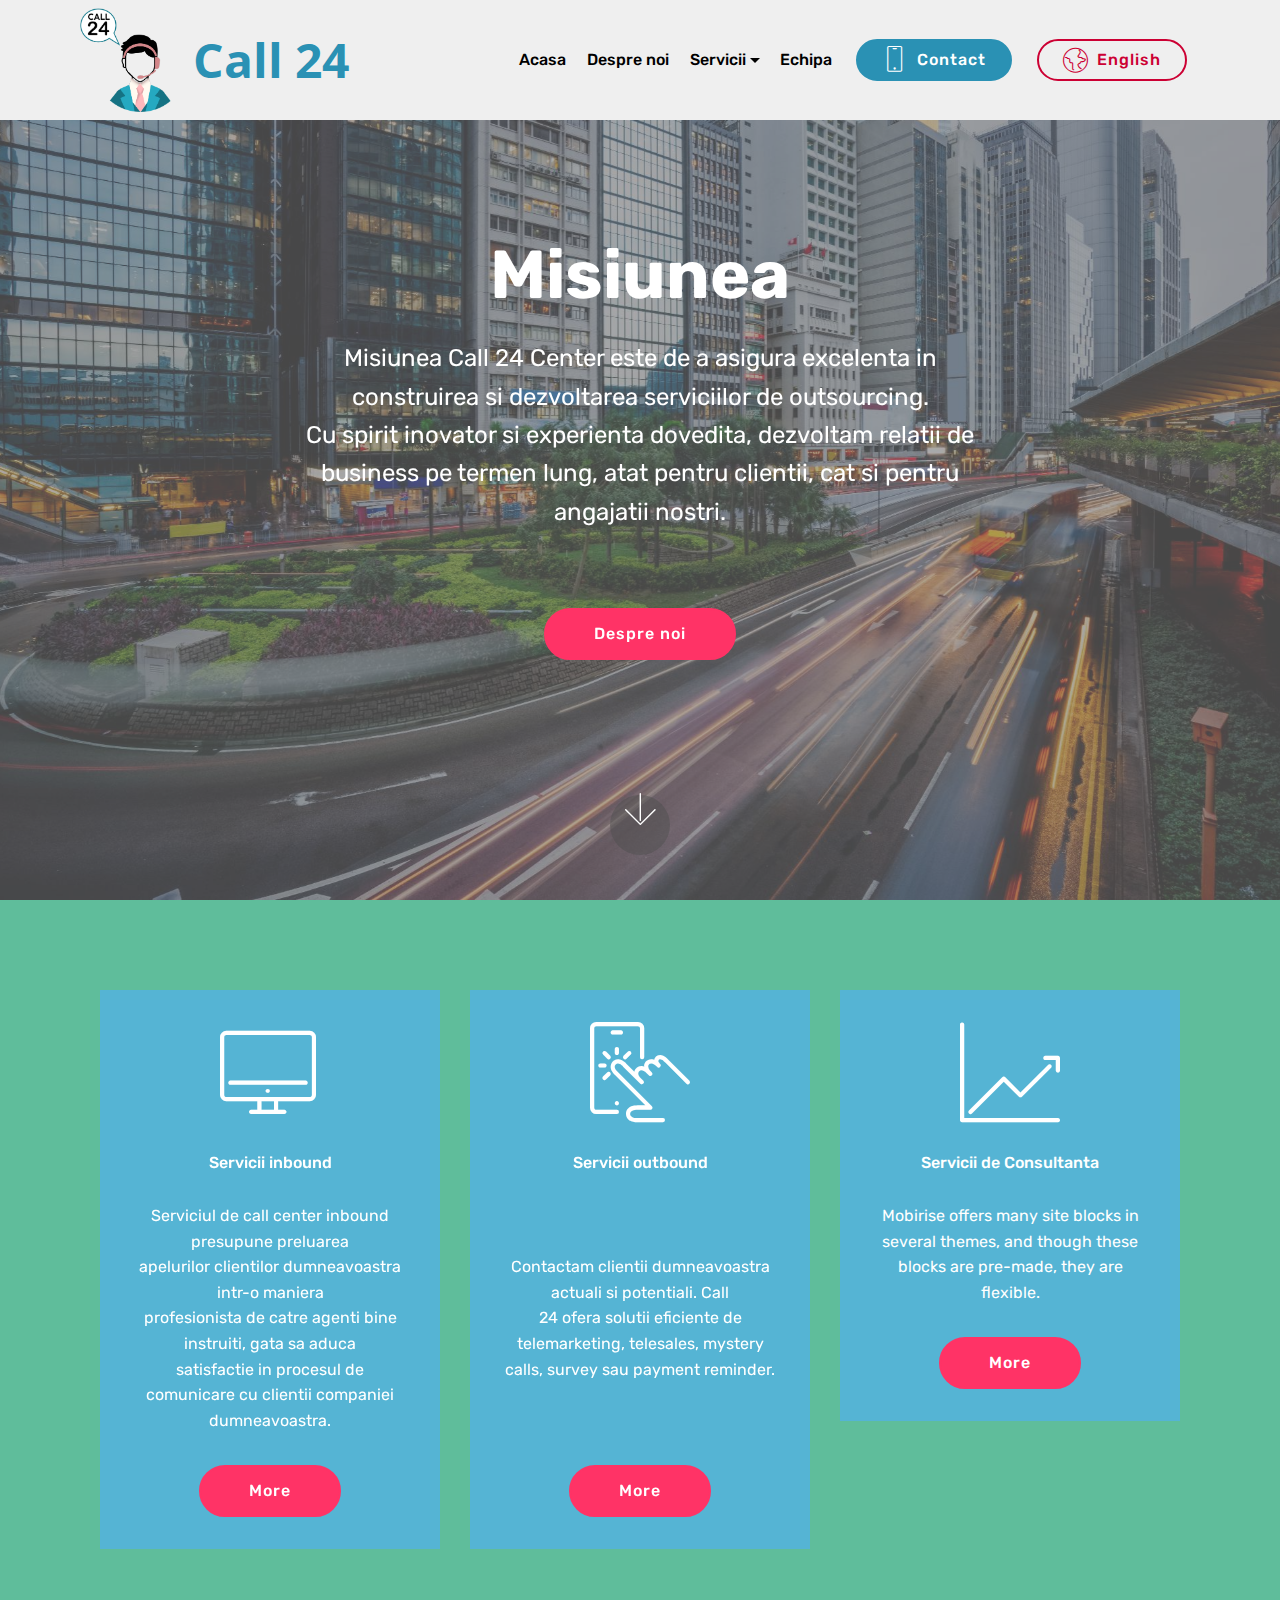
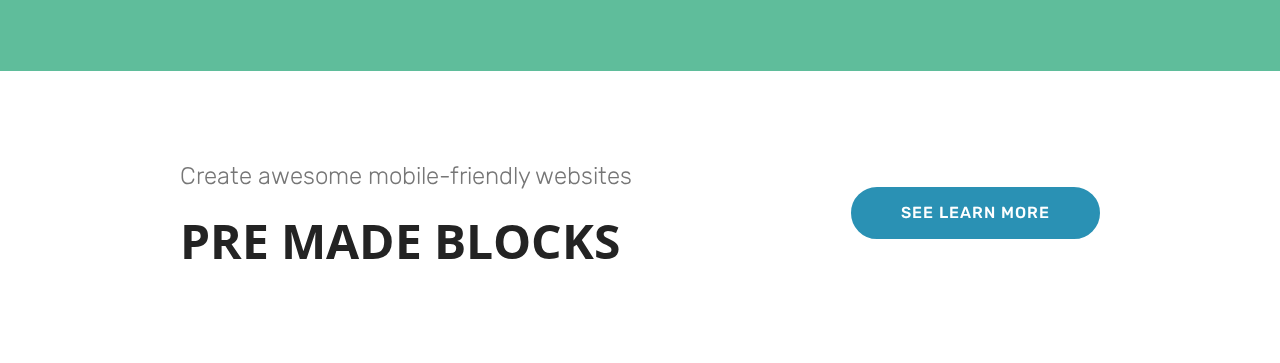
==== commit 7f7b63ee: "create github pages" ====
--- a/index.html
+++ b/index.html
@@ -8,7 +8,7 @@
   <meta name="viewport" content="width=device-width, initial-scale=1">
   <link rel="shortcut icon" href="assets/images/logo-2-1500x1500.png" type="image/x-icon">
   <meta name="description" content="">
-  <title>Home</title>
+  <title>Call24</title>
   <link rel="stylesheet" href="assets/web/assets/mobirise-icons/mobirise-icons.css">
   <link rel="stylesheet" href="assets/tether/tether.min.css">
   <link rel="stylesheet" href="assets/bootstrap/css/bootstrap.min.css">
@@ -22,7 +22,7 @@
   
 </head>
 <body>
-<section class="menu cid-qBas9Ush9Q" once="menu" id="menu2-4" data-rv-view="145">
+<section class="menu cid-qBas9Ush9Q" once="menu" id="menu2-4" data-rv-view="172">
 
     
 
@@ -48,18 +48,19 @@
         <div class="collapse navbar-collapse" id="navbarSupportedContent">
             <ul class="navbar-nav nav-dropdown" data-app-modern-menu="true"><li class="nav-item">
                     <a class="nav-link link text-black display-4" href="index.html">Acasa</a>
+                </li><li class="nav-item dropdown">
+                    <a class="nav-link link text-black display-4" href="page1.html" aria-expanded="false">Despre noi</a>
                 </li>
-                <li class="nav-item">
-                    <a class="nav-link link text-black display-4" href="page1.html">Despre noi</a>
-                </li><li class="nav-item"><a class="nav-link link text-black display-4" href="page3.html">Servicii</a></li><li class="nav-item"><a class="nav-link link text-black display-4" href="page2.html">Echipa</a></li></ul>
+                <li class="nav-item dropdown"><a class="nav-link link dropdown-toggle text-black display-4" href="page3.html" data-toggle="dropdown-submenu" aria-expanded="false">Servicii</a><div class="dropdown-menu"><a class="dropdown-item text-black display-4" href="page3.html">Servicii inbound</a><a class="dropdown-item text-black display-4" href="page3.html" aria-expanded="false">Servicii outbound</a><a class="dropdown-item text-black display-4" href="page3.html" aria-expanded="false">Servicii de Consultanta</a></div></li><li class="nav-item"><a class="nav-link link text-black display-4" href="page2.html">Echipa</a></li></ul>
             <div class="navbar-buttons mbr-section-btn"><a class="btn btn-sm btn-primary display-4" href="page4.html">
                     <span class="btn-icon mbri-mobile mbr-iconfont mbr-iconfont-btn">
-                    </span>Contact</a></div>
+                    </span>Contact</a> <a class="btn btn-sm btn-secondary-outline display-4" href="page4.html"><span class="mbri-globe mbr-iconfont mbr-iconfont-btn" style="font-size: 25px;"></span>
+                    English</a></div>
         </div>
     </nav>
 </section>
 
-<section class="engine"><a href="https://mobirise.co/a">free web page builder</a></section><section class="cid-qBateHZd2d mbr-fullscreen mbr-parallax-background" id="header2-6" data-rv-view="147">
+<section class="engine"><a href="https://mobirise.co/q">bootstrap slider</a></section><section class="cid-qBateHZd2d mbr-fullscreen mbr-parallax-background" id="header2-6" data-rv-view="174">
 
     
 
@@ -68,16 +69,15 @@
     <div class="container align-center">
         <div class="row justify-content-md-center">
             <div class="mbr-white col-md-10">
-                <h1 class="mbr-section-title mbr-bold pb-3 mbr-fonts-style display-1">
-                    Introducere</h1>
+                <h1 class="mbr-section-title mbr-bold pb-3 mbr-fonts-style display-1">Misiunea</h1>
                 
-                <p class="mbr-text pb-3 mbr-fonts-style display-5">O companie de success se bazeaza pe principii bine stabilite
-<br>inca de la inceputul activitatii, astfel am construit o organizatie
-<br>vie, dinamica si care invata zi de zi acumuland noi experiente
-<br>si sedimentand expertiza ce va fi utilizata in fiecare
-<br>dintre proiectele noastre</p>
-                <div class="mbr-section-btn"><a class="btn btn-md btn-secondary display-4" href="page1.html#features11-b">Despre noi</a>
-                    <a class="btn btn-md btn-white-outline display-4" href="https://mobirise.com">LIVE DEMO</a></div>
+                <p class="mbr-text pb-3 mbr-fonts-style display-5">Misiunea Call 24 Center este de a asigura excelenta in
+<br>construirea si dezvoltarea serviciilor de outsourcing.
+<br>Cu spirit inovator si experienta dovedita, dezvoltam relatii de
+<br>business pe termen lung, atat pentru clientii, cat si pentru
+<br>angajatii nostri.
+<br><br></p>
+                <div class="mbr-section-btn"><a class="btn btn-md btn-secondary display-4" href="page1.html#features11-b">Despre noi</a></div>
             </div>
         </div>
     </div>
@@ -88,12 +88,11 @@
     </div>
 </section>
 
-<section class="features8 cid-qBavAEVb17 mbr-parallax-background" id="features8-c" data-rv-view="150">
+<section class="features8 cid-qBavAEVb17" id="features8-c" data-rv-view="177">
 
     
 
-    <div class="mbr-overlay" style="opacity: 0.2; background-color: rgb(35, 35, 35);">
-    </div>
+    
 
     <div class="container">
         <div class="media-container-row">
@@ -104,9 +103,11 @@
                 </div>
                 <div class="card-box align-center">
                     <h4 class="card-title mbr-fonts-style display-7">Servicii inbound</h4>
-                    <p class="mbr-text mbr-fonts-style display-7">
-                       Mobirise gives you the freedom to develop as many websites as you like given the fact that it is a desktop app.
-                    </p>
+                    <p class="mbr-text mbr-fonts-style display-7">Serviciul de call center inbound presupune preluarea
+<br>apelurilor clientilor dumneavoastra intr-o maniera
+<br>profesionista de catre agenti bine instruiti, gata sa aduca
+<br>satisfactie in procesul de comunicare cu clientii companiei
+<br>dumneavoastra.</p>
                     <div class="mbr-section-btn text-center">
                         <a href="https://mobirise.com" class="btn btn-secondary display-4">
                             More
@@ -121,9 +122,9 @@
                 </div>
                 <div class="card-box align-center">
                     <h4 class="card-title mbr-fonts-style display-7">Servicii outbound</h4>
-                    <p class="mbr-text mbr-fonts-style display-7">
-                       All sites you make with Mobirise are mobile-friendly. You don't have to create a special mobile version of your site.
-                    </p>
+                    <p class="mbr-text mbr-fonts-style display-7"><br><br>Contactam clientii dumneavoastra actuali si potentiali. Call
+<br>24 ofera solutii eficiente de telemarketing, telesales, mystery
+<br>calls, survey sau payment reminder.<br><br><br></p>
                     <div class="mbr-section-btn text-center">
                         <a href="https://mobirise.com" class="btn btn-secondary display-4">
                             More
@@ -154,7 +155,7 @@
     </div>
 </section>
 
-<section class="mbr-section info1 cid-qBavGnkipW" id="info1-d" data-rv-view="153">
+<section class="mbr-section info1 cid-qBavGnkipW" id="info1-d" data-rv-view="180">
 
     
 
--- a/assets/mobirise/css/mbr-additional.css
+++ b/assets/mobirise/css/mbr-additional.css
@@ -1721,7 +1721,7 @@
 .cid-qBavAEVb17 {
   padding-top: 90px;
   padding-bottom: 90px;
-  background-image: url("../../../assets/images/background6.jpg");
+  background-color: #5fbd9b;
 }
 .cid-qBavAEVb17 h4 {
   font-weight: 500;
@@ -1745,7 +1745,6 @@
 .cid-qBavAEVb17 .card-box {
   padding-bottom: 2rem;
   background-color: #55b4d4;
-  background: linear-gradient(#55b4d4, transparent);
 }
 .cid-qBavAEVb17 .card-box .card-title {
   margin: 0;
@@ -1761,6 +1760,9 @@
 .cid-qBavAEVb17 .card-box .mbr-section-btn a {
   margin-top: 1rem;
   margin-bottom: 0;
+}
+.cid-qBavAEVb17 P {
+  text-align: center;
 }
 .cid-qBavGnkipW {
   padding-top: 90px;
@@ -1773,65 +1775,464 @@
 .cid-qBavGnkipW .btn {
   margin: 0 0 .5rem 0;
 }
-.cid-qBavedbnnl {
-  padding-top: 90px;
-  padding-bottom: 90px;
-  background-color: #f9f9f9;
-}
-.cid-qBavedbnnl h2 {
+.cid-qByCCt8Z0F {
+  padding-top: 45px;
+  padding-bottom: 0px;
+  background-color: #ffffff;
+}
+@media (max-width: 767px) {
+  .cid-qByCCt8Z0F .media-wrap {
+    margin-bottom: 1rem;
+    text-align: center;
+  }
+}
+.cid-qByCCt8Z0F .media-wrap .mbr-iconfont-logo {
+  font-size: 7rem;
+  color: #f36;
+}
+.cid-qByCCt8Z0F .media-wrap img {
+  height: 6rem;
+}
+.cid-qByCCt8Z0F .mbr-text {
+  color: #767676;
+}
+@media (max-width: 767px) {
+  .cid-qByCCt8Z0F .footer-lower .copyright {
+    margin-bottom: 1rem;
+    text-align: center;
+  }
+}
+.cid-qByCCt8Z0F .footer-lower hr {
+  margin: 1rem 0;
+  border-color: #000;
+  opacity: .05;
+}
+.cid-qByCCt8Z0F .footer-lower .social-list {
+  padding-left: 0;
+  margin-bottom: 0;
+  list-style: none;
+  display: flex;
+  flex-wrap: wrap;
+  justify-content: flex-end;
+  -webkit-justify-content: flex-end;
+}
+.cid-qByCCt8Z0F .footer-lower .social-list .mbr-iconfont-social {
+  font-size: 1.3rem;
+  color: #232323;
+}
+.cid-qByCCt8Z0F .footer-lower .social-list .soc-item {
+  margin: 0 .5rem;
+}
+.cid-qByCCt8Z0F .footer-lower .social-list a {
+  margin: 0;
+  opacity: .5;
+  -webkit-transition: .2s linear;
+  transition: .2s linear;
+}
+.cid-qByCCt8Z0F .footer-lower .social-list a:hover {
+  opacity: 1;
+}
+@media (max-width: 767px) {
+  .cid-qByCCt8Z0F .footer-lower .social-list {
+    justify-content: center;
+    -webkit-justify-content: center;
+  }
+}
+.cid-qBaHBIeQl9 .navbar {
+  background: #efefef;
+  transition: none;
+  min-height: 77px;
+  padding: .5rem 0;
+}
+.cid-qBaHBIeQl9 .navbar-dropdown.bg-color.transparent.opened {
+  background: #efefef;
+}
+.cid-qBaHBIeQl9 a {
+  font-style: normal;
+}
+.cid-qBaHBIeQl9 .nav-item span {
+  padding-right: 0.4em;
+  line-height: 0.5em;
+  vertical-align: text-bottom;
+  position: relative;
+  text-decoration: none;
+}
+.cid-qBaHBIeQl9 .nav-item a {
+  display: flex;
+  align-items: center;
+  justify-content: center;
+  padding: 0.7rem 0 !important;
+  margin: 0rem .65rem !important;
+}
+.cid-qBaHBIeQl9 .nav-item:focus,
+.cid-qBaHBIeQl9 .nav-link:focus {
+  outline: none;
+}
+.cid-qBaHBIeQl9 .btn {
+  padding: 0.4rem 1.5rem;
+  display: inline-flex;
+  align-items: center;
+}
+.cid-qBaHBIeQl9 .btn .mbr-iconfont {
+  font-size: 1.6rem;
+}
+.cid-qBaHBIeQl9 .menu-logo {
+  margin-right: auto;
+}
+.cid-qBaHBIeQl9 .menu-logo .navbar-brand {
+  display: flex;
+  margin-left: 5rem;
+  padding: 0;
+  transition: padding .2s;
+  min-height: 3.8rem;
+  align-items: center;
+}
+.cid-qBaHBIeQl9 .menu-logo .navbar-brand .navbar-caption-wrap {
+  display: flex;
+  -webkit-align-items: center;
+  align-items: center;
+  word-break: break-word;
+  min-width: 7rem;
+  margin: .3rem 0;
+}
+.cid-qBaHBIeQl9 .menu-logo .navbar-brand .navbar-caption-wrap .navbar-caption {
+  line-height: 1.2rem !important;
+  padding-right: 2rem;
+}
+.cid-qBaHBIeQl9 .menu-logo .navbar-brand .navbar-logo {
+  font-size: 4rem;
+  transition: font-size 0.25s;
+}
+.cid-qBaHBIeQl9 .menu-logo .navbar-brand .navbar-logo img {
+  display: flex;
+}
+.cid-qBaHBIeQl9 .menu-logo .navbar-brand .navbar-logo .mbr-iconfont {
+  transition: font-size 0.25s;
+}
+.cid-qBaHBIeQl9 .navbar-toggleable-sm .navbar-collapse {
+  justify-content: flex-end;
+  -webkit-justify-content: flex-end;
+  padding-right: 5rem;
+  width: auto;
+}
+.cid-qBaHBIeQl9 .navbar-toggleable-sm .navbar-collapse .navbar-nav {
+  flex-wrap: wrap;
+  -webkit-flex-wrap: wrap;
+  padding-left: 0;
+}
+.cid-qBaHBIeQl9 .navbar-toggleable-sm .navbar-collapse .navbar-nav .nav-item {
+  -webkit-align-self: center;
+  align-self: center;
+}
+.cid-qBaHBIeQl9 .navbar-toggleable-sm .navbar-collapse .navbar-buttons {
+  padding-left: 0;
+  padding-bottom: 0;
+}
+.cid-qBaHBIeQl9 .dropdown .dropdown-menu {
+  background: #efefef;
+  display: none;
+  position: absolute;
+  min-width: 5rem;
+  padding-top: 1.4rem;
+  padding-bottom: 1.4rem;
   text-align: left;
 }
-.cid-qBavedbnnl h4 {
-  text-align: left;
-  font-weight: 500;
-}
-.cid-qBavedbnnl p {
-  color: #767676;
-  text-align: left;
-}
-.cid-qBavedbnnl .aside-content {
-  flex-basis: 100%;
-}
-.cid-qBavedbnnl .block-content {
-  display: -webkit-flex;
+.cid-qBaHBIeQl9 .dropdown .dropdown-menu .dropdown-item {
+  width: auto;
+  padding: 0.235em 1.5385em 0.235em 1.5385em !important;
+}
+.cid-qBaHBIeQl9 .dropdown .dropdown-menu .dropdown-item::after {
+  right: 0.5rem;
+}
+.cid-qBaHBIeQl9 .dropdown .dropdown-menu .dropdown-submenu {
+  margin: 0;
+}
+.cid-qBaHBIeQl9 .dropdown.open > .dropdown-menu {
+  display: block;
+}
+.cid-qBaHBIeQl9 .navbar-toggleable-sm.opened:after {
+  position: absolute;
+  width: 100vw;
+  height: 100vh;
+  content: '';
+  background-color: rgba(0, 0, 0, 0.1);
+  left: 0;
+  bottom: 0;
+  transform: translateY(100%);
+  -webkit-transform: translateY(100%);
+  z-index: 1000;
+}
+.cid-qBaHBIeQl9 .navbar.navbar-short {
+  min-height: 60px;
+  transition: all .2s;
+}
+.cid-qBaHBIeQl9 .navbar.navbar-short .navbar-toggler-right {
+  top: 20px;
+}
+.cid-qBaHBIeQl9 .navbar.navbar-short .navbar-logo a {
+  font-size: 2.5rem !important;
+  line-height: 2.5rem;
+  transition: font-size 0.25s;
+}
+.cid-qBaHBIeQl9 .navbar.navbar-short .navbar-logo a .mbr-iconfont {
+  font-size: 2.5rem !important;
+}
+.cid-qBaHBIeQl9 .navbar.navbar-short .navbar-logo a img {
+  height: 3rem !important;
+}
+.cid-qBaHBIeQl9 .navbar.navbar-short .navbar-brand {
+  min-height: 3rem;
+}
+.cid-qBaHBIeQl9 button.navbar-toggler {
+  width: 31px;
+  height: 18px;
+  cursor: pointer;
+  transition: all .2s;
+  top: 1.5rem;
+  right: 1rem;
+}
+.cid-qBaHBIeQl9 button.navbar-toggler:focus {
+  outline: none;
+}
+.cid-qBaHBIeQl9 button.navbar-toggler .hamburger span {
+  position: absolute;
+  right: 0;
+  width: 30px;
+  height: 2px;
+  border-right: 5px;
+  background-color: #333333;
+}
+.cid-qBaHBIeQl9 button.navbar-toggler .hamburger span:nth-child(1) {
+  top: 0;
+  transition: all .2s;
+}
+.cid-qBaHBIeQl9 button.navbar-toggler .hamburger span:nth-child(2) {
+  top: 8px;
+  transition: all .15s;
+}
+.cid-qBaHBIeQl9 button.navbar-toggler .hamburger span:nth-child(3) {
+  top: 8px;
+  transition: all .15s;
+}
+.cid-qBaHBIeQl9 button.navbar-toggler .hamburger span:nth-child(4) {
+  top: 16px;
+  transition: all .2s;
+}
+.cid-qBaHBIeQl9 nav.opened .hamburger span:nth-child(1) {
+  top: 8px;
+  width: 0;
+  opacity: 0;
+  right: 50%;
+  transition: all .2s;
+}
+.cid-qBaHBIeQl9 nav.opened .hamburger span:nth-child(2) {
+  -webkit-transform: rotate(45deg);
+  transform: rotate(45deg);
+  transition: all .25s;
+}
+.cid-qBaHBIeQl9 nav.opened .hamburger span:nth-child(3) {
+  -webkit-transform: rotate(-45deg);
+  transform: rotate(-45deg);
+  transition: all .25s;
+}
+.cid-qBaHBIeQl9 nav.opened .hamburger span:nth-child(4) {
+  top: 8px;
+  width: 0;
+  opacity: 0;
+  right: 50%;
+  transition: all .2s;
+}
+.cid-qBaHBIeQl9 .collapsed.navbar-expand {
+  flex-direction: column;
+}
+.cid-qBaHBIeQl9 .collapsed .btn {
+  display: flex;
+}
+.cid-qBaHBIeQl9 .collapsed .navbar-collapse {
+  display: none !important;
+  padding-right: 0 !important;
+}
+.cid-qBaHBIeQl9 .collapsed .navbar-collapse.collapsing,
+.cid-qBaHBIeQl9 .collapsed .navbar-collapse.show {
+  display: block !important;
+}
+.cid-qBaHBIeQl9 .collapsed .navbar-collapse.collapsing .navbar-nav,
+.cid-qBaHBIeQl9 .collapsed .navbar-collapse.show .navbar-nav {
+  display: block;
+  text-align: center;
+}
+.cid-qBaHBIeQl9 .collapsed .navbar-collapse.collapsing .navbar-nav .nav-item,
+.cid-qBaHBIeQl9 .collapsed .navbar-collapse.show .navbar-nav .nav-item {
+  clear: both;
+}
+.cid-qBaHBIeQl9 .collapsed .navbar-collapse.collapsing .navbar-buttons,
+.cid-qBaHBIeQl9 .collapsed .navbar-collapse.show .navbar-buttons {
+  text-align: center;
+}
+.cid-qBaHBIeQl9 .collapsed .navbar-collapse.collapsing .navbar-buttons:last-child,
+.cid-qBaHBIeQl9 .collapsed .navbar-collapse.show .navbar-buttons:last-child {
+  margin-bottom: 1rem;
+}
+.cid-qBaHBIeQl9 .collapsed button.navbar-toggler {
+  display: block;
+}
+.cid-qBaHBIeQl9 .collapsed .navbar-brand {
+  margin-left: 1rem !important;
+}
+.cid-qBaHBIeQl9 .collapsed .navbar-toggleable-sm {
   flex-direction: column;
   -webkit-flex-direction: column;
-  word-break: break-word;
-}
-.cid-qBavedbnnl .media {
-  margin: initial;
-  align-items: center;
-}
-.cid-qBavedbnnl .mbr-figure {
-  align-self: flex-start;
-  -webkit-align-self: flex-start;
-  -webkit-flex-shrink: 0;
-  flex-shrink: 0;
-}
-.cid-qBavedbnnl .card-img {
-  padding-right: 2rem;
-  width: auto;
-}
-.cid-qBavedbnnl .card-img span {
-  font-size: 72px;
-  color: #707070;
-}
-@media (min-width: 992px) {
-  .cid-qBavedbnnl .mbr-figure {
-    padding-right: 4rem;
-  }
+}
+.cid-qBaHBIeQl9 .collapsed .dropdown .dropdown-menu {
+  width: 100%;
+  text-align: center;
+  position: relative;
+  opacity: 0;
+  display: block;
+  height: 0;
+  visibility: hidden;
+  padding: 0;
+  transition-duration: .5s;
+  transition-property: opacity,padding,height;
+}
+.cid-qBaHBIeQl9 .collapsed .dropdown.open > .dropdown-menu {
+  position: relative;
+  opacity: 1;
+  height: auto;
+  padding: 1.4rem 0;
+  visibility: visible;
+}
+.cid-qBaHBIeQl9 .collapsed .dropdown .dropdown-submenu {
+  left: 0;
+  text-align: center;
+  width: 100%;
+}
+.cid-qBaHBIeQl9 .collapsed .dropdown .dropdown-toggle[data-toggle="dropdown-submenu"]::after {
+  margin-top: 0;
+  position: inherit;
+  right: 0;
+  top: 50%;
+  display: inline-block;
+  width: 0;
+  height: 0;
+  margin-left: .3em;
+  vertical-align: middle;
+  content: "";
+  border-top: .30em solid;
+  border-right: .30em solid transparent;
+  border-left: .30em solid transparent;
 }
 @media (max-width: 991px) {
-  .cid-qBavedbnnl .mbr-figure {
-    padding-right: 0;
-    padding-bottom: 1rem;
-    margin-bottom: 2rem;
-  }
-}
-@media (max-width: 300px) {
-  .cid-qBavedbnnl .card-img span {
-    font-size: 40px !important;
-  }
+  .cid-qBaHBIeQl9.navbar-expand {
+    flex-direction: column;
+  }
+  .cid-qBaHBIeQl9 img {
+    height: 3.8rem !important;
+  }
+  .cid-qBaHBIeQl9 .btn {
+    display: flex;
+  }
+  .cid-qBaHBIeQl9 button.navbar-toggler {
+    display: block;
+  }
+  .cid-qBaHBIeQl9 .navbar-brand {
+    margin-left: 1rem !important;
+  }
+  .cid-qBaHBIeQl9 .navbar-toggleable-sm {
+    flex-direction: column;
+    -webkit-flex-direction: column;
+  }
+  .cid-qBaHBIeQl9 .navbar-collapse {
+    display: none !important;
+    padding-right: 0 !important;
+  }
+  .cid-qBaHBIeQl9 .navbar-collapse.collapsing,
+  .cid-qBaHBIeQl9 .navbar-collapse.show {
+    display: block !important;
+  }
+  .cid-qBaHBIeQl9 .navbar-collapse.collapsing .navbar-nav,
+  .cid-qBaHBIeQl9 .navbar-collapse.show .navbar-nav {
+    display: block;
+    text-align: center;
+  }
+  .cid-qBaHBIeQl9 .navbar-collapse.collapsing .navbar-nav .nav-item,
+  .cid-qBaHBIeQl9 .navbar-collapse.show .navbar-nav .nav-item {
+    clear: both;
+  }
+  .cid-qBaHBIeQl9 .navbar-collapse.collapsing .navbar-buttons,
+  .cid-qBaHBIeQl9 .navbar-collapse.show .navbar-buttons {
+    text-align: center;
+  }
+  .cid-qBaHBIeQl9 .navbar-collapse.collapsing .navbar-buttons:last-child,
+  .cid-qBaHBIeQl9 .navbar-collapse.show .navbar-buttons:last-child {
+    margin-bottom: 1rem;
+  }
+  .cid-qBaHBIeQl9 .dropdown .dropdown-menu {
+    width: 100%;
+    text-align: center;
+    position: relative;
+    opacity: 0;
+    display: block;
+    height: 0;
+    visibility: hidden;
+    padding: 0;
+    transition-duration: .5s;
+    transition-property: opacity,padding,height;
+  }
+  .cid-qBaHBIeQl9 .dropdown.open > .dropdown-menu {
+    position: relative;
+    opacity: 1;
+    height: auto;
+    padding: 1.4rem 0;
+    visibility: visible;
+  }
+  .cid-qBaHBIeQl9 .dropdown .dropdown-submenu {
+    left: 0;
+    text-align: center;
+    width: 100%;
+  }
+  .cid-qBaHBIeQl9 .dropdown .dropdown-toggle[data-toggle="dropdown-submenu"]::after {
+    margin-top: 0;
+    position: inherit;
+    right: 0;
+    top: 50%;
+    display: inline-block;
+    width: 0;
+    height: 0;
+    margin-left: .3em;
+    vertical-align: middle;
+    content: "";
+    border-top: .30em solid;
+    border-right: .30em solid transparent;
+    border-left: .30em solid transparent;
+  }
+}
+@media (min-width: 767px) {
+  .cid-qBaHBIeQl9 .menu-logo {
+    flex-shrink: 0;
+  }
+}
+.cid-qBaHBIeQl9 .navbar-collapse {
+  flex-basis: auto;
+}
+.cid-qBaIEZuDcJ {
+  background-image: url("../../../assets/images/background1.jpg");
+}
+.cid-qBaIEZuDcJ h1 {
+  color: #616161;
+}
+.cid-qBaIEZuDcJ h2,
+.cid-qBaIEZuDcJ h3,
+.cid-qBaIEZuDcJ p {
+  color: #767676;
+}
+.cid-qBaIEZuDcJ .mbr-section-subtitle {
+  font-style: italic;
+}
+.cid-qBaNrj3thQ {
+  padding-top: 30px;
+  padding-bottom: 30px;
+  background-color: #ffffff;
 }
 .cid-qBas9Ush9Q .navbar {
   background: #efefef;
@@ -2210,6 +2611,64 @@
 .cid-qBas9Ush9Q .navbar-collapse {
   flex-basis: auto;
 }
+.cid-qBaGFPsYma {
+  padding-top: 90px;
+  padding-bottom: 90px;
+  background-color: #ffffff;
+}
+.cid-qBaGFPsYma .mbr-section-subtitle {
+  color: #767676;
+}
+.cid-qBaGFPsYma .media-container-row {
+  -webkit-flex-wrap: wrap;
+  -ms-flex-wrap: wrap;
+  flex-wrap: wrap;
+}
+.cid-qBaGFPsYma .mbr-text {
+  color: #767676;
+}
+.cid-qBaGFPsYma .mbr-author-desc {
+  display: block;
+  color: #767676;
+}
+.cid-qBaGFPsYma .mbr-author-name {
+  color: #767676;
+}
+.cid-qBaGFPsYma .mbr-testimonial .panel-item {
+  background-color: #ffffff;
+}
+.cid-qBaGFPsYma .mbr-testimonial .card-block {
+  -webkit-flex-grow: 0;
+  flex-grow: 0;
+  padding: 2.4rem 2.4rem 0 2.4rem;
+}
+.cid-qBaGFPsYma .mbr-testimonial .card-block .testimonial-photo {
+  display: inline-block;
+  width: 120px;
+  height: 120px;
+  margin-bottom: 1.6rem;
+  overflow: hidden;
+  border-radius: 50%;
+}
+.cid-qBaGFPsYma .mbr-testimonial .card-block .testimonial-photo img {
+  width: 100%;
+  min-width: 100%;
+  min-height: 100%;
+}
+.cid-qBaGFPsYma .mbr-testimonial .card-footer {
+  padding-bottom: 2.4rem;
+  border-top: 0;
+  padding-top: 1rem;
+  word-wrap: break-word;
+  word-break: break-word;
+  background: none;
+}
+@media (max-width: 300px) {
+  .cid-qBaGFPsYma .testimonial-photo {
+    width: 100% !important;
+    height: auto !important;
+  }
+}
 .cid-qBas9Ush9Q .navbar {
   background: #efefef;
   transition: none;
@@ -2587,6 +3046,42 @@
 .cid-qBas9Ush9Q .navbar-collapse {
   flex-basis: auto;
 }
+.cid-qByFvDeVlj {
+  padding-top: 120px;
+  padding-bottom: 60px;
+  background-color: #ffffff;
+}
+.cid-qByFvDeVlj .counter-container {
+  color: #767676;
+}
+.cid-qByFvDeVlj .counter-container ol {
+  margin-bottom: 0;
+  counter-reset: myCounter;
+}
+.cid-qByFvDeVlj .counter-container ol li {
+  margin-bottom: 1rem;
+}
+.cid-qByFvDeVlj .counter-container ol li {
+  list-style: none;
+  padding-left: .5rem;
+}
+.cid-qByFvDeVlj .counter-container ol li:before {
+  position: absolute;
+  left: 0px;
+  margin-top: -10px;
+  counter-increment: myCounter;
+  content: counter(myCounter);
+  display: inline-block;
+  text-align: center;
+  margin: 5px 10px;
+  line-height: 40px;
+  transition: all .2s;
+  color: #ffffff;
+  background: #149dcc;
+  width: 40px;
+  height: 40px;
+  border-radius: 50%;
+}
 .cid-qBas9Ush9Q .navbar {
   background: #efefef;
   transition: none;
@@ -2964,3 +3459,832 @@
 .cid-qBas9Ush9Q .navbar-collapse {
   flex-basis: auto;
 }
+.cid-qByDyG1R8Q {
+  padding-top: 120px;
+  padding-bottom: 120px;
+  background-image: url("../../../assets/images/1048-2000x1335.jpg");
+}
+.cid-qByDyG1R8Q .title {
+  margin-bottom: 2rem;
+}
+.cid-qByDyG1R8Q .mbr-section-subtitle {
+  color: #767676;
+}
+.cid-qByDyG1R8Q a:not([href]):not([tabindex]) {
+  color: #fff;
+  border-radius: 3px;
+}
+.cid-qByDyG1R8Q a.btn-white:not([href]):not([tabindex]) {
+  color: #333;
+}
+.cid-qByDyG1R8Q .multi-horizontal {
+  flex-grow: 1;
+  -webkit-flex-grow: 1;
+  max-width: 100%;
+}
+.cid-qByDyG1R8Q .input-group-btn {
+  display: block;
+  text-align: center;
+}
+.cid-qByDyG1R8Q H2 {
+  color: #232323;
+}
+.cid-qByF0ymzEv {
+  padding-top: 90px;
+  padding-bottom: 60px;
+  background-color: #ffffff;
+}
+.cid-qByF0ymzEv .socicon-bg-facebook {
+  background: #3e5b98;
+  color: #ffffff;
+}
+.cid-qByF0ymzEv .socicon-bg-twitter {
+  background: #4da7de;
+  color: #ffffff;
+}
+.cid-qByF0ymzEv .socicon-bg-googleplus {
+  background: #dd4b39;
+  color: #ffffff;
+}
+.cid-qByF0ymzEv .socicon-bg-vkontakte {
+  background: #5a7fa6;
+  color: #ffffff;
+}
+.cid-qByF0ymzEv .socicon-bg-odnoklassniki {
+  background: #f48420;
+  color: #ffffff;
+}
+.cid-qByF0ymzEv .socicon-bg-pinterest {
+  background: #c92619;
+  color: #ffffff;
+}
+.cid-qByF0ymzEv .socicon-bg-mail {
+  background: #134785;
+  color: #ffffff;
+}
+.cid-qByF0ymzEv .btn-social {
+  border: none !important;
+}
+.cid-qByF0ymzEv [class^="socicon-"]:before,
+.cid-qByF0ymzEv [class*=" socicon-"]:before {
+  line-height: 44px;
+}
+@media (max-width: 767px) {
+  .cid-qByF0ymzEv .btn {
+    font-size: 20px !important;
+  }
+}
+.cid-qBas9Ush9Q .navbar {
+  background: #efefef;
+  transition: none;
+  min-height: 77px;
+  padding: .5rem 0;
+}
+.cid-qBas9Ush9Q .navbar-dropdown.bg-color.transparent.opened {
+  background: #efefef;
+}
+.cid-qBas9Ush9Q a {
+  font-style: normal;
+}
+.cid-qBas9Ush9Q .nav-item span {
+  padding-right: 0.4em;
+  line-height: 0.5em;
+  vertical-align: text-bottom;
+  position: relative;
+  text-decoration: none;
+}
+.cid-qBas9Ush9Q .nav-item a {
+  display: flex;
+  align-items: center;
+  justify-content: center;
+  padding: 0.7rem 0 !important;
+  margin: 0rem .65rem !important;
+}
+.cid-qBas9Ush9Q .nav-item:focus,
+.cid-qBas9Ush9Q .nav-link:focus {
+  outline: none;
+}
+.cid-qBas9Ush9Q .btn {
+  padding: 0.4rem 1.5rem;
+  display: inline-flex;
+  align-items: center;
+}
+.cid-qBas9Ush9Q .btn .mbr-iconfont {
+  font-size: 1.6rem;
+}
+.cid-qBas9Ush9Q .menu-logo {
+  margin-right: auto;
+}
+.cid-qBas9Ush9Q .menu-logo .navbar-brand {
+  display: flex;
+  margin-left: 5rem;
+  padding: 0;
+  transition: padding .2s;
+  min-height: 3.8rem;
+  align-items: center;
+}
+.cid-qBas9Ush9Q .menu-logo .navbar-brand .navbar-caption-wrap {
+  display: flex;
+  -webkit-align-items: center;
+  align-items: center;
+  word-break: break-word;
+  min-width: 7rem;
+  margin: .3rem 0;
+}
+.cid-qBas9Ush9Q .menu-logo .navbar-brand .navbar-caption-wrap .navbar-caption {
+  line-height: 1.2rem !important;
+  padding-right: 2rem;
+}
+.cid-qBas9Ush9Q .menu-logo .navbar-brand .navbar-logo {
+  font-size: 4rem;
+  transition: font-size 0.25s;
+}
+.cid-qBas9Ush9Q .menu-logo .navbar-brand .navbar-logo img {
+  display: flex;
+}
+.cid-qBas9Ush9Q .menu-logo .navbar-brand .navbar-logo .mbr-iconfont {
+  transition: font-size 0.25s;
+}
+.cid-qBas9Ush9Q .navbar-toggleable-sm .navbar-collapse {
+  justify-content: flex-end;
+  -webkit-justify-content: flex-end;
+  padding-right: 5rem;
+  width: auto;
+}
+.cid-qBas9Ush9Q .navbar-toggleable-sm .navbar-collapse .navbar-nav {
+  flex-wrap: wrap;
+  -webkit-flex-wrap: wrap;
+  padding-left: 0;
+}
+.cid-qBas9Ush9Q .navbar-toggleable-sm .navbar-collapse .navbar-nav .nav-item {
+  -webkit-align-self: center;
+  align-self: center;
+}
+.cid-qBas9Ush9Q .navbar-toggleable-sm .navbar-collapse .navbar-buttons {
+  padding-left: 0;
+  padding-bottom: 0;
+}
+.cid-qBas9Ush9Q .dropdown .dropdown-menu {
+  background: #efefef;
+  display: none;
+  position: absolute;
+  min-width: 5rem;
+  padding-top: 1.4rem;
+  padding-bottom: 1.4rem;
+  text-align: left;
+}
+.cid-qBas9Ush9Q .dropdown .dropdown-menu .dropdown-item {
+  width: auto;
+  padding: 0.235em 1.5385em 0.235em 1.5385em !important;
+}
+.cid-qBas9Ush9Q .dropdown .dropdown-menu .dropdown-item::after {
+  right: 0.5rem;
+}
+.cid-qBas9Ush9Q .dropdown .dropdown-menu .dropdown-submenu {
+  margin: 0;
+}
+.cid-qBas9Ush9Q .dropdown.open > .dropdown-menu {
+  display: block;
+}
+.cid-qBas9Ush9Q .navbar-toggleable-sm.opened:after {
+  position: absolute;
+  width: 100vw;
+  height: 100vh;
+  content: '';
+  background-color: rgba(0, 0, 0, 0.1);
+  left: 0;
+  bottom: 0;
+  transform: translateY(100%);
+  -webkit-transform: translateY(100%);
+  z-index: 1000;
+}
+.cid-qBas9Ush9Q .navbar.navbar-short {
+  min-height: 60px;
+  transition: all .2s;
+}
+.cid-qBas9Ush9Q .navbar.navbar-short .navbar-toggler-right {
+  top: 20px;
+}
+.cid-qBas9Ush9Q .navbar.navbar-short .navbar-logo a {
+  font-size: 2.5rem !important;
+  line-height: 2.5rem;
+  transition: font-size 0.25s;
+}
+.cid-qBas9Ush9Q .navbar.navbar-short .navbar-logo a .mbr-iconfont {
+  font-size: 2.5rem !important;
+}
+.cid-qBas9Ush9Q .navbar.navbar-short .navbar-logo a img {
+  height: 3rem !important;
+}
+.cid-qBas9Ush9Q .navbar.navbar-short .navbar-brand {
+  min-height: 3rem;
+}
+.cid-qBas9Ush9Q button.navbar-toggler {
+  width: 31px;
+  height: 18px;
+  cursor: pointer;
+  transition: all .2s;
+  top: 1.5rem;
+  right: 1rem;
+}
+.cid-qBas9Ush9Q button.navbar-toggler:focus {
+  outline: none;
+}
+.cid-qBas9Ush9Q button.navbar-toggler .hamburger span {
+  position: absolute;
+  right: 0;
+  width: 30px;
+  height: 2px;
+  border-right: 5px;
+  background-color: #333333;
+}
+.cid-qBas9Ush9Q button.navbar-toggler .hamburger span:nth-child(1) {
+  top: 0;
+  transition: all .2s;
+}
+.cid-qBas9Ush9Q button.navbar-toggler .hamburger span:nth-child(2) {
+  top: 8px;
+  transition: all .15s;
+}
+.cid-qBas9Ush9Q button.navbar-toggler .hamburger span:nth-child(3) {
+  top: 8px;
+  transition: all .15s;
+}
+.cid-qBas9Ush9Q button.navbar-toggler .hamburger span:nth-child(4) {
+  top: 16px;
+  transition: all .2s;
+}
+.cid-qBas9Ush9Q nav.opened .hamburger span:nth-child(1) {
+  top: 8px;
+  width: 0;
+  opacity: 0;
+  right: 50%;
+  transition: all .2s;
+}
+.cid-qBas9Ush9Q nav.opened .hamburger span:nth-child(2) {
+  -webkit-transform: rotate(45deg);
+  transform: rotate(45deg);
+  transition: all .25s;
+}
+.cid-qBas9Ush9Q nav.opened .hamburger span:nth-child(3) {
+  -webkit-transform: rotate(-45deg);
+  transform: rotate(-45deg);
+  transition: all .25s;
+}
+.cid-qBas9Ush9Q nav.opened .hamburger span:nth-child(4) {
+  top: 8px;
+  width: 0;
+  opacity: 0;
+  right: 50%;
+  transition: all .2s;
+}
+.cid-qBas9Ush9Q .collapsed.navbar-expand {
+  flex-direction: column;
+}
+.cid-qBas9Ush9Q .collapsed .btn {
+  display: flex;
+}
+.cid-qBas9Ush9Q .collapsed .navbar-collapse {
+  display: none !important;
+  padding-right: 0 !important;
+}
+.cid-qBas9Ush9Q .collapsed .navbar-collapse.collapsing,
+.cid-qBas9Ush9Q .collapsed .navbar-collapse.show {
+  display: block !important;
+}
+.cid-qBas9Ush9Q .collapsed .navbar-collapse.collapsing .navbar-nav,
+.cid-qBas9Ush9Q .collapsed .navbar-collapse.show .navbar-nav {
+  display: block;
+  text-align: center;
+}
+.cid-qBas9Ush9Q .collapsed .navbar-collapse.collapsing .navbar-nav .nav-item,
+.cid-qBas9Ush9Q .collapsed .navbar-collapse.show .navbar-nav .nav-item {
+  clear: both;
+}
+.cid-qBas9Ush9Q .collapsed .navbar-collapse.collapsing .navbar-buttons,
+.cid-qBas9Ush9Q .collapsed .navbar-collapse.show .navbar-buttons {
+  text-align: center;
+}
+.cid-qBas9Ush9Q .collapsed .navbar-collapse.collapsing .navbar-buttons:last-child,
+.cid-qBas9Ush9Q .collapsed .navbar-collapse.show .navbar-buttons:last-child {
+  margin-bottom: 1rem;
+}
+.cid-qBas9Ush9Q .collapsed button.navbar-toggler {
+  display: block;
+}
+.cid-qBas9Ush9Q .collapsed .navbar-brand {
+  margin-left: 1rem !important;
+}
+.cid-qBas9Ush9Q .collapsed .navbar-toggleable-sm {
+  flex-direction: column;
+  -webkit-flex-direction: column;
+}
+.cid-qBas9Ush9Q .collapsed .dropdown .dropdown-menu {
+  width: 100%;
+  text-align: center;
+  position: relative;
+  opacity: 0;
+  display: block;
+  height: 0;
+  visibility: hidden;
+  padding: 0;
+  transition-duration: .5s;
+  transition-property: opacity,padding,height;
+}
+.cid-qBas9Ush9Q .collapsed .dropdown.open > .dropdown-menu {
+  position: relative;
+  opacity: 1;
+  height: auto;
+  padding: 1.4rem 0;
+  visibility: visible;
+}
+.cid-qBas9Ush9Q .collapsed .dropdown .dropdown-submenu {
+  left: 0;
+  text-align: center;
+  width: 100%;
+}
+.cid-qBas9Ush9Q .collapsed .dropdown .dropdown-toggle[data-toggle="dropdown-submenu"]::after {
+  margin-top: 0;
+  position: inherit;
+  right: 0;
+  top: 50%;
+  display: inline-block;
+  width: 0;
+  height: 0;
+  margin-left: .3em;
+  vertical-align: middle;
+  content: "";
+  border-top: .30em solid;
+  border-right: .30em solid transparent;
+  border-left: .30em solid transparent;
+}
+@media (max-width: 991px) {
+  .cid-qBas9Ush9Q.navbar-expand {
+    flex-direction: column;
+  }
+  .cid-qBas9Ush9Q img {
+    height: 3.8rem !important;
+  }
+  .cid-qBas9Ush9Q .btn {
+    display: flex;
+  }
+  .cid-qBas9Ush9Q button.navbar-toggler {
+    display: block;
+  }
+  .cid-qBas9Ush9Q .navbar-brand {
+    margin-left: 1rem !important;
+  }
+  .cid-qBas9Ush9Q .navbar-toggleable-sm {
+    flex-direction: column;
+    -webkit-flex-direction: column;
+  }
+  .cid-qBas9Ush9Q .navbar-collapse {
+    display: none !important;
+    padding-right: 0 !important;
+  }
+  .cid-qBas9Ush9Q .navbar-collapse.collapsing,
+  .cid-qBas9Ush9Q .navbar-collapse.show {
+    display: block !important;
+  }
+  .cid-qBas9Ush9Q .navbar-collapse.collapsing .navbar-nav,
+  .cid-qBas9Ush9Q .navbar-collapse.show .navbar-nav {
+    display: block;
+    text-align: center;
+  }
+  .cid-qBas9Ush9Q .navbar-collapse.collapsing .navbar-nav .nav-item,
+  .cid-qBas9Ush9Q .navbar-collapse.show .navbar-nav .nav-item {
+    clear: both;
+  }
+  .cid-qBas9Ush9Q .navbar-collapse.collapsing .navbar-buttons,
+  .cid-qBas9Ush9Q .navbar-collapse.show .navbar-buttons {
+    text-align: center;
+  }
+  .cid-qBas9Ush9Q .navbar-collapse.collapsing .navbar-buttons:last-child,
+  .cid-qBas9Ush9Q .navbar-collapse.show .navbar-buttons:last-child {
+    margin-bottom: 1rem;
+  }
+  .cid-qBas9Ush9Q .dropdown .dropdown-menu {
+    width: 100%;
+    text-align: center;
+    position: relative;
+    opacity: 0;
+    display: block;
+    height: 0;
+    visibility: hidden;
+    padding: 0;
+    transition-duration: .5s;
+    transition-property: opacity,padding,height;
+  }
+  .cid-qBas9Ush9Q .dropdown.open > .dropdown-menu {
+    position: relative;
+    opacity: 1;
+    height: auto;
+    padding: 1.4rem 0;
+    visibility: visible;
+  }
+  .cid-qBas9Ush9Q .dropdown .dropdown-submenu {
+    left: 0;
+    text-align: center;
+    width: 100%;
+  }
+  .cid-qBas9Ush9Q .dropdown .dropdown-toggle[data-toggle="dropdown-submenu"]::after {
+    margin-top: 0;
+    position: inherit;
+    right: 0;
+    top: 50%;
+    display: inline-block;
+    width: 0;
+    height: 0;
+    margin-left: .3em;
+    vertical-align: middle;
+    content: "";
+    border-top: .30em solid;
+    border-right: .30em solid transparent;
+    border-left: .30em solid transparent;
+  }
+}
+@media (min-width: 767px) {
+  .cid-qBas9Ush9Q .menu-logo {
+    flex-shrink: 0;
+  }
+}
+.cid-qBas9Ush9Q .navbar-collapse {
+  flex-basis: auto;
+}
+.cid-qBas9Ush9Q .navbar {
+  background: #efefef;
+  transition: none;
+  min-height: 77px;
+  padding: .5rem 0;
+}
+.cid-qBas9Ush9Q .navbar-dropdown.bg-color.transparent.opened {
+  background: #efefef;
+}
+.cid-qBas9Ush9Q a {
+  font-style: normal;
+}
+.cid-qBas9Ush9Q .nav-item span {
+  padding-right: 0.4em;
+  line-height: 0.5em;
+  vertical-align: text-bottom;
+  position: relative;
+  text-decoration: none;
+}
+.cid-qBas9Ush9Q .nav-item a {
+  display: flex;
+  align-items: center;
+  justify-content: center;
+  padding: 0.7rem 0 !important;
+  margin: 0rem .65rem !important;
+}
+.cid-qBas9Ush9Q .nav-item:focus,
+.cid-qBas9Ush9Q .nav-link:focus {
+  outline: none;
+}
+.cid-qBas9Ush9Q .btn {
+  padding: 0.4rem 1.5rem;
+  display: inline-flex;
+  align-items: center;
+}
+.cid-qBas9Ush9Q .btn .mbr-iconfont {
+  font-size: 1.6rem;
+}
+.cid-qBas9Ush9Q .menu-logo {
+  margin-right: auto;
+}
+.cid-qBas9Ush9Q .menu-logo .navbar-brand {
+  display: flex;
+  margin-left: 5rem;
+  padding: 0;
+  transition: padding .2s;
+  min-height: 3.8rem;
+  align-items: center;
+}
+.cid-qBas9Ush9Q .menu-logo .navbar-brand .navbar-caption-wrap {
+  display: flex;
+  -webkit-align-items: center;
+  align-items: center;
+  word-break: break-word;
+  min-width: 7rem;
+  margin: .3rem 0;
+}
+.cid-qBas9Ush9Q .menu-logo .navbar-brand .navbar-caption-wrap .navbar-caption {
+  line-height: 1.2rem !important;
+  padding-right: 2rem;
+}
+.cid-qBas9Ush9Q .menu-logo .navbar-brand .navbar-logo {
+  font-size: 4rem;
+  transition: font-size 0.25s;
+}
+.cid-qBas9Ush9Q .menu-logo .navbar-brand .navbar-logo img {
+  display: flex;
+}
+.cid-qBas9Ush9Q .menu-logo .navbar-brand .navbar-logo .mbr-iconfont {
+  transition: font-size 0.25s;
+}
+.cid-qBas9Ush9Q .navbar-toggleable-sm .navbar-collapse {
+  justify-content: flex-end;
+  -webkit-justify-content: flex-end;
+  padding-right: 5rem;
+  width: auto;
+}
+.cid-qBas9Ush9Q .navbar-toggleable-sm .navbar-collapse .navbar-nav {
+  flex-wrap: wrap;
+  -webkit-flex-wrap: wrap;
+  padding-left: 0;
+}
+.cid-qBas9Ush9Q .navbar-toggleable-sm .navbar-collapse .navbar-nav .nav-item {
+  -webkit-align-self: center;
+  align-self: center;
+}
+.cid-qBas9Ush9Q .navbar-toggleable-sm .navbar-collapse .navbar-buttons {
+  padding-left: 0;
+  padding-bottom: 0;
+}
+.cid-qBas9Ush9Q .dropdown .dropdown-menu {
+  background: #efefef;
+  display: none;
+  position: absolute;
+  min-width: 5rem;
+  padding-top: 1.4rem;
+  padding-bottom: 1.4rem;
+  text-align: left;
+}
+.cid-qBas9Ush9Q .dropdown .dropdown-menu .dropdown-item {
+  width: auto;
+  padding: 0.235em 1.5385em 0.235em 1.5385em !important;
+}
+.cid-qBas9Ush9Q .dropdown .dropdown-menu .dropdown-item::after {
+  right: 0.5rem;
+}
+.cid-qBas9Ush9Q .dropdown .dropdown-menu .dropdown-submenu {
+  margin: 0;
+}
+.cid-qBas9Ush9Q .dropdown.open > .dropdown-menu {
+  display: block;
+}
+.cid-qBas9Ush9Q .navbar-toggleable-sm.opened:after {
+  position: absolute;
+  width: 100vw;
+  height: 100vh;
+  content: '';
+  background-color: rgba(0, 0, 0, 0.1);
+  left: 0;
+  bottom: 0;
+  transform: translateY(100%);
+  -webkit-transform: translateY(100%);
+  z-index: 1000;
+}
+.cid-qBas9Ush9Q .navbar.navbar-short {
+  min-height: 60px;
+  transition: all .2s;
+}
+.cid-qBas9Ush9Q .navbar.navbar-short .navbar-toggler-right {
+  top: 20px;
+}
+.cid-qBas9Ush9Q .navbar.navbar-short .navbar-logo a {
+  font-size: 2.5rem !important;
+  line-height: 2.5rem;
+  transition: font-size 0.25s;
+}
+.cid-qBas9Ush9Q .navbar.navbar-short .navbar-logo a .mbr-iconfont {
+  font-size: 2.5rem !important;
+}
+.cid-qBas9Ush9Q .navbar.navbar-short .navbar-logo a img {
+  height: 3rem !important;
+}
+.cid-qBas9Ush9Q .navbar.navbar-short .navbar-brand {
+  min-height: 3rem;
+}
+.cid-qBas9Ush9Q button.navbar-toggler {
+  width: 31px;
+  height: 18px;
+  cursor: pointer;
+  transition: all .2s;
+  top: 1.5rem;
+  right: 1rem;
+}
+.cid-qBas9Ush9Q button.navbar-toggler:focus {
+  outline: none;
+}
+.cid-qBas9Ush9Q button.navbar-toggler .hamburger span {
+  position: absolute;
+  right: 0;
+  width: 30px;
+  height: 2px;
+  border-right: 5px;
+  background-color: #333333;
+}
+.cid-qBas9Ush9Q button.navbar-toggler .hamburger span:nth-child(1) {
+  top: 0;
+  transition: all .2s;
+}
+.cid-qBas9Ush9Q button.navbar-toggler .hamburger span:nth-child(2) {
+  top: 8px;
+  transition: all .15s;
+}
+.cid-qBas9Ush9Q button.navbar-toggler .hamburger span:nth-child(3) {
+  top: 8px;
+  transition: all .15s;
+}
+.cid-qBas9Ush9Q button.navbar-toggler .hamburger span:nth-child(4) {
+  top: 16px;
+  transition: all .2s;
+}
+.cid-qBas9Ush9Q nav.opened .hamburger span:nth-child(1) {
+  top: 8px;
+  width: 0;
+  opacity: 0;
+  right: 50%;
+  transition: all .2s;
+}
+.cid-qBas9Ush9Q nav.opened .hamburger span:nth-child(2) {
+  -webkit-transform: rotate(45deg);
+  transform: rotate(45deg);
+  transition: all .25s;
+}
+.cid-qBas9Ush9Q nav.opened .hamburger span:nth-child(3) {
+  -webkit-transform: rotate(-45deg);
+  transform: rotate(-45deg);
+  transition: all .25s;
+}
+.cid-qBas9Ush9Q nav.opened .hamburger span:nth-child(4) {
+  top: 8px;
+  width: 0;
+  opacity: 0;
+  right: 50%;
+  transition: all .2s;
+}
+.cid-qBas9Ush9Q .collapsed.navbar-expand {
+  flex-direction: column;
+}
+.cid-qBas9Ush9Q .collapsed .btn {
+  display: flex;
+}
+.cid-qBas9Ush9Q .collapsed .navbar-collapse {
+  display: none !important;
+  padding-right: 0 !important;
+}
+.cid-qBas9Ush9Q .collapsed .navbar-collapse.collapsing,
+.cid-qBas9Ush9Q .collapsed .navbar-collapse.show {
+  display: block !important;
+}
+.cid-qBas9Ush9Q .collapsed .navbar-collapse.collapsing .navbar-nav,
+.cid-qBas9Ush9Q .collapsed .navbar-collapse.show .navbar-nav {
+  display: block;
+  text-align: center;
+}
+.cid-qBas9Ush9Q .collapsed .navbar-collapse.collapsing .navbar-nav .nav-item,
+.cid-qBas9Ush9Q .collapsed .navbar-collapse.show .navbar-nav .nav-item {
+  clear: both;
+}
+.cid-qBas9Ush9Q .collapsed .navbar-collapse.collapsing .navbar-buttons,
+.cid-qBas9Ush9Q .collapsed .navbar-collapse.show .navbar-buttons {
+  text-align: center;
+}
+.cid-qBas9Ush9Q .collapsed .navbar-collapse.collapsing .navbar-buttons:last-child,
+.cid-qBas9Ush9Q .collapsed .navbar-collapse.show .navbar-buttons:last-child {
+  margin-bottom: 1rem;
+}
+.cid-qBas9Ush9Q .collapsed button.navbar-toggler {
+  display: block;
+}
+.cid-qBas9Ush9Q .collapsed .navbar-brand {
+  margin-left: 1rem !important;
+}
+.cid-qBas9Ush9Q .collapsed .navbar-toggleable-sm {
+  flex-direction: column;
+  -webkit-flex-direction: column;
+}
+.cid-qBas9Ush9Q .collapsed .dropdown .dropdown-menu {
+  width: 100%;
+  text-align: center;
+  position: relative;
+  opacity: 0;
+  display: block;
+  height: 0;
+  visibility: hidden;
+  padding: 0;
+  transition-duration: .5s;
+  transition-property: opacity,padding,height;
+}
+.cid-qBas9Ush9Q .collapsed .dropdown.open > .dropdown-menu {
+  position: relative;
+  opacity: 1;
+  height: auto;
+  padding: 1.4rem 0;
+  visibility: visible;
+}
+.cid-qBas9Ush9Q .collapsed .dropdown .dropdown-submenu {
+  left: 0;
+  text-align: center;
+  width: 100%;
+}
+.cid-qBas9Ush9Q .collapsed .dropdown .dropdown-toggle[data-toggle="dropdown-submenu"]::after {
+  margin-top: 0;
+  position: inherit;
+  right: 0;
+  top: 50%;
+  display: inline-block;
+  width: 0;
+  height: 0;
+  margin-left: .3em;
+  vertical-align: middle;
+  content: "";
+  border-top: .30em solid;
+  border-right: .30em solid transparent;
+  border-left: .30em solid transparent;
+}
+@media (max-width: 991px) {
+  .cid-qBas9Ush9Q.navbar-expand {
+    flex-direction: column;
+  }
+  .cid-qBas9Ush9Q img {
+    height: 3.8rem !important;
+  }
+  .cid-qBas9Ush9Q .btn {
+    display: flex;
+  }
+  .cid-qBas9Ush9Q button.navbar-toggler {
+    display: block;
+  }
+  .cid-qBas9Ush9Q .navbar-brand {
+    margin-left: 1rem !important;
+  }
+  .cid-qBas9Ush9Q .navbar-toggleable-sm {
+    flex-direction: column;
+    -webkit-flex-direction: column;
+  }
+  .cid-qBas9Ush9Q .navbar-collapse {
+    display: none !important;
+    padding-right: 0 !important;
+  }
+  .cid-qBas9Ush9Q .navbar-collapse.collapsing,
+  .cid-qBas9Ush9Q .navbar-collapse.show {
+    display: block !important;
+  }
+  .cid-qBas9Ush9Q .navbar-collapse.collapsing .navbar-nav,
+  .cid-qBas9Ush9Q .navbar-collapse.show .navbar-nav {
+    display: block;
+    text-align: center;
+  }
+  .cid-qBas9Ush9Q .navbar-collapse.collapsing .navbar-nav .nav-item,
+  .cid-qBas9Ush9Q .navbar-collapse.show .navbar-nav .nav-item {
+    clear: both;
+  }
+  .cid-qBas9Ush9Q .navbar-collapse.collapsing .navbar-buttons,
+  .cid-qBas9Ush9Q .navbar-collapse.show .navbar-buttons {
+    text-align: center;
+  }
+  .cid-qBas9Ush9Q .navbar-collapse.collapsing .navbar-buttons:last-child,
+  .cid-qBas9Ush9Q .navbar-collapse.show .navbar-buttons:last-child {
+    margin-bottom: 1rem;
+  }
+  .cid-qBas9Ush9Q .dropdown .dropdown-menu {
+    width: 100%;
+    text-align: center;
+    position: relative;
+    opacity: 0;
+    display: block;
+    height: 0;
+    visibility: hidden;
+    padding: 0;
+    transition-duration: .5s;
+    transition-property: opacity,padding,height;
+  }
+  .cid-qBas9Ush9Q .dropdown.open > .dropdown-menu {
+    position: relative;
+    opacity: 1;
+    height: auto;
+    padding: 1.4rem 0;
+    visibility: visible;
+  }
+  .cid-qBas9Ush9Q .dropdown .dropdown-submenu {
+    left: 0;
+    text-align: center;
+    width: 100%;
+  }
+  .cid-qBas9Ush9Q .dropdown .dropdown-toggle[data-toggle="dropdown-submenu"]::after {
+    margin-top: 0;
+    position: inherit;
+    right: 0;
+    top: 50%;
+    display: inline-block;
+    width: 0;
+    height: 0;
+    margin-left: .3em;
+    vertical-align: middle;
+    content: "";
+    border-top: .30em solid;
+    border-right: .30em solid transparent;
+    border-left: .30em solid transparent;
+  }
+}
+@media (min-width: 767px) {
+  .cid-qBas9Ush9Q .menu-logo {
+    flex-shrink: 0;
+  }
+}
+.cid-qBas9Ush9Q .navbar-collapse {
+  flex-basis: auto;
+}
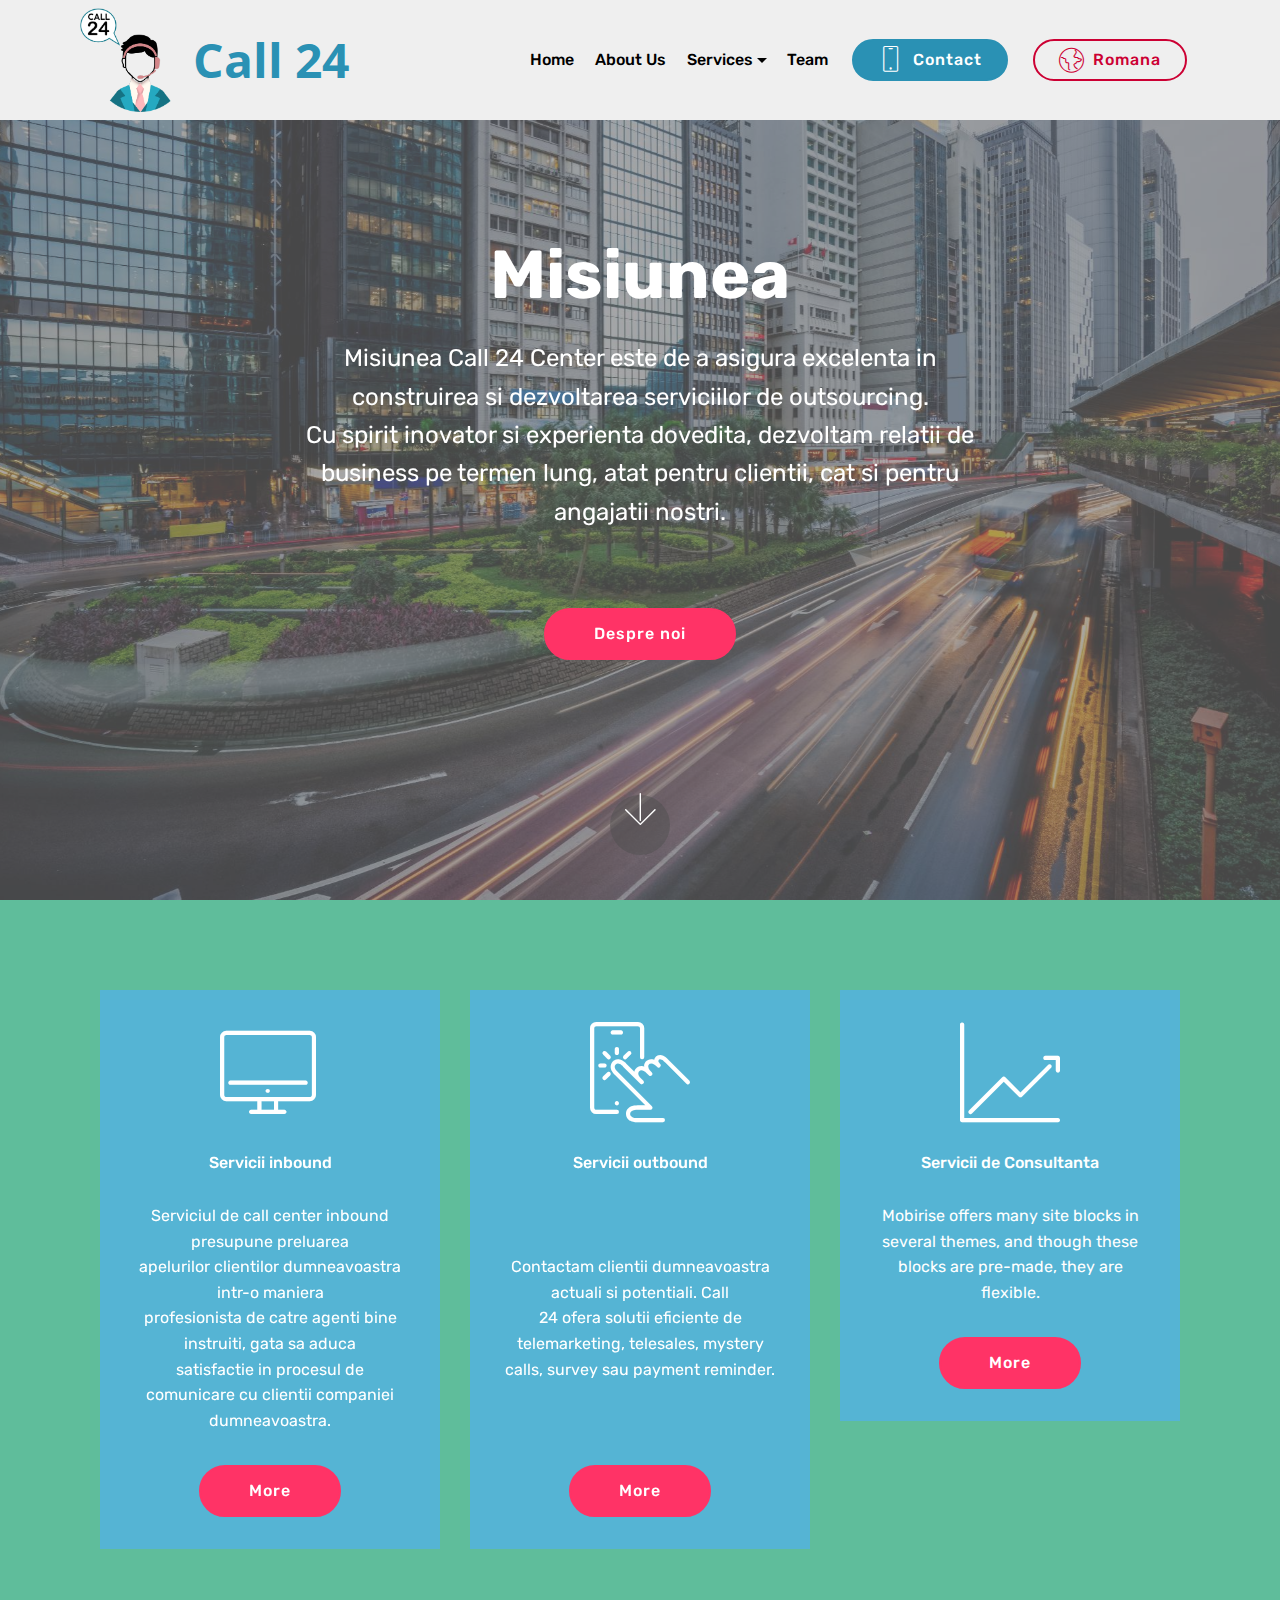
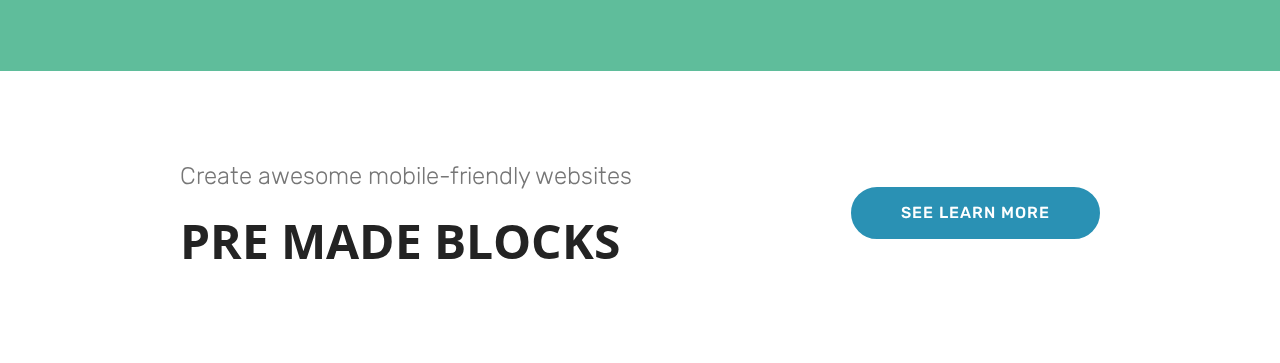
==== commit c8da138d: "create github pages" ====
--- a/index.html
+++ b/index.html
@@ -22,7 +22,7 @@
   
 </head>
 <body>
-<section class="menu cid-qBas9Ush9Q" once="menu" id="menu2-4" data-rv-view="172">
+<section class="menu cid-qBas9Ush9Q" once="menu" id="menu2-4" data-rv-view="331">
 
     
 
@@ -47,20 +47,20 @@
         </div>
         <div class="collapse navbar-collapse" id="navbarSupportedContent">
             <ul class="navbar-nav nav-dropdown" data-app-modern-menu="true"><li class="nav-item">
-                    <a class="nav-link link text-black display-4" href="index.html">Acasa</a>
+                    <a class="nav-link link text-black display-4" href="index.html">Home</a>
                 </li><li class="nav-item dropdown">
-                    <a class="nav-link link text-black display-4" href="page1.html" aria-expanded="false">Despre noi</a>
+                    <a class="nav-link link text-black display-4" href="page1.html" aria-expanded="false">About Us</a>
                 </li>
-                <li class="nav-item dropdown"><a class="nav-link link dropdown-toggle text-black display-4" href="page3.html" data-toggle="dropdown-submenu" aria-expanded="false">Servicii</a><div class="dropdown-menu"><a class="dropdown-item text-black display-4" href="page3.html">Servicii inbound</a><a class="dropdown-item text-black display-4" href="page3.html" aria-expanded="false">Servicii outbound</a><a class="dropdown-item text-black display-4" href="page3.html" aria-expanded="false">Servicii de Consultanta</a></div></li><li class="nav-item"><a class="nav-link link text-black display-4" href="page2.html">Echipa</a></li></ul>
+                <li class="nav-item dropdown"><a class="nav-link link dropdown-toggle text-black display-4" href="page3.html" data-toggle="dropdown-submenu" aria-expanded="false">Services</a><div class="dropdown-menu"><a class="dropdown-item text-black display-4" href="page3.html">Inbound Services</a><a class="dropdown-item text-black display-4" href="page3.html" aria-expanded="false">Outbound Services</a><a class="dropdown-item text-black display-4" href="page3.html" aria-expanded="false">Consulting Services</a></div></li><li class="nav-item"><a class="nav-link link text-black display-4" href="page2.html">Team</a></li></ul>
             <div class="navbar-buttons mbr-section-btn"><a class="btn btn-sm btn-primary display-4" href="page4.html">
                     <span class="btn-icon mbri-mobile mbr-iconfont mbr-iconfont-btn">
-                    </span>Contact</a> <a class="btn btn-sm btn-secondary-outline display-4" href="page4.html"><span class="mbri-globe mbr-iconfont mbr-iconfont-btn" style="font-size: 25px;"></span>
-                    English</a></div>
+                    </span>Contact</a> <a class="btn btn-sm btn-secondary-outline display-4" href="index.html"><span class="mbri-globe mbr-iconfont mbr-iconfont-btn" style="font-size: 25px;"></span>
+                    Romana</a></div>
         </div>
     </nav>
 </section>
 
-<section class="engine"><a href="https://mobirise.co/q">bootstrap slider</a></section><section class="cid-qBateHZd2d mbr-fullscreen mbr-parallax-background" id="header2-6" data-rv-view="174">
+<section class="engine"><a href="https://mobirise.co/i">build a website for free</a></section><section class="cid-qBateHZd2d mbr-fullscreen mbr-parallax-background" id="header2-6" data-rv-view="333">
 
     
 
@@ -88,7 +88,7 @@
     </div>
 </section>
 
-<section class="features8 cid-qBavAEVb17" id="features8-c" data-rv-view="177">
+<section class="features8 cid-qBavAEVb17" id="features8-c" data-rv-view="336">
 
     
 
@@ -155,7 +155,7 @@
     </div>
 </section>
 
-<section class="mbr-section info1 cid-qBavGnkipW" id="info1-d" data-rv-view="180">
+<section class="mbr-section info1 cid-qBavGnkipW" id="info1-d" data-rv-view="339">
 
     
 
--- a/assets/mobirise/css/mbr-additional.css
+++ b/assets/mobirise/css/mbr-additional.css
@@ -4288,3 +4288,440 @@
 .cid-qBas9Ush9Q .navbar-collapse {
   flex-basis: auto;
 }
+.cid-qBas9Ush9Q .navbar {
+  background: #efefef;
+  transition: none;
+  min-height: 77px;
+  padding: .5rem 0;
+}
+.cid-qBas9Ush9Q .navbar-dropdown.bg-color.transparent.opened {
+  background: #efefef;
+}
+.cid-qBas9Ush9Q a {
+  font-style: normal;
+}
+.cid-qBas9Ush9Q .nav-item span {
+  padding-right: 0.4em;
+  line-height: 0.5em;
+  vertical-align: text-bottom;
+  position: relative;
+  text-decoration: none;
+}
+.cid-qBas9Ush9Q .nav-item a {
+  display: flex;
+  align-items: center;
+  justify-content: center;
+  padding: 0.7rem 0 !important;
+  margin: 0rem .65rem !important;
+}
+.cid-qBas9Ush9Q .nav-item:focus,
+.cid-qBas9Ush9Q .nav-link:focus {
+  outline: none;
+}
+.cid-qBas9Ush9Q .btn {
+  padding: 0.4rem 1.5rem;
+  display: inline-flex;
+  align-items: center;
+}
+.cid-qBas9Ush9Q .btn .mbr-iconfont {
+  font-size: 1.6rem;
+}
+.cid-qBas9Ush9Q .menu-logo {
+  margin-right: auto;
+}
+.cid-qBas9Ush9Q .menu-logo .navbar-brand {
+  display: flex;
+  margin-left: 5rem;
+  padding: 0;
+  transition: padding .2s;
+  min-height: 3.8rem;
+  align-items: center;
+}
+.cid-qBas9Ush9Q .menu-logo .navbar-brand .navbar-caption-wrap {
+  display: flex;
+  -webkit-align-items: center;
+  align-items: center;
+  word-break: break-word;
+  min-width: 7rem;
+  margin: .3rem 0;
+}
+.cid-qBas9Ush9Q .menu-logo .navbar-brand .navbar-caption-wrap .navbar-caption {
+  line-height: 1.2rem !important;
+  padding-right: 2rem;
+}
+.cid-qBas9Ush9Q .menu-logo .navbar-brand .navbar-logo {
+  font-size: 4rem;
+  transition: font-size 0.25s;
+}
+.cid-qBas9Ush9Q .menu-logo .navbar-brand .navbar-logo img {
+  display: flex;
+}
+.cid-qBas9Ush9Q .menu-logo .navbar-brand .navbar-logo .mbr-iconfont {
+  transition: font-size 0.25s;
+}
+.cid-qBas9Ush9Q .navbar-toggleable-sm .navbar-collapse {
+  justify-content: flex-end;
+  -webkit-justify-content: flex-end;
+  padding-right: 5rem;
+  width: auto;
+}
+.cid-qBas9Ush9Q .navbar-toggleable-sm .navbar-collapse .navbar-nav {
+  flex-wrap: wrap;
+  -webkit-flex-wrap: wrap;
+  padding-left: 0;
+}
+.cid-qBas9Ush9Q .navbar-toggleable-sm .navbar-collapse .navbar-nav .nav-item {
+  -webkit-align-self: center;
+  align-self: center;
+}
+.cid-qBas9Ush9Q .navbar-toggleable-sm .navbar-collapse .navbar-buttons {
+  padding-left: 0;
+  padding-bottom: 0;
+}
+.cid-qBas9Ush9Q .dropdown .dropdown-menu {
+  background: #efefef;
+  display: none;
+  position: absolute;
+  min-width: 5rem;
+  padding-top: 1.4rem;
+  padding-bottom: 1.4rem;
+  text-align: left;
+}
+.cid-qBas9Ush9Q .dropdown .dropdown-menu .dropdown-item {
+  width: auto;
+  padding: 0.235em 1.5385em 0.235em 1.5385em !important;
+}
+.cid-qBas9Ush9Q .dropdown .dropdown-menu .dropdown-item::after {
+  right: 0.5rem;
+}
+.cid-qBas9Ush9Q .dropdown .dropdown-menu .dropdown-submenu {
+  margin: 0;
+}
+.cid-qBas9Ush9Q .dropdown.open > .dropdown-menu {
+  display: block;
+}
+.cid-qBas9Ush9Q .navbar-toggleable-sm.opened:after {
+  position: absolute;
+  width: 100vw;
+  height: 100vh;
+  content: '';
+  background-color: rgba(0, 0, 0, 0.1);
+  left: 0;
+  bottom: 0;
+  transform: translateY(100%);
+  -webkit-transform: translateY(100%);
+  z-index: 1000;
+}
+.cid-qBas9Ush9Q .navbar.navbar-short {
+  min-height: 60px;
+  transition: all .2s;
+}
+.cid-qBas9Ush9Q .navbar.navbar-short .navbar-toggler-right {
+  top: 20px;
+}
+.cid-qBas9Ush9Q .navbar.navbar-short .navbar-logo a {
+  font-size: 2.5rem !important;
+  line-height: 2.5rem;
+  transition: font-size 0.25s;
+}
+.cid-qBas9Ush9Q .navbar.navbar-short .navbar-logo a .mbr-iconfont {
+  font-size: 2.5rem !important;
+}
+.cid-qBas9Ush9Q .navbar.navbar-short .navbar-logo a img {
+  height: 3rem !important;
+}
+.cid-qBas9Ush9Q .navbar.navbar-short .navbar-brand {
+  min-height: 3rem;
+}
+.cid-qBas9Ush9Q button.navbar-toggler {
+  width: 31px;
+  height: 18px;
+  cursor: pointer;
+  transition: all .2s;
+  top: 1.5rem;
+  right: 1rem;
+}
+.cid-qBas9Ush9Q button.navbar-toggler:focus {
+  outline: none;
+}
+.cid-qBas9Ush9Q button.navbar-toggler .hamburger span {
+  position: absolute;
+  right: 0;
+  width: 30px;
+  height: 2px;
+  border-right: 5px;
+  background-color: #333333;
+}
+.cid-qBas9Ush9Q button.navbar-toggler .hamburger span:nth-child(1) {
+  top: 0;
+  transition: all .2s;
+}
+.cid-qBas9Ush9Q button.navbar-toggler .hamburger span:nth-child(2) {
+  top: 8px;
+  transition: all .15s;
+}
+.cid-qBas9Ush9Q button.navbar-toggler .hamburger span:nth-child(3) {
+  top: 8px;
+  transition: all .15s;
+}
+.cid-qBas9Ush9Q button.navbar-toggler .hamburger span:nth-child(4) {
+  top: 16px;
+  transition: all .2s;
+}
+.cid-qBas9Ush9Q nav.opened .hamburger span:nth-child(1) {
+  top: 8px;
+  width: 0;
+  opacity: 0;
+  right: 50%;
+  transition: all .2s;
+}
+.cid-qBas9Ush9Q nav.opened .hamburger span:nth-child(2) {
+  -webkit-transform: rotate(45deg);
+  transform: rotate(45deg);
+  transition: all .25s;
+}
+.cid-qBas9Ush9Q nav.opened .hamburger span:nth-child(3) {
+  -webkit-transform: rotate(-45deg);
+  transform: rotate(-45deg);
+  transition: all .25s;
+}
+.cid-qBas9Ush9Q nav.opened .hamburger span:nth-child(4) {
+  top: 8px;
+  width: 0;
+  opacity: 0;
+  right: 50%;
+  transition: all .2s;
+}
+.cid-qBas9Ush9Q .collapsed.navbar-expand {
+  flex-direction: column;
+}
+.cid-qBas9Ush9Q .collapsed .btn {
+  display: flex;
+}
+.cid-qBas9Ush9Q .collapsed .navbar-collapse {
+  display: none !important;
+  padding-right: 0 !important;
+}
+.cid-qBas9Ush9Q .collapsed .navbar-collapse.collapsing,
+.cid-qBas9Ush9Q .collapsed .navbar-collapse.show {
+  display: block !important;
+}
+.cid-qBas9Ush9Q .collapsed .navbar-collapse.collapsing .navbar-nav,
+.cid-qBas9Ush9Q .collapsed .navbar-collapse.show .navbar-nav {
+  display: block;
+  text-align: center;
+}
+.cid-qBas9Ush9Q .collapsed .navbar-collapse.collapsing .navbar-nav .nav-item,
+.cid-qBas9Ush9Q .collapsed .navbar-collapse.show .navbar-nav .nav-item {
+  clear: both;
+}
+.cid-qBas9Ush9Q .collapsed .navbar-collapse.collapsing .navbar-buttons,
+.cid-qBas9Ush9Q .collapsed .navbar-collapse.show .navbar-buttons {
+  text-align: center;
+}
+.cid-qBas9Ush9Q .collapsed .navbar-collapse.collapsing .navbar-buttons:last-child,
+.cid-qBas9Ush9Q .collapsed .navbar-collapse.show .navbar-buttons:last-child {
+  margin-bottom: 1rem;
+}
+.cid-qBas9Ush9Q .collapsed button.navbar-toggler {
+  display: block;
+}
+.cid-qBas9Ush9Q .collapsed .navbar-brand {
+  margin-left: 1rem !important;
+}
+.cid-qBas9Ush9Q .collapsed .navbar-toggleable-sm {
+  flex-direction: column;
+  -webkit-flex-direction: column;
+}
+.cid-qBas9Ush9Q .collapsed .dropdown .dropdown-menu {
+  width: 100%;
+  text-align: center;
+  position: relative;
+  opacity: 0;
+  display: block;
+  height: 0;
+  visibility: hidden;
+  padding: 0;
+  transition-duration: .5s;
+  transition-property: opacity,padding,height;
+}
+.cid-qBas9Ush9Q .collapsed .dropdown.open > .dropdown-menu {
+  position: relative;
+  opacity: 1;
+  height: auto;
+  padding: 1.4rem 0;
+  visibility: visible;
+}
+.cid-qBas9Ush9Q .collapsed .dropdown .dropdown-submenu {
+  left: 0;
+  text-align: center;
+  width: 100%;
+}
+.cid-qBas9Ush9Q .collapsed .dropdown .dropdown-toggle[data-toggle="dropdown-submenu"]::after {
+  margin-top: 0;
+  position: inherit;
+  right: 0;
+  top: 50%;
+  display: inline-block;
+  width: 0;
+  height: 0;
+  margin-left: .3em;
+  vertical-align: middle;
+  content: "";
+  border-top: .30em solid;
+  border-right: .30em solid transparent;
+  border-left: .30em solid transparent;
+}
+@media (max-width: 991px) {
+  .cid-qBas9Ush9Q.navbar-expand {
+    flex-direction: column;
+  }
+  .cid-qBas9Ush9Q img {
+    height: 3.8rem !important;
+  }
+  .cid-qBas9Ush9Q .btn {
+    display: flex;
+  }
+  .cid-qBas9Ush9Q button.navbar-toggler {
+    display: block;
+  }
+  .cid-qBas9Ush9Q .navbar-brand {
+    margin-left: 1rem !important;
+  }
+  .cid-qBas9Ush9Q .navbar-toggleable-sm {
+    flex-direction: column;
+    -webkit-flex-direction: column;
+  }
+  .cid-qBas9Ush9Q .navbar-collapse {
+    display: none !important;
+    padding-right: 0 !important;
+  }
+  .cid-qBas9Ush9Q .navbar-collapse.collapsing,
+  .cid-qBas9Ush9Q .navbar-collapse.show {
+    display: block !important;
+  }
+  .cid-qBas9Ush9Q .navbar-collapse.collapsing .navbar-nav,
+  .cid-qBas9Ush9Q .navbar-collapse.show .navbar-nav {
+    display: block;
+    text-align: center;
+  }
+  .cid-qBas9Ush9Q .navbar-collapse.collapsing .navbar-nav .nav-item,
+  .cid-qBas9Ush9Q .navbar-collapse.show .navbar-nav .nav-item {
+    clear: both;
+  }
+  .cid-qBas9Ush9Q .navbar-collapse.collapsing .navbar-buttons,
+  .cid-qBas9Ush9Q .navbar-collapse.show .navbar-buttons {
+    text-align: center;
+  }
+  .cid-qBas9Ush9Q .navbar-collapse.collapsing .navbar-buttons:last-child,
+  .cid-qBas9Ush9Q .navbar-collapse.show .navbar-buttons:last-child {
+    margin-bottom: 1rem;
+  }
+  .cid-qBas9Ush9Q .dropdown .dropdown-menu {
+    width: 100%;
+    text-align: center;
+    position: relative;
+    opacity: 0;
+    display: block;
+    height: 0;
+    visibility: hidden;
+    padding: 0;
+    transition-duration: .5s;
+    transition-property: opacity,padding,height;
+  }
+  .cid-qBas9Ush9Q .dropdown.open > .dropdown-menu {
+    position: relative;
+    opacity: 1;
+    height: auto;
+    padding: 1.4rem 0;
+    visibility: visible;
+  }
+  .cid-qBas9Ush9Q .dropdown .dropdown-submenu {
+    left: 0;
+    text-align: center;
+    width: 100%;
+  }
+  .cid-qBas9Ush9Q .dropdown .dropdown-toggle[data-toggle="dropdown-submenu"]::after {
+    margin-top: 0;
+    position: inherit;
+    right: 0;
+    top: 50%;
+    display: inline-block;
+    width: 0;
+    height: 0;
+    margin-left: .3em;
+    vertical-align: middle;
+    content: "";
+    border-top: .30em solid;
+    border-right: .30em solid transparent;
+    border-left: .30em solid transparent;
+  }
+}
+@media (min-width: 767px) {
+  .cid-qBas9Ush9Q .menu-logo {
+    flex-shrink: 0;
+  }
+}
+.cid-qBas9Ush9Q .navbar-collapse {
+  flex-basis: auto;
+}
+.cid-qBateHZd2d {
+  background-image: url("../../../assets/images/915-2000x1334.jpg");
+}
+.cid-qBavAEVb17 {
+  padding-top: 90px;
+  padding-bottom: 90px;
+  background-color: #5fbd9b;
+}
+.cid-qBavAEVb17 h4 {
+  font-weight: 500;
+  color: #ffffff;
+}
+.cid-qBavAEVb17 p {
+  color: #ffffff;
+}
+.cid-qBavAEVb17 .card {
+  margin-bottom: 2rem;
+}
+.cid-qBavAEVb17 .card-img {
+  border-radius: 0;
+  padding: 2rem 2rem 0 2rem;
+  background-color: #55b4d4;
+}
+.cid-qBavAEVb17 .card-img span {
+  font-size: 100px;
+  color: #ffffff;
+}
+.cid-qBavAEVb17 .card-box {
+  padding-bottom: 2rem;
+  background-color: #55b4d4;
+}
+.cid-qBavAEVb17 .card-box .card-title {
+  margin: 0;
+  padding: 2rem 2rem 0 2rem;
+}
+.cid-qBavAEVb17 .card-box .mbr-text {
+  margin-bottom: 0;
+  padding: 2rem 2rem 0 2rem;
+}
+.cid-qBavAEVb17 .card-box .mbr-section-btn {
+  padding-top: 1rem;
+}
+.cid-qBavAEVb17 .card-box .mbr-section-btn a {
+  margin-top: 1rem;
+  margin-bottom: 0;
+}
+.cid-qBavAEVb17 P {
+  text-align: center;
+}
+.cid-qBavGnkipW {
+  padding-top: 90px;
+  padding-bottom: 90px;
+  background-color: #ffffff;
+}
+.cid-qBavGnkipW .mbr-section-subtitle {
+  color: #767676;
+}
+.cid-qBavGnkipW .btn {
+  margin: 0 0 .5rem 0;
+}
